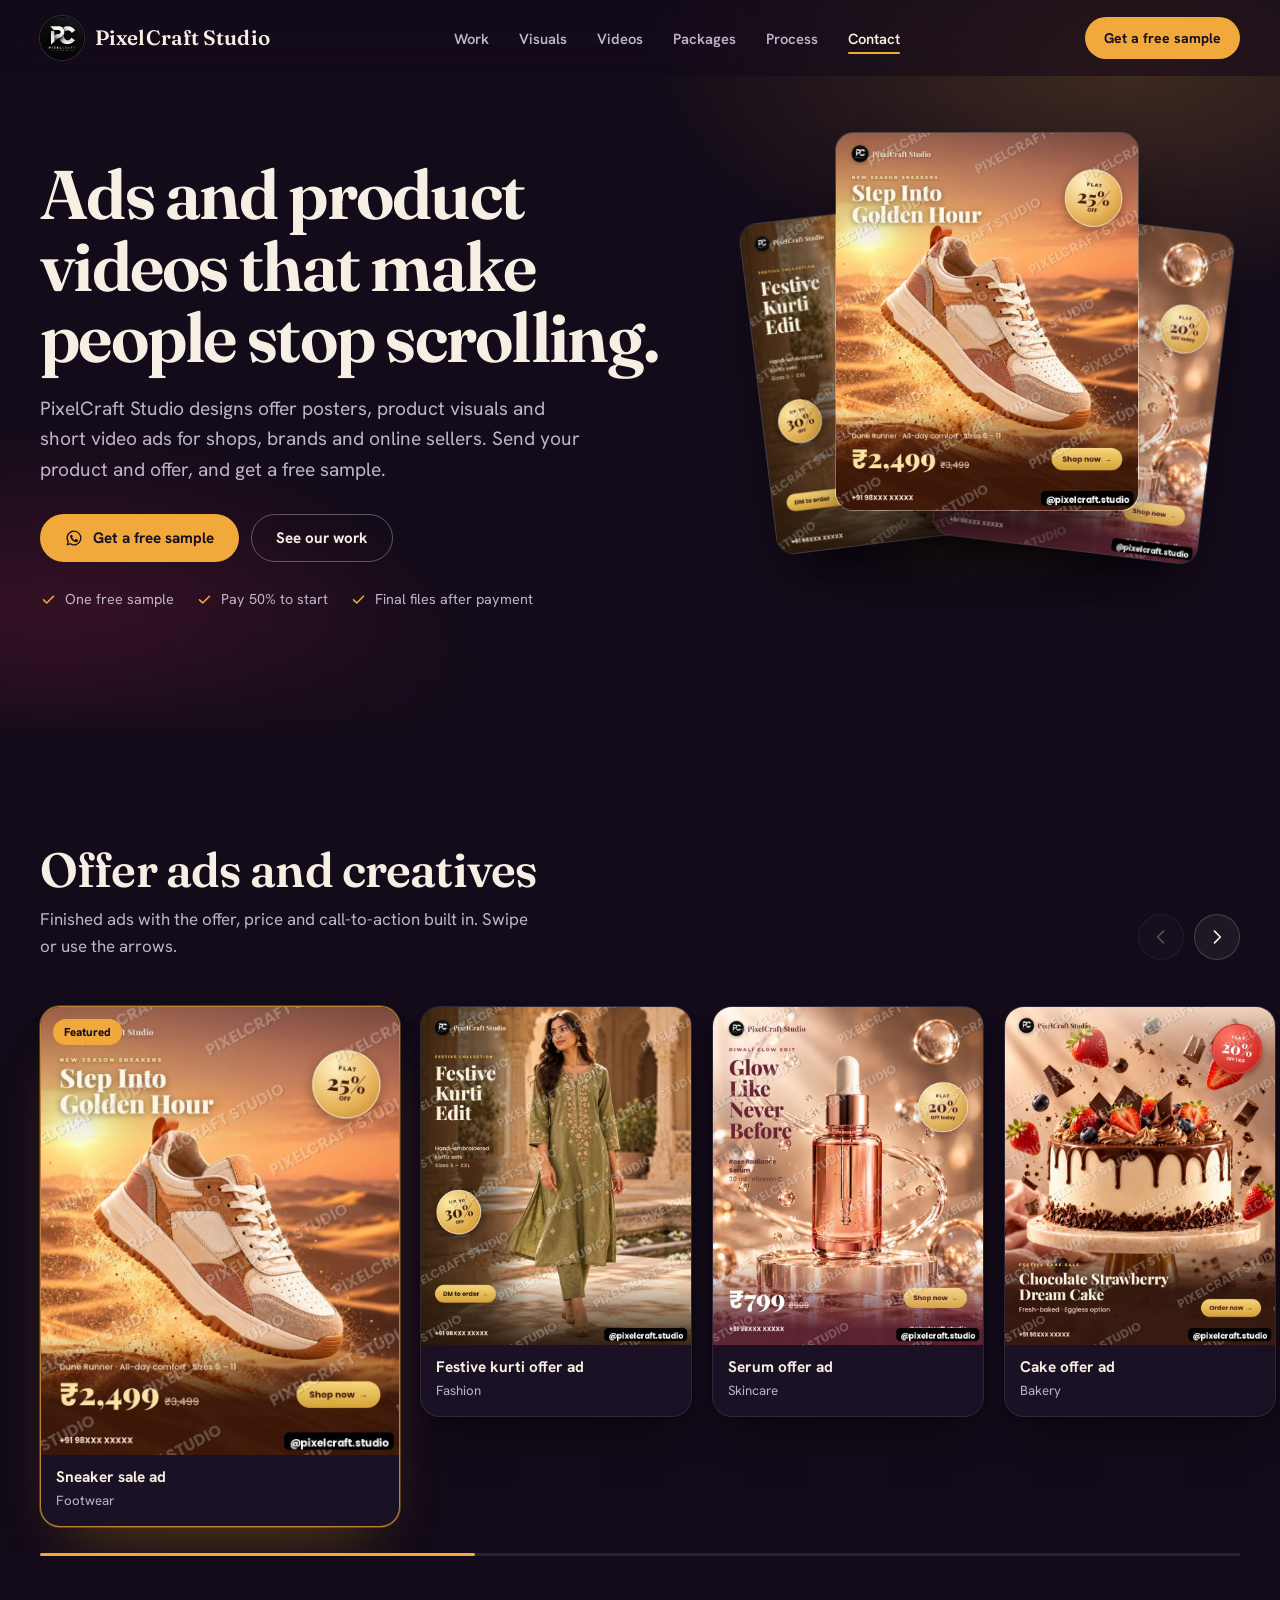
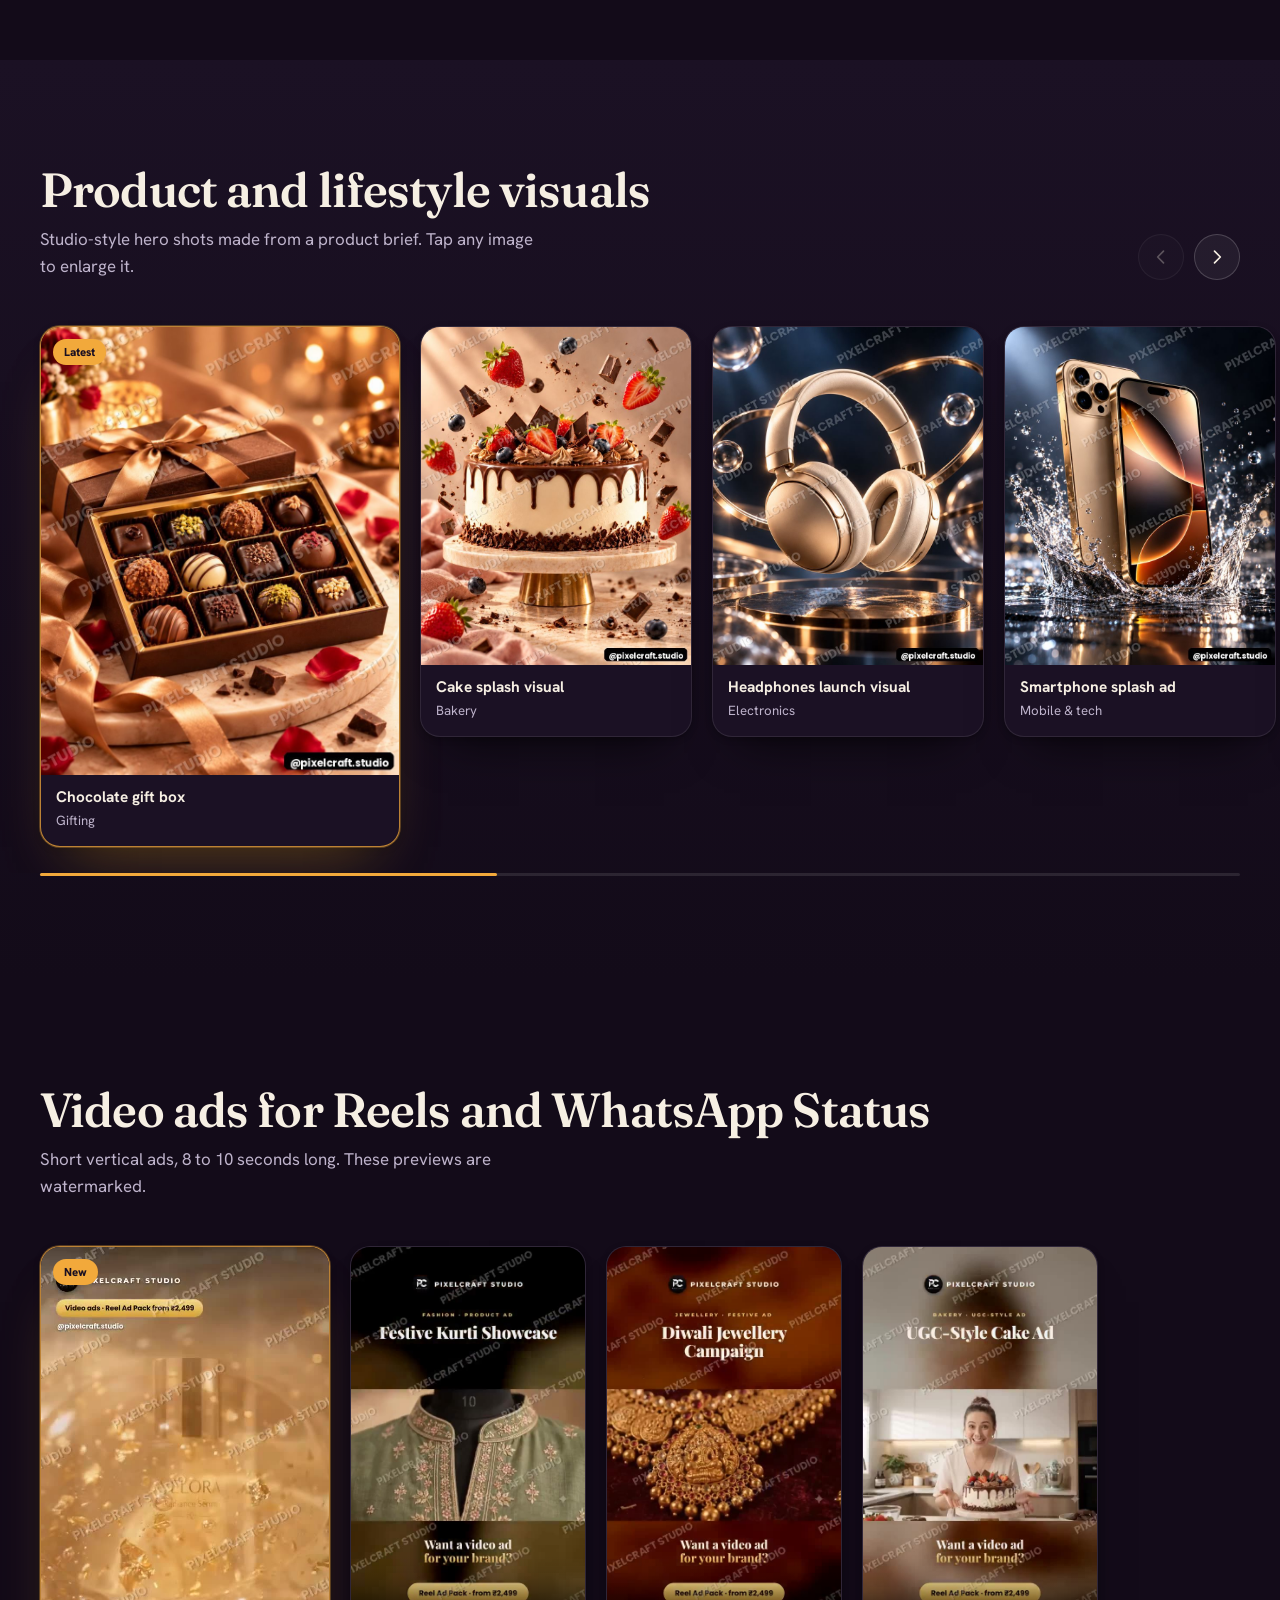
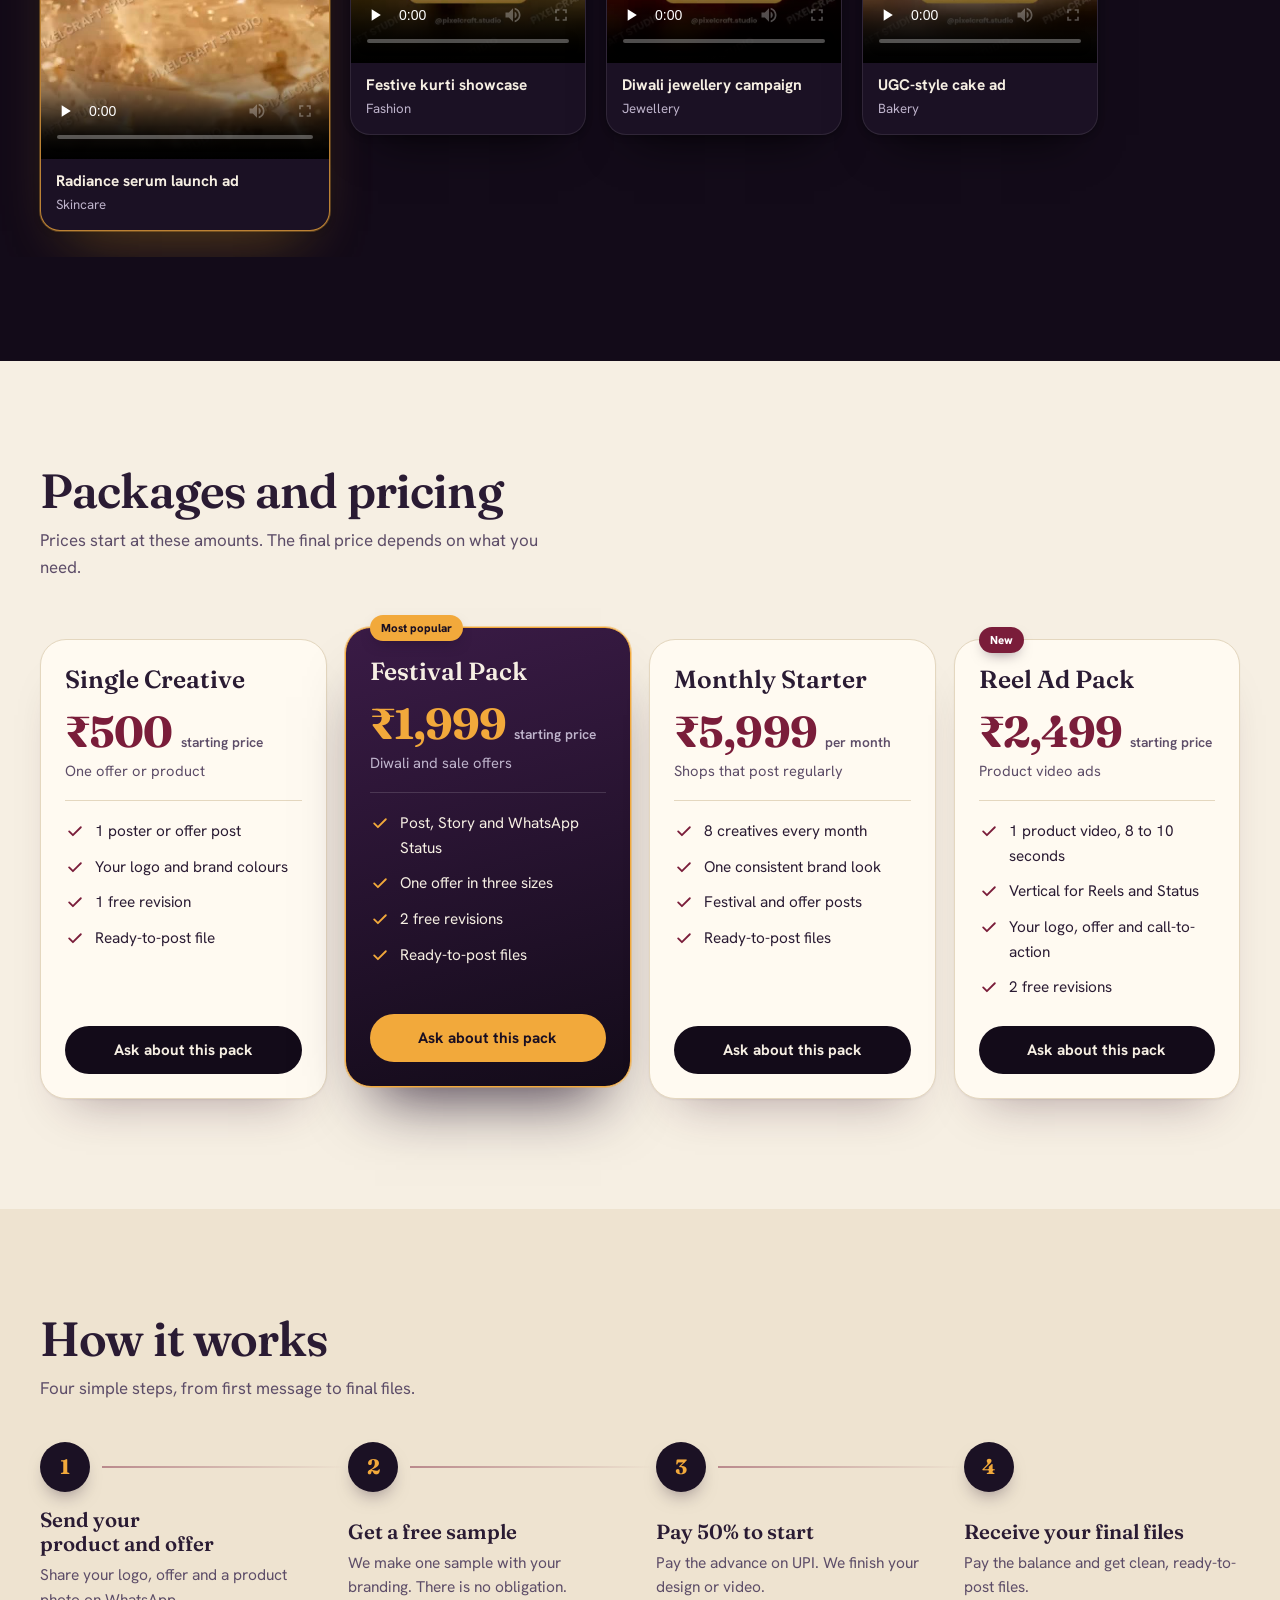
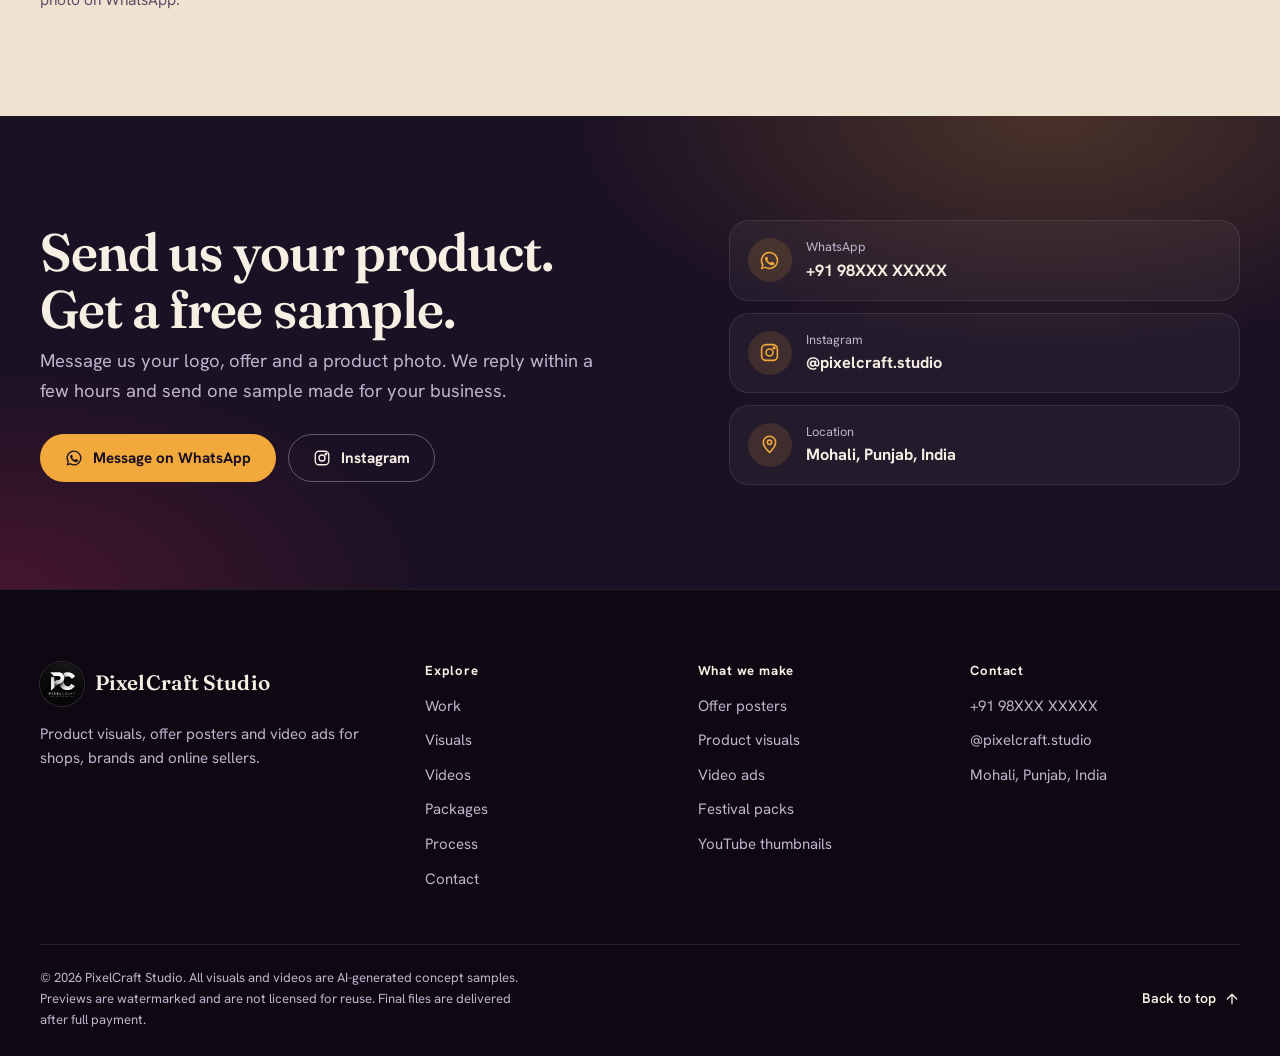
==== index.html @ 1697c26c "first commit" ====
<!doctype html>
<html lang="en"><head><meta charset="utf-8">
<meta name="viewport" content="width=device-width, initial-scale=1, viewport-fit=cover">
<title>PixelCraft Studio | Product visuals, offer ads and video ads</title>
<meta name="description" content="PixelCraft Studio makes product visuals, offer posters and short video ads for shops, brands and online sellers in Mohali, India. Get a free sample.">
<meta name="robots" content="noindex, nofollow">
<meta name="theme-color" content="#130b19">
<link rel="icon" href="favicon.png">
<link rel="preload" href="fonts/fraunces-latin-opsz-normal.woff2" as="font" type="font/woff2" crossorigin>
<link rel="preload" href="fonts/hanken-grotesk-latin-wght-normal.woff2" as="font" type="font/woff2" crossorigin>
<meta property="og:type" content="website">
<meta property="og:title" content="PixelCraft Studio | Product visuals, offer ads and video ads">
<meta property="og:description" content="Portfolio of AI product visuals, offer ads and video ads. Get a free sample for your product.">
<meta property="og:image" content="https://pixelcraftstud-io.netlify.app/og-image.jpg">
<meta property="og:image:width" content="1200"><meta property="og:image:height" content="630">
<meta name="twitter:card" content="summary_large_image">
<link rel="stylesheet" href="style.css">
</head>
<body id="top">
<a class="sr" href="#main">Skip to content</a>
<header class="site-header"><div class="container">
 <a class="brand" href="#top" aria-label="PixelCraft Studio, back to top"><img src="logo.jpg" width="44" height="44" alt=""><span>PixelCraft Studio</span></a>
 <nav class="nav" aria-label="Main"><a href="#work" data-nav>Work</a><a href="#visuals" data-nav>Visuals</a><a href="#videos" data-nav>Videos</a><a href="#packages" data-nav>Packages</a><a href="#process" data-nav>Process</a><a href="#contact" data-nav>Contact</a></nav>
 <a class="btn btn-primary btn-sm header-cta wa" href="#">Get a free sample</a>
 <button class="menu-btn" type="button" aria-label="Open menu" aria-expanded="false" aria-controls="drawer"><span></span><span></span><span></span></button>
</div></header>
<div class="scrim" aria-hidden="true"></div>
<aside id="drawer" class="drawer" aria-label="Menu">
 <div class="drawer-top"><a class="brand" href="#top"><img src="logo.jpg" width="38" height="38" alt=""><span>PixelCraft Studio</span></a><button class="drawer-close" type="button" aria-label="Close menu"><svg viewBox="0 0 24 24" fill="none" stroke="currentColor" stroke-width="2" stroke-linecap="round"><path d="M6 6l12 12M18 6L6 18"/></svg></button></div>
 <nav aria-label="Mobile"><a href="#work" data-nav style="--i:0">Work</a><a href="#visuals" data-nav style="--i:1">Visuals</a><a href="#videos" data-nav style="--i:2">Videos</a><a href="#packages" data-nav style="--i:3">Packages</a><a href="#process" data-nav style="--i:4">Process</a><a href="#contact" data-nav style="--i:5">Contact</a></nav>
 <div class="drawer-foot"><a class="btn btn-primary btn-block wa" href="#"><svg viewBox="0 0 24 24" fill="currentColor" aria-hidden="true"><path d="M12 2a10 10 0 0 0-8.6 15.1L2 22l5-1.3A10 10 0 1 0 12 2zm0 18.2a8.2 8.2 0 0 1-4.2-1.2l-.3-.2-3 .8.8-2.9-.2-.3A8.2 8.2 0 1 1 12 20.2zm4.5-6.1c-.2-.1-1.5-.7-1.7-.8-.2-.1-.4-.1-.6.1l-.8 1c-.1.2-.3.2-.5.1a6.7 6.7 0 0 1-3.3-2.9c-.2-.4.2-.4.7-1.3.1-.2 0-.3 0-.5l-.8-1.8c-.2-.5-.4-.4-.6-.4h-.5a1 1 0 0 0-.7.3 3 3 0 0 0-.9 2.2 5.2 5.2 0 0 0 1.1 2.8 11.9 11.9 0 0 0 4.600 4c.6.3 1.100.4 1.500.5.600.1 1.200.1 1.600.100.500-.1 1.500-.6 1.700-1.200.200-.6.200-1.100.1-1.200l-.5-.3z"/></svg>Message on WhatsApp</a><a class="btn btn-ghost btn-block ig" href="#"><svg viewBox="0 0 24 24" fill="none" stroke="currentColor" stroke-width="1.8" stroke-linecap="round" stroke-linejoin="round" aria-hidden="true"><rect x="3" y="3" width="18" height="18" rx="5"/><circle cx="12" cy="12" r="4"/><circle cx="17.2" cy="6.8" r="1" fill="currentColor"/></svg>Follow on Instagram</a><small>Free first sample. Replies within a few hours.</small></div>
</aside>
<main id="main">
<section class="hero" aria-labelledby="hero-h"><div class="container hero-grid">
 <div>
  <h1 id="hero-h">Ads and product videos that make people stop scrolling.</h1>
  <p class="lede">PixelCraft Studio designs offer posters, product visuals and short video ads for shops, brands and online sellers. Send your product and offer, and get a free sample.</p>
  <div class="cta-row"><a class="btn btn-primary wa" href="#"><svg viewBox="0 0 24 24" fill="currentColor" aria-hidden="true"><path d="M12 2a10 10 0 0 0-8.6 15.1L2 22l5-1.3A10 10 0 1 0 12 2zm0 18.2a8.2 8.2 0 0 1-4.2-1.2l-.3-.2-3 .8.8-2.9-.2-.3A8.2 8.2 0 1 1 12 20.2zm4.5-6.1c-.2-.1-1.5-.7-1.7-.8-.2-.1-.4-.1-.6.1l-.8 1c-.1.2-.3.2-.5.1a6.7 6.7 0 0 1-3.3-2.9c-.2-.4.2-.4.7-1.3.1-.2 0-.3 0-.5l-.8-1.8c-.2-.5-.4-.4-.6-.4h-.5a1 1 0 0 0-.7.3 3 3 0 0 0-.9 2.2 5.2 5.2 0 0 0 1.1 2.8 11.9 11.9 0 0 0 4.600 4c.6.3 1.100.4 1.500.5.600.1 1.200.1 1.600.100.500-.1 1.500-.6 1.700-1.200.200-.6.200-1.100.1-1.200l-.5-.3z"/></svg>Get a free sample</a><a class="btn btn-ghost" href="#work">See our work</a></div>
  <ul class="assure"><li><svg viewBox="0 0 24 24" fill="none" stroke="currentColor" stroke-width="2.2" stroke-linecap="round" stroke-linejoin="round" aria-hidden="true"><path d="M5 12.5l4.5 4.5L19 7.5"/></svg>One free sample</li><li><svg viewBox="0 0 24 24" fill="none" stroke="currentColor" stroke-width="2.2" stroke-linecap="round" stroke-linejoin="round" aria-hidden="true"><path d="M5 12.5l4.5 4.5L19 7.5"/></svg>Pay 50% to start</li><li><svg viewBox="0 0 24 24" fill="none" stroke="currentColor" stroke-width="2.2" stroke-linecap="round" stroke-linejoin="round" aria-hidden="true"><path d="M5 12.5l4.5 4.5L19 7.5"/></svg>Final files after payment</li></ul>
 </div>
 <div class="stack" aria-hidden="true">
  <img class="s1" src="images/ad-02.jpg" width="760" height="950" alt="">
  <img class="s3" src="images/ad-03.jpg" width="760" height="950" alt="">
  <img class="s2" src="images/ad-01.jpg" width="760" height="950" alt="" fetchpriority="high">
 </div>
</div></section>
<section id="work" class="section " aria-labelledby="work-h"><div class="container"><div class="sec-head"><div><h2 id="work-h">Offer ads and creatives</h2><p class="lede">Finished ads with the offer, price and call-to-action built in. Swipe or use the arrows.</p></div><div class="arrows"><button class="arrow prev" type="button" aria-label="Previous"><svg viewBox="0 0 24 24" fill="none" stroke="currentColor" stroke-width="2" stroke-linecap="round" stroke-linejoin="round" aria-hidden="true"><path d="M15 5l-7 7 7 7"/></svg></button><button class="arrow next" type="button" aria-label="Next"><svg viewBox="0 0 24 24" fill="none" stroke="currentColor" stroke-width="2" stroke-linecap="round" stroke-linejoin="round" aria-hidden="true"><path d="M9 5l7 7-7 7"/></svg></button></div></div></div><div class="slider " data-slider><ul class="track " tabindex="0" role="list" aria-label="Offer ads and creatives"><li class="is-featured"><figure class="card"><button class="media" type="button" data-zoom data-full="images/ad-01.jpg" data-alt="Sneaker sale ad" data-cap="Footwear: Sneaker sale ad" aria-label="View larger: Sneaker sale ad"><span class="tag">Featured</span><img src="images/ad-01.jpg" width="760" height="950" alt="Sneaker sale ad" loading="eager" draggable="false"></button><figcaption><b>Sneaker sale ad</b><span>Footwear</span></figcaption></figure></li><li class=""><figure class="card"><button class="media" type="button" data-zoom data-full="images/ad-02.jpg" data-alt="Festive kurti offer ad" data-cap="Fashion: Festive kurti offer ad" aria-label="View larger: Festive kurti offer ad"><img src="images/ad-02.jpg" width="760" height="950" alt="Festive kurti offer ad" loading="eager" draggable="false"></button><figcaption><b>Festive kurti offer ad</b><span>Fashion</span></figcaption></figure></li><li class=""><figure class="card"><button class="media" type="button" data-zoom data-full="images/ad-03.jpg" data-alt="Serum offer ad" data-cap="Skincare: Serum offer ad" aria-label="View larger: Serum offer ad"><img src="images/ad-03.jpg" width="760" height="950" alt="Serum offer ad" loading="lazy" draggable="false"></button><figcaption><b>Serum offer ad</b><span>Skincare</span></figcaption></figure></li><li class=""><figure class="card"><button class="media" type="button" data-zoom data-full="images/ad-04.jpg" data-alt="Cake offer ad" data-cap="Bakery: Cake offer ad" aria-label="View larger: Cake offer ad"><img src="images/ad-04.jpg" width="760" height="950" alt="Cake offer ad" loading="lazy" draggable="false"></button><figcaption><b>Cake offer ad</b><span>Bakery</span></figcaption></figure></li><li class=""><figure class="card"><button class="media" type="button" data-zoom data-full="images/ad-05.jpg" data-alt="Headphones sale ad" data-cap="Electronics: Headphones sale ad" aria-label="View larger: Headphones sale ad"><img src="images/ad-05.jpg" width="760" height="950" alt="Headphones sale ad" loading="lazy" draggable="false"></button><figcaption><b>Headphones sale ad</b><span>Electronics</span></figcaption></figure></li><li class=""><figure class="card"><button class="media" type="button" data-zoom data-full="images/ad-06.jpg" data-alt="Diwali sale poster" data-cap="Festive offers: Diwali sale poster" aria-label="View larger: Diwali sale poster"><img src="images/ad-06.jpg" width="760" height="950" alt="Diwali sale poster" loading="lazy" draggable="false"></button><figcaption><b>Diwali sale poster</b><span>Festive offers</span></figcaption></figure></li><li class=""><figure class="card"><button class="media" type="button" data-zoom data-full="images/ad-07.jpg" data-alt="Burger offer ad" data-cap="Food: Burger offer ad" aria-label="View larger: Burger offer ad"><img src="images/ad-07.jpg" width="760" height="950" alt="Burger offer ad" loading="lazy" draggable="false"></button><figcaption><b>Burger offer ad</b><span>Food</span></figcaption></figure></li><li class=""><figure class="card"><button class="media" type="button" data-zoom data-full="images/ad-08.jpg" data-alt="Product launch ad" data-cap="Skincare: Product launch ad" aria-label="View larger: Product launch ad"><img src="images/ad-08.jpg" width="760" height="950" alt="Product launch ad" loading="lazy" draggable="false"></button><figcaption><b>Product launch ad</b><span>Skincare</span></figcaption></figure></li><li class=""><figure class="card"><button class="media" type="button" data-zoom data-full="images/ad-09.jpg" data-alt="Service package poster" data-cap="Salon &amp; beauty: Service package poster" aria-label="View larger: Service package poster"><img src="images/ad-09.jpg" width="760" height="950" alt="Service package poster" loading="lazy" draggable="false"></button><figcaption><b>Service package poster</b><span>Salon &amp; beauty</span></figcaption></figure></li><li class=""><figure class="card"><button class="media" type="button" data-zoom data-full="images/ad-10.jpg" data-alt="Festive collection ad" data-cap="Fashion: Festive collection ad" aria-label="View larger: Festive collection ad"><img src="images/ad-10.jpg" width="760" height="950" alt="Festive collection ad" loading="lazy" draggable="false"></button><figcaption><b>Festive collection ad</b><span>Fashion</span></figcaption></figure></li><li class="is-wide"><figure class="card"><button class="media" type="button" data-zoom data-full="images/ad-11.jpg" data-alt="Thumbnail design" data-cap="YouTube: Thumbnail design" aria-label="View larger: Thumbnail design"><img src="images/ad-11.jpg" width="760" height="428" alt="Thumbnail design" loading="lazy" draggable="false"></button><figcaption><b>Thumbnail design</b><span>YouTube</span></figcaption></figure></li></ul><div class="progress" aria-hidden="true"><i></i></div></div></section>
<section id="visuals" class="section on-dark-b" aria-labelledby="visuals-h"><div class="container"><div class="sec-head"><div><h2 id="visuals-h">Product and lifestyle visuals</h2><p class="lede">Studio-style hero shots made from a product brief. Tap any image to enlarge it.</p></div><div class="arrows"><button class="arrow prev" type="button" aria-label="Previous"><svg viewBox="0 0 24 24" fill="none" stroke="currentColor" stroke-width="2" stroke-linecap="round" stroke-linejoin="round" aria-hidden="true"><path d="M15 5l-7 7 7 7"/></svg></button><button class="arrow next" type="button" aria-label="Next"><svg viewBox="0 0 24 24" fill="none" stroke="currentColor" stroke-width="2" stroke-linecap="round" stroke-linejoin="round" aria-hidden="true"><path d="M9 5l7 7-7 7"/></svg></button></div></div></div><div class="slider " data-slider><ul class="track " tabindex="0" role="list" aria-label="Product and lifestyle visuals"><li class="is-featured"><figure class="card"><button class="media" type="button" data-zoom data-full="images/visual-01.jpg" data-alt="Chocolate gift box" data-cap="Gifting: Chocolate gift box" aria-label="View larger: Chocolate gift box"><span class="tag">Latest</span><img src="images/visual-01.jpg" width="760" height="950" alt="Chocolate gift box" loading="lazy" draggable="false"></button><figcaption><b>Chocolate gift box</b><span>Gifting</span></figcaption></figure></li><li class=""><figure class="card"><button class="media" type="button" data-zoom data-full="images/visual-02.jpg" data-alt="Cake splash visual" data-cap="Bakery: Cake splash visual" aria-label="View larger: Cake splash visual"><img src="images/visual-02.jpg" width="760" height="950" alt="Cake splash visual" loading="lazy" draggable="false"></button><figcaption><b>Cake splash visual</b><span>Bakery</span></figcaption></figure></li><li class=""><figure class="card"><button class="media" type="button" data-zoom data-full="images/visual-03.jpg" data-alt="Headphones launch visual" data-cap="Electronics: Headphones launch visual" aria-label="View larger: Headphones launch visual"><img src="images/visual-03.jpg" width="760" height="950" alt="Headphones launch visual" loading="lazy" draggable="false"></button><figcaption><b>Headphones launch visual</b><span>Electronics</span></figcaption></figure></li><li class=""><figure class="card"><button class="media" type="button" data-zoom data-full="images/visual-04.jpg" data-alt="Smartphone splash ad" data-cap="Mobile &amp; tech: Smartphone splash ad" aria-label="View larger: Smartphone splash ad"><img src="images/visual-04.jpg" width="760" height="950" alt="Smartphone splash ad" loading="lazy" draggable="false"></button><figcaption><b>Smartphone splash ad</b><span>Mobile &amp; tech</span></figcaption></figure></li><li class=""><figure class="card"><button class="media" type="button" data-zoom data-full="images/visual-05.jpg" data-alt="Festive jewellery campaign" data-cap="Jewellery: Festive jewellery campaign" aria-label="View larger: Festive jewellery campaign"><img src="images/visual-05.jpg" width="760" height="950" alt="Festive jewellery campaign" loading="lazy" draggable="false"></button><figcaption><b>Festive jewellery campaign</b><span>Jewellery</span></figcaption></figure></li><li class=""><figure class="card"><button class="media" type="button" data-zoom data-full="images/visual-06.jpg" data-alt="Ethnic wear lifestyle shot" data-cap="Fashion: Ethnic wear lifestyle shot" aria-label="View larger: Ethnic wear lifestyle shot"><img src="images/visual-06.jpg" width="760" height="950" alt="Ethnic wear lifestyle shot" loading="lazy" draggable="false"></button><figcaption><b>Ethnic wear lifestyle shot</b><span>Fashion</span></figcaption></figure></li><li class=""><figure class="card"><button class="media" type="button" data-zoom data-full="images/visual-07.jpg" data-alt="Serum hero visual" data-cap="Skincare: Serum hero visual" aria-label="View larger: Serum hero visual"><img src="images/visual-07.jpg" width="760" height="950" alt="Serum hero visual" loading="lazy" draggable="false"></button><figcaption><b>Serum hero visual</b><span>Skincare</span></figcaption></figure></li><li class=""><figure class="card"><button class="media" type="button" data-zoom data-full="images/visual-08.jpg" data-alt="Burger hero shot" data-cap="Food: Burger hero shot" aria-label="View larger: Burger hero shot"><img src="images/visual-08.jpg" width="760" height="950" alt="Burger hero shot" loading="lazy" draggable="false"></button><figcaption><b>Burger hero shot</b><span>Food</span></figcaption></figure></li><li class=""><figure class="card"><button class="media" type="button" data-zoom data-full="images/visual-09.jpg" data-alt="Leather boot showcase" data-cap="Footwear: Leather boot showcase" aria-label="View larger: Leather boot showcase"><img src="images/visual-09.jpg" width="760" height="950" alt="Leather boot showcase" loading="lazy" draggable="false"></button><figcaption><b>Leather boot showcase</b><span>Footwear</span></figcaption></figure></li><li class=""><figure class="card"><button class="media" type="button" data-zoom data-full="images/visual-10.jpg" data-alt="Sneaker splash visual" data-cap="Footwear: Sneaker splash visual" aria-label="View larger: Sneaker splash visual"><img src="images/visual-10.jpg" width="760" height="950" alt="Sneaker splash visual" loading="lazy" draggable="false"></button><figcaption><b>Sneaker splash visual</b><span>Footwear</span></figcaption></figure></li><li class=""><figure class="card"><button class="media" type="button" data-zoom data-full="images/visual-11.jpg" data-alt="Shampoo foam still life" data-cap="Haircare: Shampoo foam still life" aria-label="View larger: Shampoo foam still life"><img src="images/visual-11.jpg" width="760" height="950" alt="Shampoo foam still life" loading="lazy" draggable="false"></button><figcaption><b>Shampoo foam still life</b><span>Haircare</span></figcaption></figure></li></ul><div class="progress" aria-hidden="true"><i></i></div></div></section>
<section id="videos" class="section " aria-labelledby="videos-h"><div class="container"><div class="sec-head"><div><h2 id="videos-h">Video ads for Reels and WhatsApp Status</h2><p class="lede">Short vertical ads, 8 to 10 seconds long. These previews are watermarked.</p></div><div class="arrows"><button class="arrow prev" type="button" aria-label="Previous"><svg viewBox="0 0 24 24" fill="none" stroke="currentColor" stroke-width="2" stroke-linecap="round" stroke-linejoin="round" aria-hidden="true"><path d="M15 5l-7 7 7 7"/></svg></button><button class="arrow next" type="button" aria-label="Next"><svg viewBox="0 0 24 24" fill="none" stroke="currentColor" stroke-width="2" stroke-linecap="round" stroke-linejoin="round" aria-hidden="true"><path d="M9 5l7 7-7 7"/></svg></button></div></div></div><div class="slider " data-slider><ul class="track videos" tabindex="0" role="list" aria-label="Video ads"><li class="is-featured"><figure class="card"><span class="tag">New</span><div class="media"><video src="videos/1_serum_launch.mp4" poster="videos/1_serum_launch.jpg" controls controlsList="nodownload noplaybackrate" disablepictureinpicture playsinline loop preload="none" aria-label="Radiance serum launch ad"></video></div><figcaption><b>Radiance serum launch ad</b><span>Skincare</span></figcaption></figure></li><li class=""><figure class="card"><div class="media"><video src="videos/2_kurti_showcase.mp4" poster="videos/2_kurti_showcase.jpg" controls controlsList="nodownload noplaybackrate" disablepictureinpicture playsinline loop preload="none" aria-label="Festive kurti showcase"></video></div><figcaption><b>Festive kurti showcase</b><span>Fashion</span></figcaption></figure></li><li class=""><figure class="card"><div class="media"><video src="videos/3_diwali_jewellery.mp4" poster="videos/3_diwali_jewellery.jpg" controls controlsList="nodownload noplaybackrate" disablepictureinpicture playsinline loop preload="none" aria-label="Diwali jewellery campaign"></video></div><figcaption><b>Diwali jewellery campaign</b><span>Jewellery</span></figcaption></figure></li><li class=""><figure class="card"><div class="media"><video src="videos/4_ugc_cake.mp4" poster="videos/4_ugc_cake.jpg" controls controlsList="nodownload noplaybackrate" disablepictureinpicture playsinline loop preload="none" aria-label="UGC-style cake ad"></video></div><figcaption><b>UGC-style cake ad</b><span>Bakery</span></figcaption></figure></li></ul><div class="progress" aria-hidden="true"><i></i></div></div></section>
<section id="packages" class="section on-paper" aria-labelledby="packages-h"><div class="container"><div class="sec-head"><div><h2 id="packages-h">Packages and pricing</h2><p class="lede">Prices start at these amounts. The final price depends on what you need.</p></div><div class="arrows"><button class="arrow prev" type="button" aria-label="Previous"><svg viewBox="0 0 24 24" fill="none" stroke="currentColor" stroke-width="2" stroke-linecap="round" stroke-linejoin="round" aria-hidden="true"><path d="M15 5l-7 7 7 7"/></svg></button><button class="arrow next" type="button" aria-label="Next"><svg viewBox="0 0 24 24" fill="none" stroke="currentColor" stroke-width="2" stroke-linecap="round" stroke-linejoin="round" aria-hidden="true"><path d="M9 5l7 7-7 7"/></svg></button></div></div></div><div class="slider packs" data-slider><ul class="track" tabindex="0" role="list" aria-label="Packages"><li><article class="pack"><h3>Single Creative</h3><div class="price"><b>₹500</b><small>starting price</small></div><p class="for">One offer or product</p><ul class="feats"><li><svg viewBox="0 0 24 24" fill="none" stroke="currentColor" stroke-width="2.2" stroke-linecap="round" stroke-linejoin="round" aria-hidden="true"><path d="M5 12.5l4.5 4.5L19 7.5"/></svg><span>1 poster or offer post</span></li><li><svg viewBox="0 0 24 24" fill="none" stroke="currentColor" stroke-width="2.2" stroke-linecap="round" stroke-linejoin="round" aria-hidden="true"><path d="M5 12.5l4.5 4.5L19 7.5"/></svg><span>Your logo and brand colours</span></li><li><svg viewBox="0 0 24 24" fill="none" stroke="currentColor" stroke-width="2.2" stroke-linecap="round" stroke-linejoin="round" aria-hidden="true"><path d="M5 12.5l4.5 4.5L19 7.5"/></svg><span>1 free revision</span></li><li><svg viewBox="0 0 24 24" fill="none" stroke="currentColor" stroke-width="2.2" stroke-linecap="round" stroke-linejoin="round" aria-hidden="true"><path d="M5 12.5l4.5 4.5L19 7.5"/></svg><span>Ready-to-post file</span></li></ul><a class="btn btn-dark btn-block wa" href="#" data-msg="Hi PixelCraft Studio, I am interested in the Single Creative (from ₹500).">Ask about this pack</a></article></li><li><article class="pack hot"><span class="tag">Most popular</span><h3>Festival Pack</h3><div class="price"><b>₹1,999</b><small>starting price</small></div><p class="for">Diwali and sale offers</p><ul class="feats"><li><svg viewBox="0 0 24 24" fill="none" stroke="currentColor" stroke-width="2.2" stroke-linecap="round" stroke-linejoin="round" aria-hidden="true"><path d="M5 12.5l4.5 4.5L19 7.5"/></svg><span>Post, Story and WhatsApp Status</span></li><li><svg viewBox="0 0 24 24" fill="none" stroke="currentColor" stroke-width="2.2" stroke-linecap="round" stroke-linejoin="round" aria-hidden="true"><path d="M5 12.5l4.5 4.5L19 7.5"/></svg><span>One offer in three sizes</span></li><li><svg viewBox="0 0 24 24" fill="none" stroke="currentColor" stroke-width="2.2" stroke-linecap="round" stroke-linejoin="round" aria-hidden="true"><path d="M5 12.5l4.5 4.5L19 7.5"/></svg><span>2 free revisions</span></li><li><svg viewBox="0 0 24 24" fill="none" stroke="currentColor" stroke-width="2.2" stroke-linecap="round" stroke-linejoin="round" aria-hidden="true"><path d="M5 12.5l4.5 4.5L19 7.5"/></svg><span>Ready-to-post files</span></li></ul><a class="btn btn-primary btn-block wa" href="#" data-msg="Hi PixelCraft Studio, I am interested in the Festival Pack (from ₹1,999).">Ask about this pack</a></article></li><li><article class="pack"><h3>Monthly Starter</h3><div class="price"><b>₹5,999</b><small>per month</small></div><p class="for">Shops that post regularly</p><ul class="feats"><li><svg viewBox="0 0 24 24" fill="none" stroke="currentColor" stroke-width="2.2" stroke-linecap="round" stroke-linejoin="round" aria-hidden="true"><path d="M5 12.5l4.5 4.5L19 7.5"/></svg><span>8 creatives every month</span></li><li><svg viewBox="0 0 24 24" fill="none" stroke="currentColor" stroke-width="2.2" stroke-linecap="round" stroke-linejoin="round" aria-hidden="true"><path d="M5 12.5l4.5 4.5L19 7.5"/></svg><span>One consistent brand look</span></li><li><svg viewBox="0 0 24 24" fill="none" stroke="currentColor" stroke-width="2.2" stroke-linecap="round" stroke-linejoin="round" aria-hidden="true"><path d="M5 12.5l4.5 4.5L19 7.5"/></svg><span>Festival and offer posts</span></li><li><svg viewBox="0 0 24 24" fill="none" stroke="currentColor" stroke-width="2.2" stroke-linecap="round" stroke-linejoin="round" aria-hidden="true"><path d="M5 12.5l4.5 4.5L19 7.5"/></svg><span>Ready-to-post files</span></li></ul><a class="btn btn-dark btn-block wa" href="#" data-msg="Hi PixelCraft Studio, I am interested in the Monthly Starter (₹5,999 per month).">Ask about this pack</a></article></li><li><article class="pack"><span class="tag alt">New</span><h3>Reel Ad Pack</h3><div class="price"><b>₹2,499</b><small>starting price</small></div><p class="for">Product video ads</p><ul class="feats"><li><svg viewBox="0 0 24 24" fill="none" stroke="currentColor" stroke-width="2.2" stroke-linecap="round" stroke-linejoin="round" aria-hidden="true"><path d="M5 12.5l4.5 4.5L19 7.5"/></svg><span>1 product video, 8 to 10 seconds</span></li><li><svg viewBox="0 0 24 24" fill="none" stroke="currentColor" stroke-width="2.2" stroke-linecap="round" stroke-linejoin="round" aria-hidden="true"><path d="M5 12.5l4.5 4.5L19 7.5"/></svg><span>Vertical for Reels and Status</span></li><li><svg viewBox="0 0 24 24" fill="none" stroke="currentColor" stroke-width="2.2" stroke-linecap="round" stroke-linejoin="round" aria-hidden="true"><path d="M5 12.5l4.5 4.5L19 7.5"/></svg><span>Your logo, offer and call-to-action</span></li><li><svg viewBox="0 0 24 24" fill="none" stroke="currentColor" stroke-width="2.2" stroke-linecap="round" stroke-linejoin="round" aria-hidden="true"><path d="M5 12.5l4.5 4.5L19 7.5"/></svg><span>2 free revisions</span></li></ul><a class="btn btn-dark btn-block wa" href="#" data-msg="Hi PixelCraft Studio, I am interested in the Reel Ad Pack (from ₹2,499).">Ask about this pack</a></article></li></ul><div class="progress" aria-hidden="true"><i></i></div></div></section>
<section id="process" class="section on-paper-2" aria-labelledby="process-h"><div class="container"><div class="sec-head"><div><h2 id="process-h">How it works</h2><p class="lede">Four simple steps, from first message to final files.</p></div></div><ol class="steps" style="list-style:none;margin:0;padding:0"><li class="step"><span class="num" aria-hidden="true">1</span><div><h3>Send your product and offer</h3><p>Share your logo, offer and a product photo on WhatsApp.</p></div></li><li class="step"><span class="num" aria-hidden="true">2</span><div><h3>Get a free sample</h3><p>We make one sample with your branding. There is no obligation.</p></div></li><li class="step"><span class="num" aria-hidden="true">3</span><div><h3>Pay 50% to start</h3><p>Pay the advance on UPI. We finish your design or video.</p></div></li><li class="step"><span class="num" aria-hidden="true">4</span><div><h3>Receive your final files</h3><p>Pay the balance and get clean, ready-to-post files.</p></div></li></ol></div></section>
<section id="contact" class="section contact" aria-labelledby="contact-h"><div class="container contact-grid">
 <div><h2 id="contact-h">Send us your product. Get a free sample.</h2><p class="lede">Message us your logo, offer and a product photo. We reply within a few hours and send one sample made for your business.</p><div class="cta-row"><a class="btn btn-primary wa" href="#"><svg viewBox="0 0 24 24" fill="currentColor" aria-hidden="true"><path d="M12 2a10 10 0 0 0-8.6 15.1L2 22l5-1.3A10 10 0 1 0 12 2zm0 18.2a8.2 8.2 0 0 1-4.2-1.2l-.3-.2-3 .8.8-2.9-.2-.3A8.2 8.2 0 1 1 12 20.2zm4.5-6.1c-.2-.1-1.5-.7-1.7-.8-.2-.1-.4-.1-.6.1l-.8 1c-.1.2-.3.2-.5.1a6.7 6.7 0 0 1-3.3-2.9c-.2-.4.2-.4.7-1.3.1-.2 0-.3 0-.5l-.8-1.8c-.2-.5-.4-.4-.6-.4h-.5a1 1 0 0 0-.7.3 3 3 0 0 0-.9 2.2 5.2 5.2 0 0 0 1.1 2.8 11.9 11.9 0 0 0 4.600 4c.6.3 1.100.4 1.500.5.600.1 1.200.1 1.600.100.500-.1 1.500-.6 1.700-1.200.200-.6.200-1.100.1-1.200l-.5-.3z"/></svg>Message on WhatsApp</a><a class="btn btn-ghost ig" href="#"><svg viewBox="0 0 24 24" fill="none" stroke="currentColor" stroke-width="1.8" stroke-linecap="round" stroke-linejoin="round" aria-hidden="true"><rect x="3" y="3" width="18" height="18" rx="5"/><circle cx="12" cy="12" r="4"/><circle cx="17.2" cy="6.8" r="1" fill="currentColor"/></svg>Instagram</a></div></div>
 <div class="contact-list">
  <a class="contact-row wa" href="#"><span class="ic"><svg viewBox="0 0 24 24" fill="currentColor" aria-hidden="true"><path d="M12 2a10 10 0 0 0-8.6 15.1L2 22l5-1.3A10 10 0 1 0 12 2zm0 18.2a8.2 8.2 0 0 1-4.2-1.2l-.3-.2-3 .8.8-2.9-.2-.3A8.2 8.2 0 1 1 12 20.2zm4.5-6.1c-.2-.1-1.5-.7-1.7-.8-.2-.1-.4-.1-.6.1l-.8 1c-.1.2-.3.2-.5.1a6.7 6.7 0 0 1-3.3-2.9c-.2-.4.2-.4.7-1.3.1-.2 0-.3 0-.5l-.8-1.8c-.2-.5-.4-.4-.6-.4h-.5a1 1 0 0 0-.7.3 3 3 0 0 0-.9 2.2 5.2 5.2 0 0 0 1.1 2.8 11.9 11.9 0 0 0 4.600 4c.6.3 1.100.4 1.500.5.600.1 1.200.1 1.600.100.500-.1 1.500-.6 1.700-1.200.200-.6.200-1.100.1-1.200l-.5-.3z"/></svg></span><span><small>WhatsApp</small><b data-phone>+91 98XXX XXXXX</b></span></a>
  <a class="contact-row ig" href="#"><span class="ic"><svg viewBox="0 0 24 24" fill="none" stroke="currentColor" stroke-width="1.8" stroke-linecap="round" stroke-linejoin="round" aria-hidden="true"><rect x="3" y="3" width="18" height="18" rx="5"/><circle cx="12" cy="12" r="4"/><circle cx="17.2" cy="6.8" r="1" fill="currentColor"/></svg></span><span><small>Instagram</small><b data-handle>@pixelcraft.studio</b></span></a>
  <div class="contact-row"><span class="ic"><svg viewBox="0 0 24 24" fill="none" stroke="currentColor" stroke-width="1.8" stroke-linecap="round" stroke-linejoin="round" aria-hidden="true"><path d="M12 21s7-6.2 7-11.5A7 7 0 0 0 5 9.500C5 14.800 12 21 12 21z"/><circle cx="12" cy="9.500" r="2.500"/></svg></span><span><small>Location</small><b>Mohali, Punjab, India</b></span></div>
 </div>
</div></section>
</main>
<footer class="site-footer"><div class="container">
 <div class="foot-grid">
  <div class="about"><a class="brand" href="#top"><img src="logo.jpg" width="44" height="44" alt=""><span>PixelCraft Studio</span></a><p>Product visuals, offer posters and video ads for shops, brands and online sellers.</p></div>
  <div><h4>Explore</h4><ul><li><a href="#work">Work</a></li><li><a href="#visuals">Visuals</a></li><li><a href="#videos">Videos</a></li><li><a href="#packages">Packages</a></li><li><a href="#process">Process</a></li><li><a href="#contact">Contact</a></li></ul></div>
  <div><h4>What we make</h4><ul><li><span>Offer posters</span></li><li><span>Product visuals</span></li><li><span>Video ads</span></li><li><span>Festival packs</span></li><li><span>YouTube thumbnails</span></li></ul></div>
  <div><h4>Contact</h4><ul><li><a class="wa" href="#" data-phone>+91 98XXX XXXXX</a></li><li><a class="ig" href="#" data-handle>@pixelcraft.studio</a></li><li><span>Mohali, Punjab, India</span></li></ul></div>
 </div>
 <div class="foot-bottom"><p>© 2026 PixelCraft Studio. All visuals and videos are AI-generated concept samples. Previews are watermarked and are not licensed for reuse. Final files are delivered after full payment.</p><a class="to-top" href="#top">Back to top<svg viewBox="0 0 24 24" fill="none" stroke="currentColor" stroke-width="2" stroke-linecap="round" stroke-linejoin="round" aria-hidden="true"><path d="M12 19V5M5 12l7-7 7 7"/></svg></a></div>
</div></footer>
<div id="lb" class="lb" role="dialog" aria-modal="true" aria-label="Image viewer"><button class="x" type="button" aria-label="Close"><svg viewBox="0 0 24 24" fill="none" stroke="currentColor" stroke-width="2" stroke-linecap="round" stroke-linejoin="round" aria-hidden="true"><path d="M6 6l12 12M18 6L6 18"/></svg></button><button class="pv" type="button" aria-label="Previous image"><svg viewBox="0 0 24 24" fill="none" stroke="currentColor" stroke-width="2" stroke-linecap="round" stroke-linejoin="round" aria-hidden="true"><path d="M15 5l-7 7 7 7"/></svg></button><figure><img alt="" src=""><figcaption></figcaption></figure><button class="nx" type="button" aria-label="Next image"><svg viewBox="0 0 24 24" fill="none" stroke="currentColor" stroke-width="2" stroke-linecap="round" stroke-linejoin="round" aria-hidden="true"><path d="M9 5l7 7-7 7"/></svg></button></div>
<script src="config.js"></script>
<script src="script.js"></script>
</body></html>
---- style.css ----
@font-face{font-family:'Fraunces';src:url(fonts/fraunces-latin-opsz-normal.woff2) format('woff2');font-weight:100 900;font-display:swap;unicode-range:U+0000-00FF,U+0131,U+0152-0153,U+02BB-02BC,U+02C6,U+02DA,U+02DC,U+2000-206F,U+2074,U+20AC,U+2122,U+2191,U+2193,U+2212,U+2215,U+FEFF,U+FFFD}
@font-face{font-family:'Fraunces';src:url(fonts/fraunces-latin-ext-opsz-normal.woff2) format('woff2');font-weight:100 900;font-display:swap;unicode-range:U+0100-02BA,U+02BD-02C5,U+02C7-02CC,U+02CE-02D7,U+02DD-02FF,U+0304,U+0308,U+0329,U+1D00-1DBF,U+1E00-1E9F,U+1EF2-1EFF,U+2020,U+20A0-20AB,U+20AD-20C0,U+2113,U+2C60-2C7F,U+A720-A7FF}
@font-face{font-family:'Hanken Grotesk';src:url(fonts/hanken-grotesk-latin-wght-normal.woff2) format('woff2');font-weight:100 900;font-display:swap}

:root{
 --plum-950:#130b19;--plum-900:#1b1124;--plum-800:#26192f;--plum-700:#3a2749;
 --ivory:#f6efe3;--paper:#fffaf1;--paper-2:#eee3d0;
 --marigold:#f2a93b;--marigold-hi:#ffbe5c;--maroon:#7a1d3a;
 --ink:#2a1b33;--ink-muted:#5d4d68;--mute:#bfb4cc;--line:rgba(255,255,255,.09);
 --hh:64px;--gut:20px;--max:1200px;--r-sm:12px;--r-md:20px;--r-lg:26px;
 --serif:'Fraunces',Georgia,'Times New Roman',serif;--sans:'Hanken Grotesk','Fraunces',system-ui,-apple-system,'Segoe UI',Roboto,sans-serif;
 --shadow-card:0 1px 0 rgba(255,255,255,.05) inset,0 28px 46px -28px rgba(0,0,0,.8),0 2px 6px rgba(0,0,0,.25);
 color-scheme:dark;
}
@media(min-width:900px){:root{--hh:76px;--gut:32px}}
*,*::before,*::after{box-sizing:border-box}
html{scroll-behavior:smooth;-webkit-text-size-adjust:100%;text-size-adjust:100%}
html.lock{overflow:hidden}
body{margin:0;background:var(--plum-950);color:var(--ivory);font:400 1rem/1.6 var(--sans);-webkit-font-smoothing:antialiased;overflow-x:hidden}
img,video{max-width:100%}
a{color:inherit}
h1,h2,h3{margin:0;font-family:var(--serif);font-optical-sizing:auto;text-wrap:balance}
p{margin:0}
ul{margin:0;padding:0;list-style:none}
:focus-visible{outline:2px solid var(--marigold);outline-offset:3px;border-radius:8px}
.container{width:min(var(--max),100% - 2*var(--gut));margin-inline:auto}
.sr{position:absolute;width:1px;height:1px;overflow:hidden;clip:rect(0 0 0 0);white-space:nowrap}
section[id]{scroll-margin-top:calc(var(--hh) - 2px)}

/* buttons */
.btn{display:inline-flex;align-items:center;justify-content:center;gap:10px;min-height:48px;padding:0 24px;border-radius:999px;font:700 .95rem var(--sans);text-decoration:none;border:1.5px solid transparent;cursor:pointer;transition:background .2s,border-color .2s,color .2s,transform .2s;white-space:nowrap}
.btn:active{transform:scale(.98)}
.btn svg{width:18px;height:18px;flex:none}
.btn-primary{background:var(--marigold);color:#1a0f22}
.btn-primary:hover{background:var(--marigold-hi)}
.btn-ghost{border-color:rgba(255,255,255,.3);color:var(--ivory)}
.btn-ghost:hover{border-color:var(--ivory);background:rgba(255,255,255,.06)}
.btn-dark{background:var(--plum-950);color:var(--ivory)}
.btn-dark:hover{background:var(--plum-700)}
.btn-line{border-color:rgba(42,27,51,.35);color:var(--ink)}
.btn-line:hover{border-color:var(--ink);background:rgba(42,27,51,.05)}
.btn-sm{min-height:42px;padding:0 18px;font-size:.88rem}
.btn-block{width:100%}
@media(max-width:480px){.btn{min-height:46px;padding:0 20px;font-size:.92rem}.btn-sm{min-height:40px}}

/* header */
.site-header{position:fixed;inset:0 0 auto 0;z-index:50;height:calc(var(--hh) + env(safe-area-inset-top));padding-top:env(safe-area-inset-top);background:rgba(19,11,25,.6);backdrop-filter:blur(16px) saturate(1.3);-webkit-backdrop-filter:blur(16px) saturate(1.3);border-bottom:1px solid transparent;transition:background .3s,border-color .3s}
.site-header.scrolled{background:rgba(19,11,25,.88);border-bottom-color:var(--line)}
.site-header .container{height:var(--hh);display:flex;align-items:center;justify-content:space-between;gap:16px}
.brand{display:flex;align-items:center;gap:11px;text-decoration:none;min-width:0}
.brand img{width:38px;height:38px;border-radius:50%;flex:none;box-shadow:0 0 0 1px rgba(255,255,255,.14)}
.brand span{font:600 1.08rem/1 var(--serif);letter-spacing:.005em;white-space:nowrap}
@media(min-width:900px){.brand img{width:44px;height:44px}.brand span{font-size:1.3rem}}
.nav{display:none}
@media(min-width:900px){.nav{display:flex;gap:30px}}
.nav a{position:relative;text-decoration:none;font:600 .92rem var(--sans);color:var(--mute);padding:8px 0;transition:color .2s}
.nav a::after{content:"";position:absolute;left:0;right:0;bottom:2px;height:2px;border-radius:2px;background:var(--marigold);transform:scaleX(0);transform-origin:left;transition:transform .3s}
.nav a:hover{color:var(--ivory)}
.nav a.active{color:var(--ivory)}
.nav a.active::after{transform:scaleX(1)}
.header-cta{display:none}
@media(min-width:900px){.header-cta{display:inline-flex}}
.menu-btn{width:44px;height:44px;border:1px solid var(--line);border-radius:12px;background:rgba(255,255,255,.05);display:grid;place-content:center;gap:5px;cursor:pointer;flex:none}
.menu-btn span{display:block;width:20px;height:2px;border-radius:2px;background:var(--ivory);transition:transform .3s,opacity .2s}
.menu-btn[aria-expanded="true"] span:nth-child(1){transform:translateY(7px) rotate(45deg)}
.menu-btn[aria-expanded="true"] span:nth-child(2){opacity:0}
.menu-btn[aria-expanded="true"] span:nth-child(3){transform:translateY(-7px) rotate(-45deg)}
@media(min-width:900px){.menu-btn{display:none}}

/* drawer */
.scrim{position:fixed;inset:0;z-index:55;background:rgba(10,5,14,.64);backdrop-filter:blur(3px);-webkit-backdrop-filter:blur(3px);opacity:0;pointer-events:none;transition:opacity .35s}
.scrim.show{opacity:1;pointer-events:auto}
.drawer{position:fixed;inset:0 0 0 auto;z-index:60;width:min(88vw,380px);display:flex;flex-direction:column;background:var(--plum-900);border-left:1px solid var(--line);padding:calc(env(safe-area-inset-top) + 16px) 24px calc(env(safe-area-inset-bottom) + 24px);transform:translateX(104%);visibility:hidden;transition:transform .44s cubic-bezier(.22,1,.36,1),visibility 0s .44s;box-shadow:-30px 0 60px -20px rgba(0,0,0,.6);overflow-y:auto}
.drawer.open{transform:none;visibility:visible;transition:transform .44s cubic-bezier(.22,1,.36,1),visibility 0s 0s}
.drawer-top{display:flex;align-items:center;justify-content:space-between;min-height:48px}
.drawer-close{width:44px;height:44px;border-radius:12px;border:1px solid var(--line);background:rgba(255,255,255,.05);color:var(--ivory);display:grid;place-items:center;cursor:pointer}
.drawer-close svg{width:20px;height:20px}
.drawer nav{margin:18px 0 auto}
.drawer nav a{display:block;font:600 1.9rem/1.2 var(--serif);text-decoration:none;padding:13px 0;border-bottom:1px solid var(--line);opacity:0;transform:translateX(22px);transition:opacity .4s,transform .45s cubic-bezier(.22,1,.36,1),color .2s}
.drawer.open nav a{opacity:1;transform:none;transition-delay:calc(var(--i) * 55ms + 140ms),calc(var(--i) * 55ms + 140ms),0s}
.drawer nav a.active{color:var(--marigold)}
.drawer-foot{display:grid;gap:12px;padding-top:24px}
.drawer-foot small{color:var(--mute);text-align:center;font-size:.85rem}

/* sections */
.section{padding-block:clamp(56px,9vw,104px)}
.on-dark-b{background:linear-gradient(180deg,var(--plum-900),var(--plum-950))}
.on-paper{background:var(--ivory);color:var(--ink)}
.on-paper-2{background:var(--paper-2);color:var(--ink)}
.sec-head{display:flex;justify-content:space-between;align-items:flex-end;gap:20px;margin-bottom:clamp(22px,4vw,40px)}
h2{font-weight:600;font-size:clamp(1.75rem,5.4vw,3rem);line-height:1.08;letter-spacing:-.018em}
.lede{color:var(--mute);max-width:56ch;margin-top:10px;font-size:clamp(.95rem,2.3vw,1.06rem)}
.on-paper .lede,.on-paper-2 .lede{color:var(--ink-muted)}
.arrows{display:none;gap:10px;flex:none}
@media(min-width:700px){.arrows{display:flex}}
.arrow{width:46px;height:46px;border-radius:50%;border:1px solid rgba(255,255,255,.18);background:rgba(255,255,255,.05);color:var(--ivory);display:grid;place-items:center;cursor:pointer;transition:background .2s,color .2s,border-color .2s,opacity .2s}
.arrow svg{width:20px;height:20px}
.arrow:hover:not(:disabled){background:var(--marigold);border-color:var(--marigold);color:#1a0f22}
.arrow:disabled{opacity:.3;cursor:default}
.no-scroll .arrows,.no-scroll .progress{display:none}

/* hero */
.hero{position:relative;overflow:hidden;padding:calc(var(--hh) + 34px) 0 clamp(48px,8vw,104px);background:radial-gradient(60% 52% at 88% 8%,rgba(242,169,59,.2),transparent 62%),radial-gradient(52% 58% at 4% 96%,rgba(122,29,58,.5),transparent 66%),var(--plum-950)}
.hero::after{content:"";position:absolute;left:0;right:0;bottom:0;height:140px;background:linear-gradient(transparent,var(--plum-950));pointer-events:none}.hero>.container{position:relative;z-index:1}.hero-grid{display:grid;gap:40px;align-items:center}
@media(min-width:900px){.hero-grid{grid-template-columns:1.12fr .88fr;gap:48px}.hero{padding-top:calc(var(--hh) + 56px)}}
.hero h1{font-weight:640;font-size:clamp(2.2rem,8.2vw,4.3rem);line-height:1.04;letter-spacing:-.025em;text-wrap:pretty}
.hero .lede{font-size:clamp(1rem,2.6vw,1.2rem);margin-top:20px;max-width:50ch}
.cta-row{display:flex;flex-wrap:wrap;gap:12px;margin-top:28px}
.assure{display:flex;flex-wrap:wrap;gap:10px 22px;margin-top:26px;color:var(--mute);font-size:.9rem}
.assure li{display:flex;align-items:center;gap:8px}
.assure svg{width:17px;height:17px;color:var(--marigold);flex:none}
.stack{position:relative;width:min(100%,460px);aspect-ratio:1/1.1;margin-inline:auto}
.stack::before{content:"";position:absolute;inset:6% 2%;border-radius:50%;background:radial-gradient(circle,rgba(242,169,59,.38),transparent 66%);filter:blur(14px)}
.stack img{position:absolute;height:auto;aspect-ratio:4/5;object-fit:cover;border-radius:18px;border:1px solid rgba(255,255,255,.2);box-shadow:0 34px 56px -22px rgba(0,0,0,.85);animation:stack-in .95s cubic-bezier(.22,1,.36,1) both}
.stack .s1{width:58%;left:0;top:15%;--r:-7deg;animation-delay:.15s}
.stack .s3{width:58%;right:0;top:17%;--r:7deg;animation-delay:.45s}
.stack .s2{width:66%;left:17%;top:0;z-index:2;--r:0deg;animation-delay:.3s}
@keyframes stack-in{from{opacity:0;transform:translateY(46px) rotate(0)}to{opacity:1;transform:translateY(0) rotate(var(--r))}}

/* sliders */
.slider{--pad:max(var(--gut),calc((100vw - var(--max)) / 2))}
.track{display:flex;align-items:flex-start;gap:14px;padding:6px var(--pad) 26px;overflow-x:auto;scroll-snap-type:x mandatory;scroll-padding-inline:var(--pad);scrollbar-width:none;-webkit-overflow-scrolling:touch;overscroll-behavior-x:contain}
.track::-webkit-scrollbar{display:none}
.track.drag{scroll-snap-type:none;cursor:grabbing;user-select:none}
.track>li{flex:0 0 var(--cw);scroll-snap-align:start;--cw:min(68vw,264px)}
.track>li.is-featured{--cw:min(84vw,340px)}
.track>li.is-wide{--cw:min(84vw,430px)}
.track.videos>li{--cw:min(58vw,232px)}
.track.videos>li.is-featured{--cw:min(74vw,286px)}
@media(min-width:900px){.track{gap:20px}.track>li{--cw:272px}.track>li.is-featured{--cw:360px}.track>li.is-wide{--cw:440px}.track.videos>li{--cw:236px}.track.videos>li.is-featured{--cw:290px}}
.progress{height:3px;border-radius:3px;background:rgba(255,255,255,.1);width:min(var(--max),100% - 2*var(--gut));margin:0 auto}
.progress i{display:block;height:100%;width:30%;border-radius:3px;background:var(--marigold);transition:width .15s}
.card{position:relative;margin:0;background:var(--plum-900);border:1px solid var(--line);border-radius:var(--r-md);overflow:hidden;box-shadow:var(--shadow-card)}
.media{display:block;position:relative;width:100%;aspect-ratio:4/5;overflow:hidden;background:var(--plum-800);border:0;padding:0;cursor:zoom-in;color:inherit}
.media img,.media video{width:100%;height:100%;object-fit:cover;display:block}
.is-wide .media{aspect-ratio:16/9}
.videos .media{aspect-ratio:9/16;cursor:default}
.card figcaption{padding:13px 15px 15px;display:grid;gap:2px}
.card figcaption b{font:700 .96rem/1.3 var(--sans)}
.card figcaption span{color:var(--mute);font-size:.83rem}
.is-featured .card{border-color:rgba(242,169,59,.75);box-shadow:0 0 0 1px rgba(242,169,59,.3),0 34px 60px -30px rgba(242,169,59,.4),var(--shadow-card)}
.tag{position:absolute;left:12px;top:12px;z-index:2;background:var(--marigold);color:#1a0f22;font:800 .72rem/1 var(--sans);padding:7px 11px;border-radius:999px;pointer-events:none}

/* packages */
.packs .track{align-items:stretch}.packs .track>li{display:flex}
.packs .track>li{--cw:min(80vw,300px)}
@media(min-width:1000px){.packs .track{overflow:visible;width:min(var(--max),100% - 2*var(--gut));margin-inline:auto;padding-inline:0;gap:18px;padding-top:18px;padding-bottom:6px}.packs .track>li{flex:1 1 0;min-width:0;--cw:auto}}
.pack{position:relative;width:100%;display:flex;flex-direction:column;background:var(--paper);border:1px solid #e4d7bf;border-radius:var(--r-lg);padding:26px 24px 24px;box-shadow:0 1px 2px rgba(58,23,48,.06),0 30px 46px -30px rgba(58,23,48,.38)}
.pack h3{font-weight:600;font-size:1.55rem;line-height:1.1;color:var(--ink)}
.price{display:flex;flex-wrap:wrap;align-items:baseline;gap:2px 8px;margin:16px 0 6px;color:var(--maroon)}
.price b{font:700 2.7rem/1 var(--serif);letter-spacing:-.02em}
.price small{font-size:.86rem;font-weight:600;color:var(--ink-muted)}
.pack .for{color:var(--ink-muted);font-size:.92rem;padding-bottom:18px;border-bottom:1px solid #e4d7bf}
.feats{display:grid;gap:11px;margin:18px 0 26px;font-size:.96rem;color:var(--ink)}
.feats li{display:grid;grid-template-columns:20px 1fr;gap:10px}
.feats svg{width:20px;height:20px;color:var(--maroon);margin-top:2px}
.pack .btn{margin-top:auto}
.pack.hot{background:linear-gradient(165deg,#3a1b46,var(--plum-950));border-color:var(--marigold);color:var(--ivory);box-shadow:0 0 0 1px rgba(242,169,59,.45),0 40px 60px -30px rgba(26,10,36,.8)}
@media(min-width:1000px){.pack.hot{transform:translateY(-12px);padding-top:30px}}
.pack.hot h3{color:var(--ivory)}
.pack.hot .price{color:var(--marigold)}
.pack.hot .price small,.pack.hot .for{color:var(--mute)}
.pack.hot .for{border-color:rgba(255,255,255,.14)}
.pack.hot .feats{color:var(--ivory)}
.pack.hot .feats svg{color:var(--marigold)}
.pack .tag{position:absolute;left:24px;top:-13px;box-shadow:0 6px 14px -6px rgba(26,10,36,.5)}
.pack .tag.alt{background:var(--maroon);color:#fff}

/* process */
.steps{display:grid;gap:24px}
@media(min-width:900px){.steps{grid-template-columns:repeat(4,1fr);gap:32px}}
.step{position:relative;display:grid;grid-template-columns:50px 1fr;gap:16px;align-items:start}
@media(min-width:900px){.step{grid-template-columns:1fr;gap:16px}}
.num{width:50px;height:50px;border-radius:50%;background:var(--plum-900);color:var(--marigold);font:700 1.3rem var(--serif);display:grid;place-items:center;box-shadow:0 10px 20px -10px rgba(26,10,36,.6)}
.step h3{font-weight:600;font-size:1.28rem;line-height:1.2;color:var(--ink)}
.step p{color:var(--ink-muted);margin-top:6px;font-size:.97rem}
.step:not(:last-child)::after{content:"";position:absolute;left:24px;top:56px;bottom:-24px;width:2px;background:linear-gradient(var(--maroon),transparent);opacity:.45}
@media(min-width:900px){.step:not(:last-child)::after{left:62px;right:-30px;top:24px;bottom:auto;width:auto;height:2px;background:linear-gradient(90deg,var(--maroon),transparent)}}

/* contact */
.contact{position:relative;overflow:hidden;background:radial-gradient(60% 80% at 82% 0%,rgba(242,169,59,.22),transparent 62%),radial-gradient(50% 70% at 0% 100%,rgba(122,29,58,.45),transparent 66%),var(--plum-900)}
.contact-grid{display:grid;gap:36px;align-items:center}
@media(min-width:900px){.contact-grid{grid-template-columns:1.1fr .9fr;gap:64px}}
.contact h2{font-size:clamp(1.9rem,6vw,3.3rem)}
.contact .lede{font-size:clamp(1rem,2.5vw,1.15rem)}
.contact-list{display:grid;gap:12px}
.contact-row{display:flex;align-items:center;gap:14px;padding:16px 18px;border:1px solid var(--line);border-radius:var(--r-md);background:rgba(255,255,255,.04);text-decoration:none;transition:border-color .2s,background .2s}
a.contact-row:hover{border-color:rgba(242,169,59,.6);background:rgba(255,255,255,.07)}
.contact-row .ic{width:44px;height:44px;border-radius:50%;background:rgba(242,169,59,.14);color:var(--marigold);display:grid;place-items:center;flex:none}
.contact-row .ic svg{width:21px;height:21px}
.contact-row small{display:block;color:var(--mute);font-size:.8rem}
.contact-row b{font:700 1.02rem var(--sans);word-break:break-word}

/* footer */
.site-footer{background:#0e0813;padding:clamp(44px,7vw,72px) 0 calc(26px + env(safe-area-inset-bottom));border-top:1px solid var(--line)}
.foot-grid{display:grid;gap:34px;grid-template-columns:1fr 1fr}
.foot-grid .about{grid-column:1/-1}
@media(min-width:900px){.foot-grid{grid-template-columns:1.5fr 1fr 1fr 1.2fr;gap:48px}.foot-grid .about{grid-column:auto}}
.about p{color:var(--mute);margin-top:16px;max-width:38ch;font-size:.95rem}
.site-footer h4{margin:0 0 14px;font:700 .82rem var(--sans);letter-spacing:.06em;text-transform:none;color:var(--ivory)}
.site-footer li{margin-bottom:9px}
.site-footer li a,.site-footer li span{color:var(--mute);text-decoration:none;font-size:.94rem;transition:color .2s}
.site-footer li a:hover{color:var(--marigold)}
.foot-bottom{margin-top:44px;padding-top:22px;border-top:1px solid var(--line);display:flex;flex-wrap:wrap;gap:12px 24px;justify-content:space-between;align-items:center;color:var(--mute);font-size:.82rem}
.foot-bottom p{max-width:70ch}
.to-top{display:inline-flex;align-items:center;gap:8px;color:var(--ivory);text-decoration:none;font-weight:600;font-size:.88rem}
.to-top svg{width:16px;height:16px}

/* lightbox */
.lb{position:fixed;inset:0;z-index:80;background:rgba(8,4,12,.94);display:none;align-items:center;justify-content:center;padding:calc(18px + env(safe-area-inset-top)) 16px calc(18px + env(safe-area-inset-bottom));cursor:zoom-out}
.lb.open{display:flex}
.lb figure{margin:0;display:grid;gap:12px;max-width:min(94vw,560px);max-height:100%}
.lb img{max-width:100%;max-height:calc(100vh - 150px);width:auto;height:auto;margin-inline:auto;border-radius:14px;box-shadow:0 30px 70px rgba(0,0,0,.7)}
.lb figcaption{text-align:center;color:var(--mute);font-size:.92rem}
.lb button{position:absolute;width:46px;height:46px;border-radius:50%;border:1px solid rgba(255,255,255,.22);background:rgba(255,255,255,.08);color:#fff;display:grid;place-items:center;cursor:pointer}
.lb button svg{width:20px;height:20px}
.lb .x{top:calc(14px + env(safe-area-inset-top));right:14px}
.lb .pv{left:12px;top:50%;transform:translateY(-50%)}
.lb .nx{right:12px;top:50%;transform:translateY(-50%)}
@media(max-width:600px){.lb .pv,.lb .nx{top:auto;bottom:calc(16px + env(safe-area-inset-bottom));transform:none}}

@media(prefers-reduced-motion:reduce){html{scroll-behavior:auto}*,*::before,*::after{animation-duration:.01ms!important;animation-delay:0s!important;transition-duration:.01ms!important}}
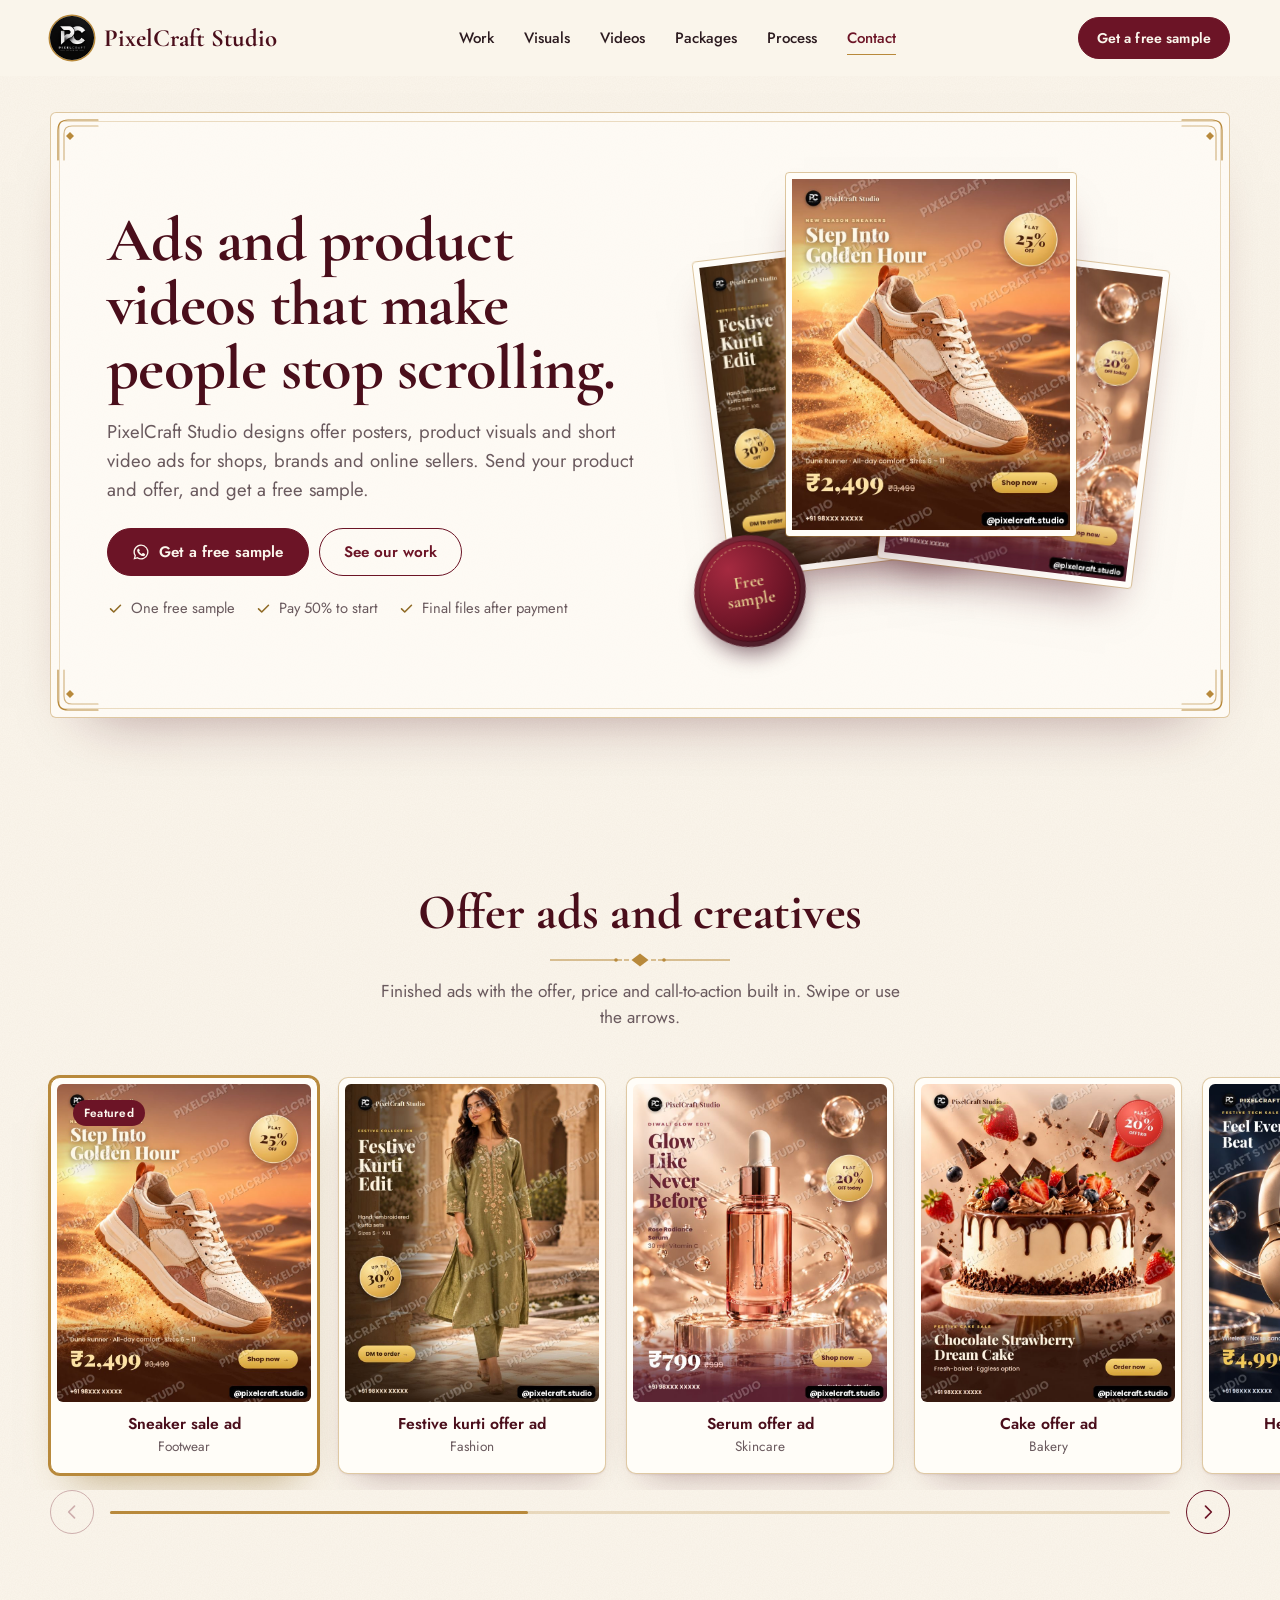
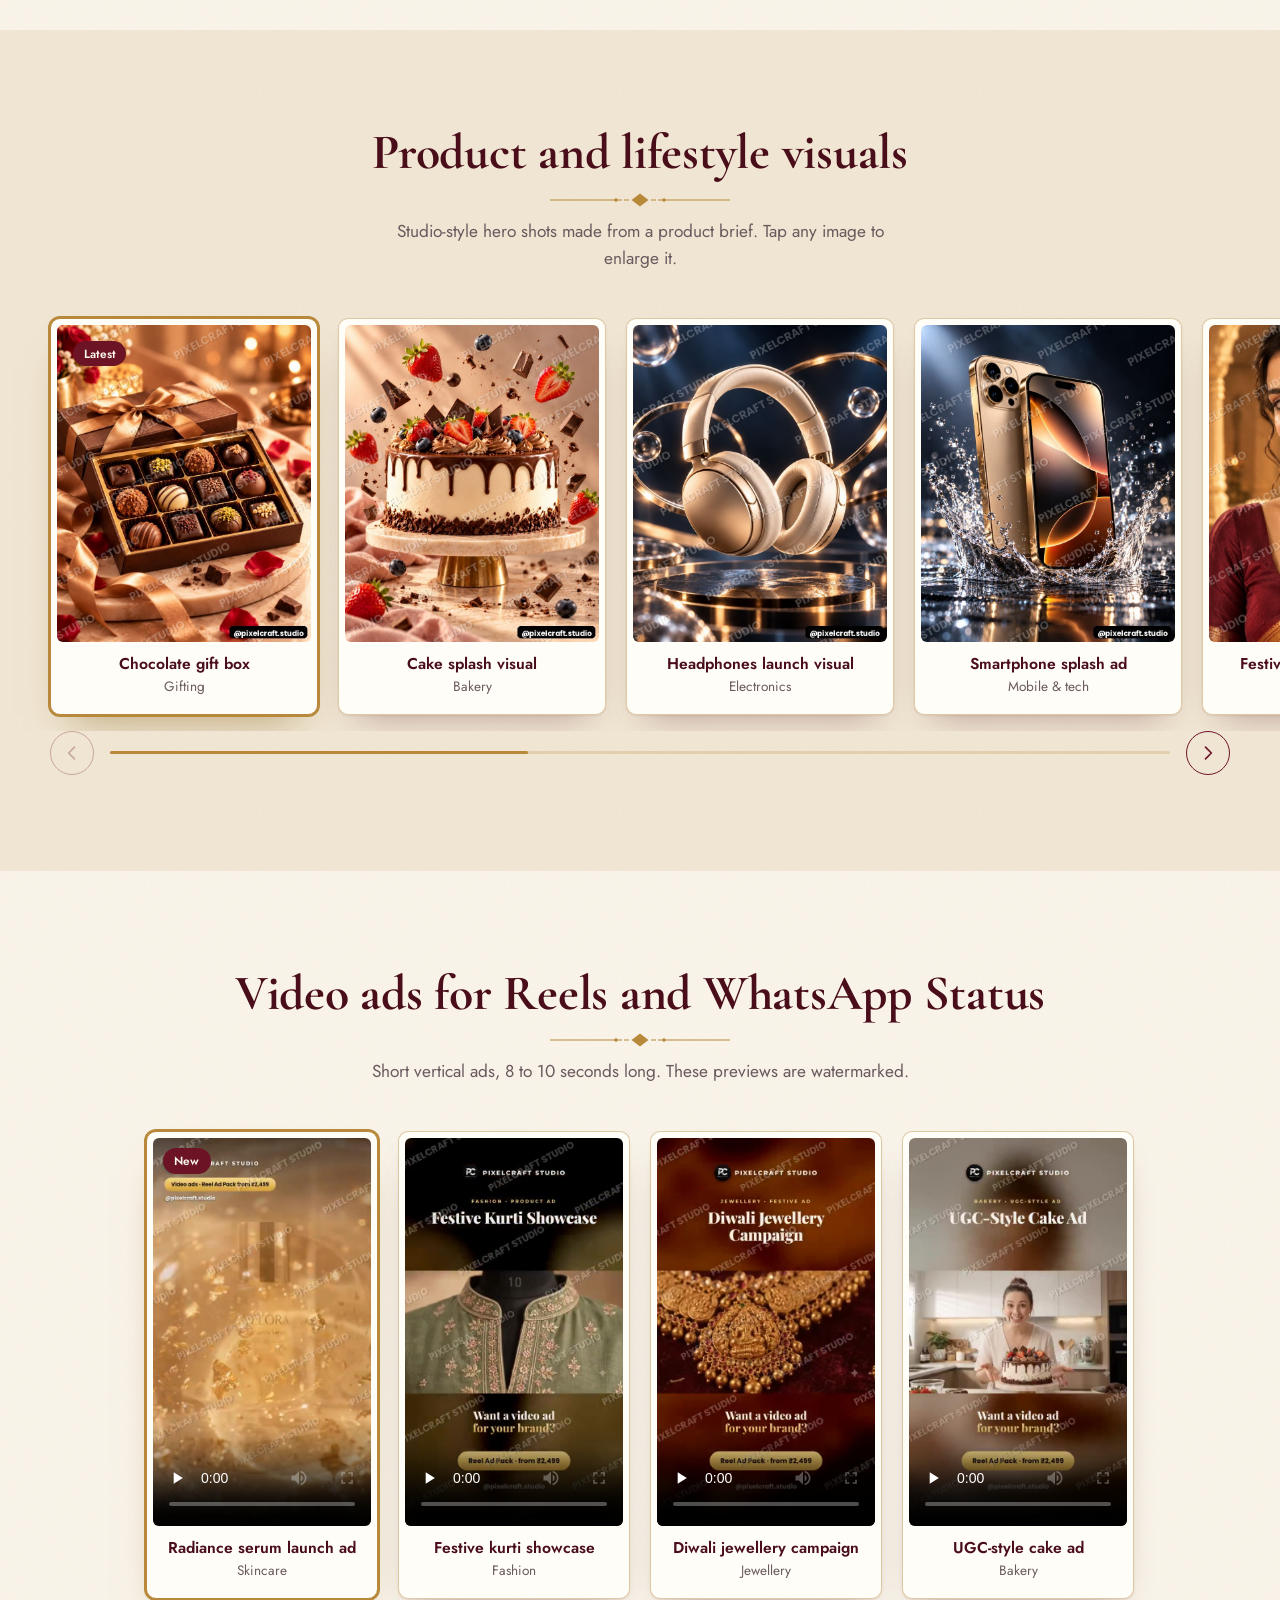
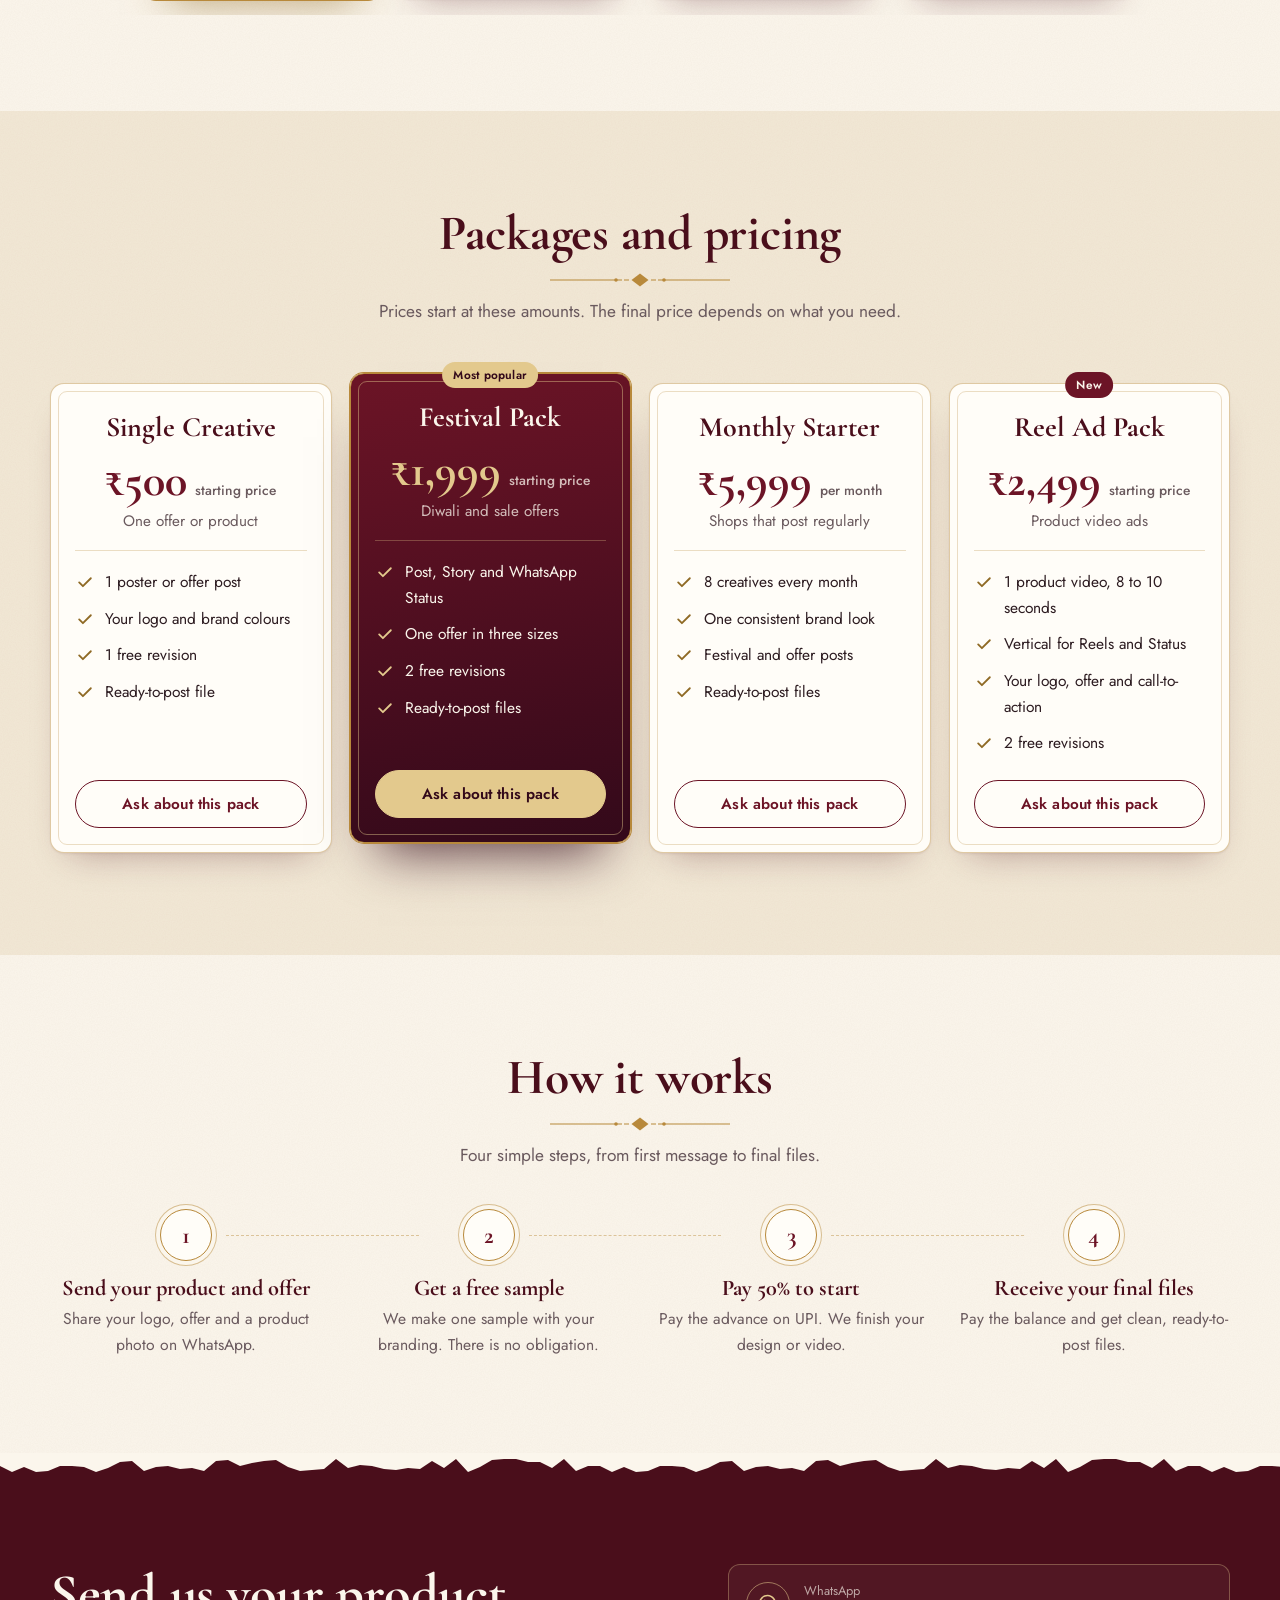
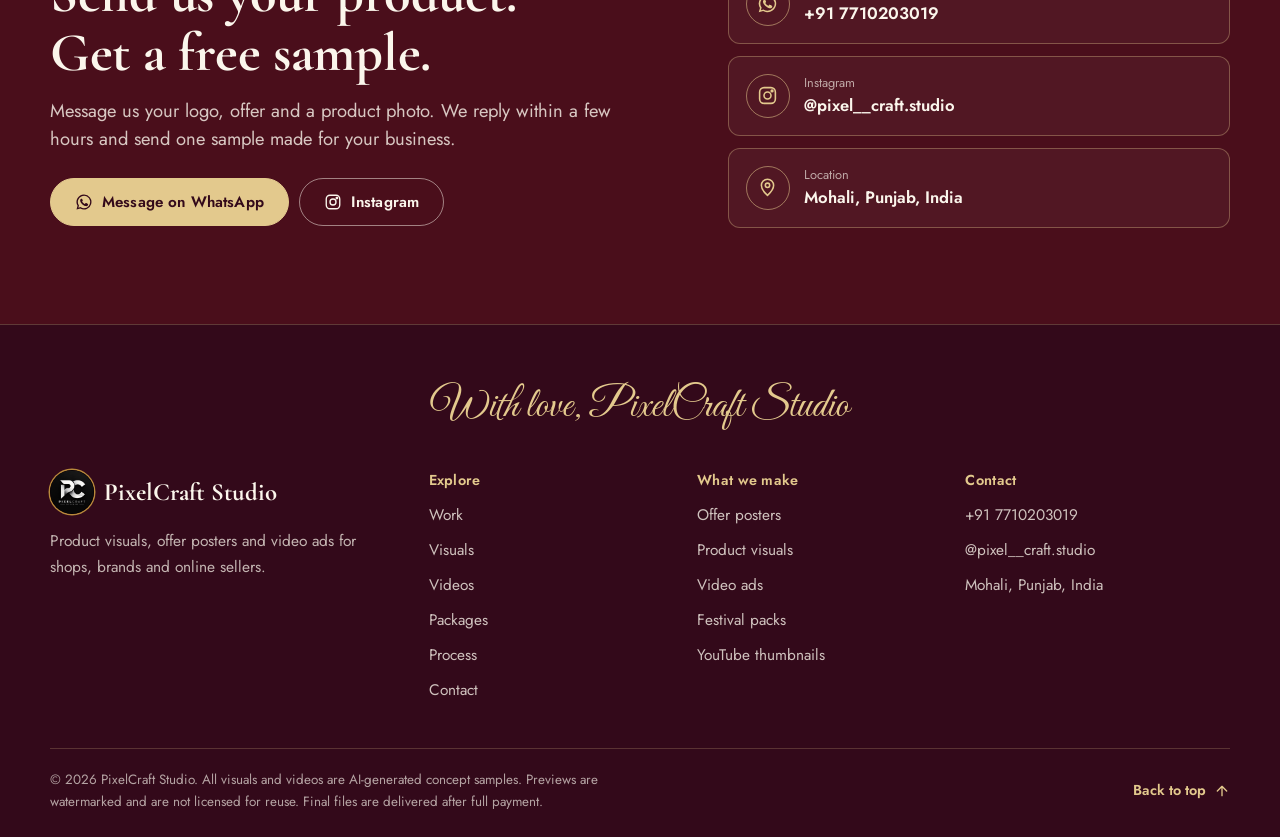
==== commit a45db56c: "update the design" ====
--- a/index.html
+++ b/index.html
@@ -4,10 +4,10 @@
 <title>PixelCraft Studio | Product visuals, offer ads and video ads</title>
 <meta name="description" content="PixelCraft Studio makes product visuals, offer posters and short video ads for shops, brands and online sellers in Mohali, India. Get a free sample.">
 <meta name="robots" content="noindex, nofollow">
-<meta name="theme-color" content="#130b19">
+<meta name="theme-color" content="#fbf6ec">
 <link rel="icon" href="favicon.png">
-<link rel="preload" href="fonts/fraunces-latin-opsz-normal.woff2" as="font" type="font/woff2" crossorigin>
-<link rel="preload" href="fonts/hanken-grotesk-latin-wght-normal.woff2" as="font" type="font/woff2" crossorigin>
+<link rel="preload" href="fonts/cormorant-garamond-latin-700-normal.woff2" as="font" type="font/woff2" crossorigin>
+<link rel="preload" href="fonts/jost-latin-wght-normal.woff2" as="font" type="font/woff2" crossorigin>
 <meta property="og:type" content="website">
 <meta property="og:title" content="PixelCraft Studio | Product visuals, offer ads and video ads">
 <meta property="og:description" content="Portfolio of AI product visuals, offer ads and video ads. Get a free sample for your product.">
@@ -26,48 +26,53 @@
 </div></header>
 <div class="scrim" aria-hidden="true"></div>
 <aside id="drawer" class="drawer" aria-label="Menu">
- <div class="drawer-top"><a class="brand" href="#top"><img src="logo.jpg" width="38" height="38" alt=""><span>PixelCraft Studio</span></a><button class="drawer-close" type="button" aria-label="Close menu"><svg viewBox="0 0 24 24" fill="none" stroke="currentColor" stroke-width="2" stroke-linecap="round"><path d="M6 6l12 12M18 6L6 18"/></svg></button></div>
+ <div class="drawer-top"><a class="brand" href="#top"><img src="logo.jpg" width="38" height="38" alt=""><span>PixelCraft Studio</span></a><button class="drawer-close" type="button" aria-label="Close menu"><svg viewBox="0 0 24 24" fill="none" stroke="currentColor" stroke-width="2" stroke-linecap="round" aria-hidden="true"><path d="M6 6l12 12M18 6L6 18"/></svg></button></div>
  <nav aria-label="Mobile"><a href="#work" data-nav style="--i:0">Work</a><a href="#visuals" data-nav style="--i:1">Visuals</a><a href="#videos" data-nav style="--i:2">Videos</a><a href="#packages" data-nav style="--i:3">Packages</a><a href="#process" data-nav style="--i:4">Process</a><a href="#contact" data-nav style="--i:5">Contact</a></nav>
- <div class="drawer-foot"><a class="btn btn-primary btn-block wa" href="#"><svg viewBox="0 0 24 24" fill="currentColor" aria-hidden="true"><path d="M12 2a10 10 0 0 0-8.6 15.1L2 22l5-1.3A10 10 0 1 0 12 2zm0 18.2a8.2 8.2 0 0 1-4.2-1.2l-.3-.2-3 .8.8-2.9-.2-.3A8.2 8.2 0 1 1 12 20.2zm4.5-6.1c-.2-.1-1.5-.7-1.7-.8-.2-.1-.4-.1-.6.1l-.8 1c-.1.2-.3.2-.5.1a6.7 6.7 0 0 1-3.3-2.9c-.2-.4.2-.4.7-1.3.1-.2 0-.3 0-.5l-.8-1.8c-.2-.5-.4-.4-.6-.4h-.5a1 1 0 0 0-.7.3 3 3 0 0 0-.9 2.2 5.2 5.2 0 0 0 1.1 2.8 11.9 11.9 0 0 0 4.600 4c.6.3 1.100.4 1.500.5.600.1 1.200.1 1.600.100.500-.1 1.500-.6 1.700-1.200.200-.6.200-1.100.1-1.200l-.5-.3z"/></svg>Message on WhatsApp</a><a class="btn btn-ghost btn-block ig" href="#"><svg viewBox="0 0 24 24" fill="none" stroke="currentColor" stroke-width="1.8" stroke-linecap="round" stroke-linejoin="round" aria-hidden="true"><rect x="3" y="3" width="18" height="18" rx="5"/><circle cx="12" cy="12" r="4"/><circle cx="17.2" cy="6.8" r="1" fill="currentColor"/></svg>Follow on Instagram</a><small>Free first sample. Replies within a few hours.</small></div>
+ <div class="drawer-foot"><a class="btn btn-primary btn-block wa" href="#"><svg viewBox="0 0 24 24" fill="currentColor" aria-hidden="true"><path d="M12 2a10 10 0 0 0-8.6 15.1L2 22l5-1.3A10 10 0 1 0 12 2zm0 18.2a8.2 8.2 0 0 1-4.2-1.2l-.3-.2-3 .8.8-2.9-.2-.3A8.2 8.2 0 1 1 12 20.2zm4.5-6.1c-.2-.1-1.5-.7-1.7-.8-.2-.1-.4-.1-.6.1l-.8 1c-.1.2-.3.2-.5.1a6.7 6.7 0 0 1-3.3-2.9c-.2-.4.2-.4.7-1.3.1-.2 0-.3 0-.5l-.8-1.8c-.2-.5-.4-.4-.6-.4h-.5a1 1 0 0 0-.7.3 3 3 0 0 0-.9 2.2 5.2 5.2 0 0 0 1.1 2.8 11.9 11.9 0 0 0 4.6 4c.6.3 1.1.4 1.5.5.6.1 1.2.1 1.6.1.5-.1 1.5-.6 1.7-1.2.2-.6.2-1.1.1-1.2l-.5-.3z"/></svg>Message on WhatsApp</a><a class="btn btn-outline btn-block ig" href="#"><svg viewBox="0 0 24 24" fill="none" stroke="currentColor" stroke-width="1.8" stroke-linecap="round" stroke-linejoin="round" aria-hidden="true"><rect x="3" y="3" width="18" height="18" rx="5"/><circle cx="12" cy="12" r="4"/><circle cx="17.2" cy="6.8" r="1" fill="currentColor"/></svg>Follow on Instagram</a><small>Free first sample. Replies within a few hours.</small></div>
 </aside>
 <main id="main">
-<section class="hero" aria-labelledby="hero-h"><div class="container hero-grid">
- <div>
-  <h1 id="hero-h">Ads and product videos that make people stop scrolling.</h1>
-  <p class="lede">PixelCraft Studio designs offer posters, product visuals and short video ads for shops, brands and online sellers. Send your product and offer, and get a free sample.</p>
-  <div class="cta-row"><a class="btn btn-primary wa" href="#"><svg viewBox="0 0 24 24" fill="currentColor" aria-hidden="true"><path d="M12 2a10 10 0 0 0-8.6 15.1L2 22l5-1.3A10 10 0 1 0 12 2zm0 18.2a8.2 8.2 0 0 1-4.2-1.2l-.3-.2-3 .8.8-2.9-.2-.3A8.2 8.2 0 1 1 12 20.2zm4.5-6.1c-.2-.1-1.5-.7-1.7-.8-.2-.1-.4-.1-.6.1l-.8 1c-.1.2-.3.2-.5.1a6.7 6.7 0 0 1-3.3-2.9c-.2-.4.2-.4.7-1.3.1-.2 0-.3 0-.5l-.8-1.8c-.2-.5-.4-.4-.6-.4h-.5a1 1 0 0 0-.7.3 3 3 0 0 0-.9 2.2 5.2 5.2 0 0 0 1.1 2.8 11.9 11.9 0 0 0 4.600 4c.6.3 1.100.4 1.500.5.600.1 1.200.1 1.600.100.500-.1 1.500-.6 1.700-1.200.200-.6.200-1.100.1-1.200l-.5-.3z"/></svg>Get a free sample</a><a class="btn btn-ghost" href="#work">See our work</a></div>
-  <ul class="assure"><li><svg viewBox="0 0 24 24" fill="none" stroke="currentColor" stroke-width="2.2" stroke-linecap="round" stroke-linejoin="round" aria-hidden="true"><path d="M5 12.5l4.5 4.5L19 7.5"/></svg>One free sample</li><li><svg viewBox="0 0 24 24" fill="none" stroke="currentColor" stroke-width="2.2" stroke-linecap="round" stroke-linejoin="round" aria-hidden="true"><path d="M5 12.5l4.5 4.5L19 7.5"/></svg>Pay 50% to start</li><li><svg viewBox="0 0 24 24" fill="none" stroke="currentColor" stroke-width="2.2" stroke-linecap="round" stroke-linejoin="round" aria-hidden="true"><path d="M5 12.5l4.5 4.5L19 7.5"/></svg>Final files after payment</li></ul>
+<section class="hero" aria-labelledby="hero-h"><div class="container"><div class="hero-card">
+ <span class="corner c1"><svg viewBox="0 0 44 44" fill="none" stroke="currentColor" stroke-width="1.2" stroke-linecap="round" aria-hidden="true"><path d="M2 42V12Q2 2 12 2h30"/><path d="M8 42V16Q8 8 16 8h26" opacity=".6"/><path d="M14 14l4 4-4 4-4-4z" fill="currentColor" stroke="none"/></svg></span><span class="corner c2"><svg viewBox="0 0 44 44" fill="none" stroke="currentColor" stroke-width="1.2" stroke-linecap="round" aria-hidden="true"><path d="M2 42V12Q2 2 12 2h30"/><path d="M8 42V16Q8 8 16 8h26" opacity=".6"/><path d="M14 14l4 4-4 4-4-4z" fill="currentColor" stroke="none"/></svg></span><span class="corner c3"><svg viewBox="0 0 44 44" fill="none" stroke="currentColor" stroke-width="1.2" stroke-linecap="round" aria-hidden="true"><path d="M2 42V12Q2 2 12 2h30"/><path d="M8 42V16Q8 8 16 8h26" opacity=".6"/><path d="M14 14l4 4-4 4-4-4z" fill="currentColor" stroke="none"/></svg></span><span class="corner c4"><svg viewBox="0 0 44 44" fill="none" stroke="currentColor" stroke-width="1.2" stroke-linecap="round" aria-hidden="true"><path d="M2 42V12Q2 2 12 2h30"/><path d="M8 42V16Q8 8 16 8h26" opacity=".6"/><path d="M14 14l4 4-4 4-4-4z" fill="currentColor" stroke="none"/></svg></span>
+ <div class="hero-grid">
+  <div>
+   <h1 id="hero-h">Ads and product videos that make people stop scrolling.</h1>
+   <p class="lede">PixelCraft Studio designs offer posters, product visuals and short video ads for shops, brands and online sellers. Send your product and offer, and get a free sample.</p>
+   <div class="cta-row"><a class="btn btn-primary wa" href="#"><svg viewBox="0 0 24 24" fill="currentColor" aria-hidden="true"><path d="M12 2a10 10 0 0 0-8.6 15.1L2 22l5-1.3A10 10 0 1 0 12 2zm0 18.2a8.2 8.2 0 0 1-4.2-1.2l-.3-.2-3 .8.8-2.9-.2-.3A8.2 8.2 0 1 1 12 20.2zm4.5-6.1c-.2-.1-1.5-.7-1.7-.8-.2-.1-.4-.1-.6.1l-.8 1c-.1.2-.3.2-.5.1a6.7 6.7 0 0 1-3.3-2.9c-.2-.4.2-.4.7-1.3.1-.2 0-.3 0-.5l-.8-1.8c-.2-.5-.4-.4-.6-.4h-.5a1 1 0 0 0-.7.3 3 3 0 0 0-.9 2.2 5.2 5.2 0 0 0 1.1 2.8 11.9 11.9 0 0 0 4.6 4c.6.3 1.1.4 1.5.5.6.1 1.2.1 1.6.1.5-.1 1.5-.6 1.7-1.2.2-.6.2-1.1.1-1.2l-.5-.3z"/></svg>Get a free sample</a><a class="btn btn-outline" href="#work">See our work</a></div>
+   <ul class="assure"><li><svg viewBox="0 0 24 24" fill="none" stroke="currentColor" stroke-width="2.2" stroke-linecap="round" stroke-linejoin="round" aria-hidden="true"><path d="M5 12.5l4.5 4.5L19 7.5"/></svg>One free sample</li><li><svg viewBox="0 0 24 24" fill="none" stroke="currentColor" stroke-width="2.2" stroke-linecap="round" stroke-linejoin="round" aria-hidden="true"><path d="M5 12.5l4.5 4.5L19 7.5"/></svg>Pay 50% to start</li><li><svg viewBox="0 0 24 24" fill="none" stroke="currentColor" stroke-width="2.2" stroke-linecap="round" stroke-linejoin="round" aria-hidden="true"><path d="M5 12.5l4.5 4.5L19 7.5"/></svg>Final files after payment</li></ul>
+  </div>
+  <div class="stack">
+   <img class="s1" src="images/ad-02.jpg" width="760" height="950" alt="">
+   <img class="s3" src="images/ad-03.jpg" width="760" height="950" alt="">
+   <img class="s2" src="images/ad-01.jpg" width="760" height="950" alt="" fetchpriority="high">
+   <a class="seal wa" href="#" aria-label="Get a free sample on WhatsApp">Free<br>sample</a>
+  </div>
  </div>
- <div class="stack" aria-hidden="true">
-  <img class="s1" src="images/ad-02.jpg" width="760" height="950" alt="">
-  <img class="s3" src="images/ad-03.jpg" width="760" height="950" alt="">
-  <img class="s2" src="images/ad-01.jpg" width="760" height="950" alt="" fetchpriority="high">
- </div>
-</div></section>
-<section id="work" class="section " aria-labelledby="work-h"><div class="container"><div class="sec-head"><div><h2 id="work-h">Offer ads and creatives</h2><p class="lede">Finished ads with the offer, price and call-to-action built in. Swipe or use the arrows.</p></div><div class="arrows"><button class="arrow prev" type="button" aria-label="Previous"><svg viewBox="0 0 24 24" fill="none" stroke="currentColor" stroke-width="2" stroke-linecap="round" stroke-linejoin="round" aria-hidden="true"><path d="M15 5l-7 7 7 7"/></svg></button><button class="arrow next" type="button" aria-label="Next"><svg viewBox="0 0 24 24" fill="none" stroke="currentColor" stroke-width="2" stroke-linecap="round" stroke-linejoin="round" aria-hidden="true"><path d="M9 5l7 7-7 7"/></svg></button></div></div></div><div class="slider " data-slider><ul class="track " tabindex="0" role="list" aria-label="Offer ads and creatives"><li class="is-featured"><figure class="card"><button class="media" type="button" data-zoom data-full="images/ad-01.jpg" data-alt="Sneaker sale ad" data-cap="Footwear: Sneaker sale ad" aria-label="View larger: Sneaker sale ad"><span class="tag">Featured</span><img src="images/ad-01.jpg" width="760" height="950" alt="Sneaker sale ad" loading="eager" draggable="false"></button><figcaption><b>Sneaker sale ad</b><span>Footwear</span></figcaption></figure></li><li class=""><figure class="card"><button class="media" type="button" data-zoom data-full="images/ad-02.jpg" data-alt="Festive kurti offer ad" data-cap="Fashion: Festive kurti offer ad" aria-label="View larger: Festive kurti offer ad"><img src="images/ad-02.jpg" width="760" height="950" alt="Festive kurti offer ad" loading="eager" draggable="false"></button><figcaption><b>Festive kurti offer ad</b><span>Fashion</span></figcaption></figure></li><li class=""><figure class="card"><button class="media" type="button" data-zoom data-full="images/ad-03.jpg" data-alt="Serum offer ad" data-cap="Skincare: Serum offer ad" aria-label="View larger: Serum offer ad"><img src="images/ad-03.jpg" width="760" height="950" alt="Serum offer ad" loading="lazy" draggable="false"></button><figcaption><b>Serum offer ad</b><span>Skincare</span></figcaption></figure></li><li class=""><figure class="card"><button class="media" type="button" data-zoom data-full="images/ad-04.jpg" data-alt="Cake offer ad" data-cap="Bakery: Cake offer ad" aria-label="View larger: Cake offer ad"><img src="images/ad-04.jpg" width="760" height="950" alt="Cake offer ad" loading="lazy" draggable="false"></button><figcaption><b>Cake offer ad</b><span>Bakery</span></figcaption></figure></li><li class=""><figure class="card"><button class="media" type="button" data-zoom data-full="images/ad-05.jpg" data-alt="Headphones sale ad" data-cap="Electronics: Headphones sale ad" aria-label="View larger: Headphones sale ad"><img src="images/ad-05.jpg" width="760" height="950" alt="Headphones sale ad" loading="lazy" draggable="false"></button><figcaption><b>Headphones sale ad</b><span>Electronics</span></figcaption></figure></li><li class=""><figure class="card"><button class="media" type="button" data-zoom data-full="images/ad-06.jpg" data-alt="Diwali sale poster" data-cap="Festive offers: Diwali sale poster" aria-label="View larger: Diwali sale poster"><img src="images/ad-06.jpg" width="760" height="950" alt="Diwali sale poster" loading="lazy" draggable="false"></button><figcaption><b>Diwali sale poster</b><span>Festive offers</span></figcaption></figure></li><li class=""><figure class="card"><button class="media" type="button" data-zoom data-full="images/ad-07.jpg" data-alt="Burger offer ad" data-cap="Food: Burger offer ad" aria-label="View larger: Burger offer ad"><img src="images/ad-07.jpg" width="760" height="950" alt="Burger offer ad" loading="lazy" draggable="false"></button><figcaption><b>Burger offer ad</b><span>Food</span></figcaption></figure></li><li class=""><figure class="card"><button class="media" type="button" data-zoom data-full="images/ad-08.jpg" data-alt="Product launch ad" data-cap="Skincare: Product launch ad" aria-label="View larger: Product launch ad"><img src="images/ad-08.jpg" width="760" height="950" alt="Product launch ad" loading="lazy" draggable="false"></button><figcaption><b>Product launch ad</b><span>Skincare</span></figcaption></figure></li><li class=""><figure class="card"><button class="media" type="button" data-zoom data-full="images/ad-09.jpg" data-alt="Service package poster" data-cap="Salon &amp; beauty: Service package poster" aria-label="View larger: Service package poster"><img src="images/ad-09.jpg" width="760" height="950" alt="Service package poster" loading="lazy" draggable="false"></button><figcaption><b>Service package poster</b><span>Salon &amp; beauty</span></figcaption></figure></li><li class=""><figure class="card"><button class="media" type="button" data-zoom data-full="images/ad-10.jpg" data-alt="Festive collection ad" data-cap="Fashion: Festive collection ad" aria-label="View larger: Festive collection ad"><img src="images/ad-10.jpg" width="760" height="950" alt="Festive collection ad" loading="lazy" draggable="false"></button><figcaption><b>Festive collection ad</b><span>Fashion</span></figcaption></figure></li><li class="is-wide"><figure class="card"><button class="media" type="button" data-zoom data-full="images/ad-11.jpg" data-alt="Thumbnail design" data-cap="YouTube: Thumbnail design" aria-label="View larger: Thumbnail design"><img src="images/ad-11.jpg" width="760" height="428" alt="Thumbnail design" loading="lazy" draggable="false"></button><figcaption><b>Thumbnail design</b><span>YouTube</span></figcaption></figure></li></ul><div class="progress" aria-hidden="true"><i></i></div></div></section>
-<section id="visuals" class="section on-dark-b" aria-labelledby="visuals-h"><div class="container"><div class="sec-head"><div><h2 id="visuals-h">Product and lifestyle visuals</h2><p class="lede">Studio-style hero shots made from a product brief. Tap any image to enlarge it.</p></div><div class="arrows"><button class="arrow prev" type="button" aria-label="Previous"><svg viewBox="0 0 24 24" fill="none" stroke="currentColor" stroke-width="2" stroke-linecap="round" stroke-linejoin="round" aria-hidden="true"><path d="M15 5l-7 7 7 7"/></svg></button><button class="arrow next" type="button" aria-label="Next"><svg viewBox="0 0 24 24" fill="none" stroke="currentColor" stroke-width="2" stroke-linecap="round" stroke-linejoin="round" aria-hidden="true"><path d="M9 5l7 7-7 7"/></svg></button></div></div></div><div class="slider " data-slider><ul class="track " tabindex="0" role="list" aria-label="Product and lifestyle visuals"><li class="is-featured"><figure class="card"><button class="media" type="button" data-zoom data-full="images/visual-01.jpg" data-alt="Chocolate gift box" data-cap="Gifting: Chocolate gift box" aria-label="View larger: Chocolate gift box"><span class="tag">Latest</span><img src="images/visual-01.jpg" width="760" height="950" alt="Chocolate gift box" loading="lazy" draggable="false"></button><figcaption><b>Chocolate gift box</b><span>Gifting</span></figcaption></figure></li><li class=""><figure class="card"><button class="media" type="button" data-zoom data-full="images/visual-02.jpg" data-alt="Cake splash visual" data-cap="Bakery: Cake splash visual" aria-label="View larger: Cake splash visual"><img src="images/visual-02.jpg" width="760" height="950" alt="Cake splash visual" loading="lazy" draggable="false"></button><figcaption><b>Cake splash visual</b><span>Bakery</span></figcaption></figure></li><li class=""><figure class="card"><button class="media" type="button" data-zoom data-full="images/visual-03.jpg" data-alt="Headphones launch visual" data-cap="Electronics: Headphones launch visual" aria-label="View larger: Headphones launch visual"><img src="images/visual-03.jpg" width="760" height="950" alt="Headphones launch visual" loading="lazy" draggable="false"></button><figcaption><b>Headphones launch visual</b><span>Electronics</span></figcaption></figure></li><li class=""><figure class="card"><button class="media" type="button" data-zoom data-full="images/visual-04.jpg" data-alt="Smartphone splash ad" data-cap="Mobile &amp; tech: Smartphone splash ad" aria-label="View larger: Smartphone splash ad"><img src="images/visual-04.jpg" width="760" height="950" alt="Smartphone splash ad" loading="lazy" draggable="false"></button><figcaption><b>Smartphone splash ad</b><span>Mobile &amp; tech</span></figcaption></figure></li><li class=""><figure class="card"><button class="media" type="button" data-zoom data-full="images/visual-05.jpg" data-alt="Festive jewellery campaign" data-cap="Jewellery: Festive jewellery campaign" aria-label="View larger: Festive jewellery campaign"><img src="images/visual-05.jpg" width="760" height="950" alt="Festive jewellery campaign" loading="lazy" draggable="false"></button><figcaption><b>Festive jewellery campaign</b><span>Jewellery</span></figcaption></figure></li><li class=""><figure class="card"><button class="media" type="button" data-zoom data-full="images/visual-06.jpg" data-alt="Ethnic wear lifestyle shot" data-cap="Fashion: Ethnic wear lifestyle shot" aria-label="View larger: Ethnic wear lifestyle shot"><img src="images/visual-06.jpg" width="760" height="950" alt="Ethnic wear lifestyle shot" loading="lazy" draggable="false"></button><figcaption><b>Ethnic wear lifestyle shot</b><span>Fashion</span></figcaption></figure></li><li class=""><figure class="card"><button class="media" type="button" data-zoom data-full="images/visual-07.jpg" data-alt="Serum hero visual" data-cap="Skincare: Serum hero visual" aria-label="View larger: Serum hero visual"><img src="images/visual-07.jpg" width="760" height="950" alt="Serum hero visual" loading="lazy" draggable="false"></button><figcaption><b>Serum hero visual</b><span>Skincare</span></figcaption></figure></li><li class=""><figure class="card"><button class="media" type="button" data-zoom data-full="images/visual-08.jpg" data-alt="Burger hero shot" data-cap="Food: Burger hero shot" aria-label="View larger: Burger hero shot"><img src="images/visual-08.jpg" width="760" height="950" alt="Burger hero shot" loading="lazy" draggable="false"></button><figcaption><b>Burger hero shot</b><span>Food</span></figcaption></figure></li><li class=""><figure class="card"><button class="media" type="button" data-zoom data-full="images/visual-09.jpg" data-alt="Leather boot showcase" data-cap="Footwear: Leather boot showcase" aria-label="View larger: Leather boot showcase"><img src="images/visual-09.jpg" width="760" height="950" alt="Leather boot showcase" loading="lazy" draggable="false"></button><figcaption><b>Leather boot showcase</b><span>Footwear</span></figcaption></figure></li><li class=""><figure class="card"><button class="media" type="button" data-zoom data-full="images/visual-10.jpg" data-alt="Sneaker splash visual" data-cap="Footwear: Sneaker splash visual" aria-label="View larger: Sneaker splash visual"><img src="images/visual-10.jpg" width="760" height="950" alt="Sneaker splash visual" loading="lazy" draggable="false"></button><figcaption><b>Sneaker splash visual</b><span>Footwear</span></figcaption></figure></li><li class=""><figure class="card"><button class="media" type="button" data-zoom data-full="images/visual-11.jpg" data-alt="Shampoo foam still life" data-cap="Haircare: Shampoo foam still life" aria-label="View larger: Shampoo foam still life"><img src="images/visual-11.jpg" width="760" height="950" alt="Shampoo foam still life" loading="lazy" draggable="false"></button><figcaption><b>Shampoo foam still life</b><span>Haircare</span></figcaption></figure></li></ul><div class="progress" aria-hidden="true"><i></i></div></div></section>
-<section id="videos" class="section " aria-labelledby="videos-h"><div class="container"><div class="sec-head"><div><h2 id="videos-h">Video ads for Reels and WhatsApp Status</h2><p class="lede">Short vertical ads, 8 to 10 seconds long. These previews are watermarked.</p></div><div class="arrows"><button class="arrow prev" type="button" aria-label="Previous"><svg viewBox="0 0 24 24" fill="none" stroke="currentColor" stroke-width="2" stroke-linecap="round" stroke-linejoin="round" aria-hidden="true"><path d="M15 5l-7 7 7 7"/></svg></button><button class="arrow next" type="button" aria-label="Next"><svg viewBox="0 0 24 24" fill="none" stroke="currentColor" stroke-width="2" stroke-linecap="round" stroke-linejoin="round" aria-hidden="true"><path d="M9 5l7 7-7 7"/></svg></button></div></div></div><div class="slider " data-slider><ul class="track videos" tabindex="0" role="list" aria-label="Video ads"><li class="is-featured"><figure class="card"><span class="tag">New</span><div class="media"><video src="videos/1_serum_launch.mp4" poster="videos/1_serum_launch.jpg" controls controlsList="nodownload noplaybackrate" disablepictureinpicture playsinline loop preload="none" aria-label="Radiance serum launch ad"></video></div><figcaption><b>Radiance serum launch ad</b><span>Skincare</span></figcaption></figure></li><li class=""><figure class="card"><div class="media"><video src="videos/2_kurti_showcase.mp4" poster="videos/2_kurti_showcase.jpg" controls controlsList="nodownload noplaybackrate" disablepictureinpicture playsinline loop preload="none" aria-label="Festive kurti showcase"></video></div><figcaption><b>Festive kurti showcase</b><span>Fashion</span></figcaption></figure></li><li class=""><figure class="card"><div class="media"><video src="videos/3_diwali_jewellery.mp4" poster="videos/3_diwali_jewellery.jpg" controls controlsList="nodownload noplaybackrate" disablepictureinpicture playsinline loop preload="none" aria-label="Diwali jewellery campaign"></video></div><figcaption><b>Diwali jewellery campaign</b><span>Jewellery</span></figcaption></figure></li><li class=""><figure class="card"><div class="media"><video src="videos/4_ugc_cake.mp4" poster="videos/4_ugc_cake.jpg" controls controlsList="nodownload noplaybackrate" disablepictureinpicture playsinline loop preload="none" aria-label="UGC-style cake ad"></video></div><figcaption><b>UGC-style cake ad</b><span>Bakery</span></figcaption></figure></li></ul><div class="progress" aria-hidden="true"><i></i></div></div></section>
-<section id="packages" class="section on-paper" aria-labelledby="packages-h"><div class="container"><div class="sec-head"><div><h2 id="packages-h">Packages and pricing</h2><p class="lede">Prices start at these amounts. The final price depends on what you need.</p></div><div class="arrows"><button class="arrow prev" type="button" aria-label="Previous"><svg viewBox="0 0 24 24" fill="none" stroke="currentColor" stroke-width="2" stroke-linecap="round" stroke-linejoin="round" aria-hidden="true"><path d="M15 5l-7 7 7 7"/></svg></button><button class="arrow next" type="button" aria-label="Next"><svg viewBox="0 0 24 24" fill="none" stroke="currentColor" stroke-width="2" stroke-linecap="round" stroke-linejoin="round" aria-hidden="true"><path d="M9 5l7 7-7 7"/></svg></button></div></div></div><div class="slider packs" data-slider><ul class="track" tabindex="0" role="list" aria-label="Packages"><li><article class="pack"><h3>Single Creative</h3><div class="price"><b>₹500</b><small>starting price</small></div><p class="for">One offer or product</p><ul class="feats"><li><svg viewBox="0 0 24 24" fill="none" stroke="currentColor" stroke-width="2.2" stroke-linecap="round" stroke-linejoin="round" aria-hidden="true"><path d="M5 12.5l4.5 4.5L19 7.5"/></svg><span>1 poster or offer post</span></li><li><svg viewBox="0 0 24 24" fill="none" stroke="currentColor" stroke-width="2.2" stroke-linecap="round" stroke-linejoin="round" aria-hidden="true"><path d="M5 12.5l4.5 4.5L19 7.5"/></svg><span>Your logo and brand colours</span></li><li><svg viewBox="0 0 24 24" fill="none" stroke="currentColor" stroke-width="2.2" stroke-linecap="round" stroke-linejoin="round" aria-hidden="true"><path d="M5 12.5l4.5 4.5L19 7.5"/></svg><span>1 free revision</span></li><li><svg viewBox="0 0 24 24" fill="none" stroke="currentColor" stroke-width="2.2" stroke-linecap="round" stroke-linejoin="round" aria-hidden="true"><path d="M5 12.5l4.5 4.5L19 7.5"/></svg><span>Ready-to-post file</span></li></ul><a class="btn btn-dark btn-block wa" href="#" data-msg="Hi PixelCraft Studio, I am interested in the Single Creative (from ₹500).">Ask about this pack</a></article></li><li><article class="pack hot"><span class="tag">Most popular</span><h3>Festival Pack</h3><div class="price"><b>₹1,999</b><small>starting price</small></div><p class="for">Diwali and sale offers</p><ul class="feats"><li><svg viewBox="0 0 24 24" fill="none" stroke="currentColor" stroke-width="2.2" stroke-linecap="round" stroke-linejoin="round" aria-hidden="true"><path d="M5 12.5l4.5 4.5L19 7.5"/></svg><span>Post, Story and WhatsApp Status</span></li><li><svg viewBox="0 0 24 24" fill="none" stroke="currentColor" stroke-width="2.2" stroke-linecap="round" stroke-linejoin="round" aria-hidden="true"><path d="M5 12.5l4.5 4.5L19 7.5"/></svg><span>One offer in three sizes</span></li><li><svg viewBox="0 0 24 24" fill="none" stroke="currentColor" stroke-width="2.2" stroke-linecap="round" stroke-linejoin="round" aria-hidden="true"><path d="M5 12.5l4.5 4.5L19 7.5"/></svg><span>2 free revisions</span></li><li><svg viewBox="0 0 24 24" fill="none" stroke="currentColor" stroke-width="2.2" stroke-linecap="round" stroke-linejoin="round" aria-hidden="true"><path d="M5 12.5l4.5 4.5L19 7.5"/></svg><span>Ready-to-post files</span></li></ul><a class="btn btn-primary btn-block wa" href="#" data-msg="Hi PixelCraft Studio, I am interested in the Festival Pack (from ₹1,999).">Ask about this pack</a></article></li><li><article class="pack"><h3>Monthly Starter</h3><div class="price"><b>₹5,999</b><small>per month</small></div><p class="for">Shops that post regularly</p><ul class="feats"><li><svg viewBox="0 0 24 24" fill="none" stroke="currentColor" stroke-width="2.2" stroke-linecap="round" stroke-linejoin="round" aria-hidden="true"><path d="M5 12.5l4.5 4.5L19 7.5"/></svg><span>8 creatives every month</span></li><li><svg viewBox="0 0 24 24" fill="none" stroke="currentColor" stroke-width="2.2" stroke-linecap="round" stroke-linejoin="round" aria-hidden="true"><path d="M5 12.5l4.5 4.5L19 7.5"/></svg><span>One consistent brand look</span></li><li><svg viewBox="0 0 24 24" fill="none" stroke="currentColor" stroke-width="2.2" stroke-linecap="round" stroke-linejoin="round" aria-hidden="true"><path d="M5 12.5l4.5 4.5L19 7.5"/></svg><span>Festival and offer posts</span></li><li><svg viewBox="0 0 24 24" fill="none" stroke="currentColor" stroke-width="2.2" stroke-linecap="round" stroke-linejoin="round" aria-hidden="true"><path d="M5 12.5l4.5 4.5L19 7.5"/></svg><span>Ready-to-post files</span></li></ul><a class="btn btn-dark btn-block wa" href="#" data-msg="Hi PixelCraft Studio, I am interested in the Monthly Starter (₹5,999 per month).">Ask about this pack</a></article></li><li><article class="pack"><span class="tag alt">New</span><h3>Reel Ad Pack</h3><div class="price"><b>₹2,499</b><small>starting price</small></div><p class="for">Product video ads</p><ul class="feats"><li><svg viewBox="0 0 24 24" fill="none" stroke="currentColor" stroke-width="2.2" stroke-linecap="round" stroke-linejoin="round" aria-hidden="true"><path d="M5 12.5l4.5 4.5L19 7.5"/></svg><span>1 product video, 8 to 10 seconds</span></li><li><svg viewBox="0 0 24 24" fill="none" stroke="currentColor" stroke-width="2.2" stroke-linecap="round" stroke-linejoin="round" aria-hidden="true"><path d="M5 12.5l4.5 4.5L19 7.5"/></svg><span>Vertical for Reels and Status</span></li><li><svg viewBox="0 0 24 24" fill="none" stroke="currentColor" stroke-width="2.2" stroke-linecap="round" stroke-linejoin="round" aria-hidden="true"><path d="M5 12.5l4.5 4.5L19 7.5"/></svg><span>Your logo, offer and call-to-action</span></li><li><svg viewBox="0 0 24 24" fill="none" stroke="currentColor" stroke-width="2.2" stroke-linecap="round" stroke-linejoin="round" aria-hidden="true"><path d="M5 12.5l4.5 4.5L19 7.5"/></svg><span>2 free revisions</span></li></ul><a class="btn btn-dark btn-block wa" href="#" data-msg="Hi PixelCraft Studio, I am interested in the Reel Ad Pack (from ₹2,499).">Ask about this pack</a></article></li></ul><div class="progress" aria-hidden="true"><i></i></div></div></section>
-<section id="process" class="section on-paper-2" aria-labelledby="process-h"><div class="container"><div class="sec-head"><div><h2 id="process-h">How it works</h2><p class="lede">Four simple steps, from first message to final files.</p></div></div><ol class="steps" style="list-style:none;margin:0;padding:0"><li class="step"><span class="num" aria-hidden="true">1</span><div><h3>Send your product and offer</h3><p>Share your logo, offer and a product photo on WhatsApp.</p></div></li><li class="step"><span class="num" aria-hidden="true">2</span><div><h3>Get a free sample</h3><p>We make one sample with your branding. There is no obligation.</p></div></li><li class="step"><span class="num" aria-hidden="true">3</span><div><h3>Pay 50% to start</h3><p>Pay the advance on UPI. We finish your design or video.</p></div></li><li class="step"><span class="num" aria-hidden="true">4</span><div><h3>Receive your final files</h3><p>Pay the balance and get clean, ready-to-post files.</p></div></li></ol></div></section>
+</div></div></section>
+<section id="work" class="section " aria-labelledby="work-h"><div class="container sec-head"><h2 id="work-h">Offer ads and creatives</h2><p class="lede">Finished ads with the offer, price and call-to-action built in. Swipe or use the arrows.</p></div><div class="slider" data-slider><ul class="track " tabindex="0" role="list" aria-label="Offer ads and creatives"><li class="is-featured"><figure class="card"><button class="media" type="button" data-zoom data-full="images/ad-01.jpg" data-alt="Sneaker sale ad" data-cap="Footwear: Sneaker sale ad" aria-label="View larger: Sneaker sale ad"><span class="tag">Featured</span><img src="images/ad-01.jpg" width="760" height="950" alt="Sneaker sale ad" loading="eager" draggable="false"></button><figcaption><b>Sneaker sale ad</b><span>Footwear</span></figcaption></figure></li><li class=""><figure class="card"><button class="media" type="button" data-zoom data-full="images/ad-02.jpg" data-alt="Festive kurti offer ad" data-cap="Fashion: Festive kurti offer ad" aria-label="View larger: Festive kurti offer ad"><img src="images/ad-02.jpg" width="760" height="950" alt="Festive kurti offer ad" loading="eager" draggable="false"></button><figcaption><b>Festive kurti offer ad</b><span>Fashion</span></figcaption></figure></li><li class=""><figure class="card"><button class="media" type="button" data-zoom data-full="images/ad-03.jpg" data-alt="Serum offer ad" data-cap="Skincare: Serum offer ad" aria-label="View larger: Serum offer ad"><img src="images/ad-03.jpg" width="760" height="950" alt="Serum offer ad" loading="lazy" draggable="false"></button><figcaption><b>Serum offer ad</b><span>Skincare</span></figcaption></figure></li><li class=""><figure class="card"><button class="media" type="button" data-zoom data-full="images/ad-04.jpg" data-alt="Cake offer ad" data-cap="Bakery: Cake offer ad" aria-label="View larger: Cake offer ad"><img src="images/ad-04.jpg" width="760" height="950" alt="Cake offer ad" loading="lazy" draggable="false"></button><figcaption><b>Cake offer ad</b><span>Bakery</span></figcaption></figure></li><li class=""><figure class="card"><button class="media" type="button" data-zoom data-full="images/ad-05.jpg" data-alt="Headphones sale ad" data-cap="Electronics: Headphones sale ad" aria-label="View larger: Headphones sale ad"><img src="images/ad-05.jpg" width="760" height="950" alt="Headphones sale ad" loading="lazy" draggable="false"></button><figcaption><b>Headphones sale ad</b><span>Electronics</span></figcaption></figure></li><li class=""><figure class="card"><button class="media" type="button" data-zoom data-full="images/ad-06.jpg" data-alt="Diwali sale poster" data-cap="Festive offers: Diwali sale poster" aria-label="View larger: Diwali sale poster"><img src="images/ad-06.jpg" width="760" height="950" alt="Diwali sale poster" loading="lazy" draggable="false"></button><figcaption><b>Diwali sale poster</b><span>Festive offers</span></figcaption></figure></li><li class=""><figure class="card"><button class="media" type="button" data-zoom data-full="images/ad-07.jpg" data-alt="Burger offer ad" data-cap="Food: Burger offer ad" aria-label="View larger: Burger offer ad"><img src="images/ad-07.jpg" width="760" height="950" alt="Burger offer ad" loading="lazy" draggable="false"></button><figcaption><b>Burger offer ad</b><span>Food</span></figcaption></figure></li><li class=""><figure class="card"><button class="media" type="button" data-zoom data-full="images/ad-08.jpg" data-alt="Product launch ad" data-cap="Skincare: Product launch ad" aria-label="View larger: Product launch ad"><img src="images/ad-08.jpg" width="760" height="950" alt="Product launch ad" loading="lazy" draggable="false"></button><figcaption><b>Product launch ad</b><span>Skincare</span></figcaption></figure></li><li class=""><figure class="card"><button class="media" type="button" data-zoom data-full="images/ad-09.jpg" data-alt="Service package poster" data-cap="Salon &amp; beauty: Service package poster" aria-label="View larger: Service package poster"><img src="images/ad-09.jpg" width="760" height="950" alt="Service package poster" loading="lazy" draggable="false"></button><figcaption><b>Service package poster</b><span>Salon &amp; beauty</span></figcaption></figure></li><li class=""><figure class="card"><button class="media" type="button" data-zoom data-full="images/ad-10.jpg" data-alt="Festive collection ad" data-cap="Fashion: Festive collection ad" aria-label="View larger: Festive collection ad"><img src="images/ad-10.jpg" width="760" height="950" alt="Festive collection ad" loading="lazy" draggable="false"></button><figcaption><b>Festive collection ad</b><span>Fashion</span></figcaption></figure></li><li class="is-wide"><figure class="card"><button class="media" style="--bg:url(images/ad-11.jpg)" type="button" data-zoom data-full="images/ad-11.jpg" data-alt="Thumbnail design" data-cap="YouTube: Thumbnail design" aria-label="View larger: Thumbnail design"><img src="images/ad-11.jpg" width="760" height="428" alt="Thumbnail design" loading="lazy" draggable="false"></button><figcaption><b>Thumbnail design</b><span>YouTube</span></figcaption></figure></li></ul><div class="controls"><button class="arrow prev" type="button" aria-label="Previous"><svg viewBox="0 0 24 24" fill="none" stroke="currentColor" stroke-width="2" stroke-linecap="round" stroke-linejoin="round" aria-hidden="true"><path d="M15 5l-7 7 7 7"/></svg></button><div class="progress" aria-hidden="true"><i></i></div><button class="arrow next" type="button" aria-label="Next"><svg viewBox="0 0 24 24" fill="none" stroke="currentColor" stroke-width="2" stroke-linecap="round" stroke-linejoin="round" aria-hidden="true"><path d="M9 5l7 7-7 7"/></svg></button></div></div></section>
+<section id="visuals" class="section alt" aria-labelledby="visuals-h"><div class="container sec-head"><h2 id="visuals-h">Product and lifestyle visuals</h2><p class="lede">Studio-style hero shots made from a product brief. Tap any image to enlarge it.</p></div><div class="slider" data-slider><ul class="track " tabindex="0" role="list" aria-label="Product and lifestyle visuals"><li class="is-featured"><figure class="card"><button class="media" type="button" data-zoom data-full="images/visual-01.jpg" data-alt="Chocolate gift box" data-cap="Gifting: Chocolate gift box" aria-label="View larger: Chocolate gift box"><span class="tag">Latest</span><img src="images/visual-01.jpg" width="760" height="950" alt="Chocolate gift box" loading="lazy" draggable="false"></button><figcaption><b>Chocolate gift box</b><span>Gifting</span></figcaption></figure></li><li class=""><figure class="card"><button class="media" type="button" data-zoom data-full="images/visual-02.jpg" data-alt="Cake splash visual" data-cap="Bakery: Cake splash visual" aria-label="View larger: Cake splash visual"><img src="images/visual-02.jpg" width="760" height="950" alt="Cake splash visual" loading="lazy" draggable="false"></button><figcaption><b>Cake splash visual</b><span>Bakery</span></figcaption></figure></li><li class=""><figure class="card"><button class="media" type="button" data-zoom data-full="images/visual-03.jpg" data-alt="Headphones launch visual" data-cap="Electronics: Headphones launch visual" aria-label="View larger: Headphones launch visual"><img src="images/visual-03.jpg" width="760" height="950" alt="Headphones launch visual" loading="lazy" draggable="false"></button><figcaption><b>Headphones launch visual</b><span>Electronics</span></figcaption></figure></li><li class=""><figure class="card"><button class="media" type="button" data-zoom data-full="images/visual-04.jpg" data-alt="Smartphone splash ad" data-cap="Mobile &amp; tech: Smartphone splash ad" aria-label="View larger: Smartphone splash ad"><img src="images/visual-04.jpg" width="760" height="950" alt="Smartphone splash ad" loading="lazy" draggable="false"></button><figcaption><b>Smartphone splash ad</b><span>Mobile &amp; tech</span></figcaption></figure></li><li class=""><figure class="card"><button class="media" type="button" data-zoom data-full="images/visual-05.jpg" data-alt="Festive jewellery campaign" data-cap="Jewellery: Festive jewellery campaign" aria-label="View larger: Festive jewellery campaign"><img src="images/visual-05.jpg" width="760" height="950" alt="Festive jewellery campaign" loading="lazy" draggable="false"></button><figcaption><b>Festive jewellery campaign</b><span>Jewellery</span></figcaption></figure></li><li class=""><figure class="card"><button class="media" type="button" data-zoom data-full="images/visual-06.jpg" data-alt="Ethnic wear lifestyle shot" data-cap="Fashion: Ethnic wear lifestyle shot" aria-label="View larger: Ethnic wear lifestyle shot"><img src="images/visual-06.jpg" width="760" height="950" alt="Ethnic wear lifestyle shot" loading="lazy" draggable="false"></button><figcaption><b>Ethnic wear lifestyle shot</b><span>Fashion</span></figcaption></figure></li><li class=""><figure class="card"><button class="media" type="button" data-zoom data-full="images/visual-07.jpg" data-alt="Serum hero visual" data-cap="Skincare: Serum hero visual" aria-label="View larger: Serum hero visual"><img src="images/visual-07.jpg" width="760" height="950" alt="Serum hero visual" loading="lazy" draggable="false"></button><figcaption><b>Serum hero visual</b><span>Skincare</span></figcaption></figure></li><li class=""><figure class="card"><button class="media" type="button" data-zoom data-full="images/visual-08.jpg" data-alt="Burger hero shot" data-cap="Food: Burger hero shot" aria-label="View larger: Burger hero shot"><img src="images/visual-08.jpg" width="760" height="950" alt="Burger hero shot" loading="lazy" draggable="false"></button><figcaption><b>Burger hero shot</b><span>Food</span></figcaption></figure></li><li class=""><figure class="card"><button class="media" type="button" data-zoom data-full="images/visual-09.jpg" data-alt="Leather boot showcase" data-cap="Footwear: Leather boot showcase" aria-label="View larger: Leather boot showcase"><img src="images/visual-09.jpg" width="760" height="950" alt="Leather boot showcase" loading="lazy" draggable="false"></button><figcaption><b>Leather boot showcase</b><span>Footwear</span></figcaption></figure></li><li class=""><figure class="card"><button class="media" type="button" data-zoom data-full="images/visual-10.jpg" data-alt="Sneaker splash visual" data-cap="Footwear: Sneaker splash visual" aria-label="View larger: Sneaker splash visual"><img src="images/visual-10.jpg" width="760" height="950" alt="Sneaker splash visual" loading="lazy" draggable="false"></button><figcaption><b>Sneaker splash visual</b><span>Footwear</span></figcaption></figure></li><li class=""><figure class="card"><button class="media" type="button" data-zoom data-full="images/visual-11.jpg" data-alt="Shampoo foam still life" data-cap="Haircare: Shampoo foam still life" aria-label="View larger: Shampoo foam still life"><img src="images/visual-11.jpg" width="760" height="950" alt="Shampoo foam still life" loading="lazy" draggable="false"></button><figcaption><b>Shampoo foam still life</b><span>Haircare</span></figcaption></figure></li></ul><div class="controls"><button class="arrow prev" type="button" aria-label="Previous"><svg viewBox="0 0 24 24" fill="none" stroke="currentColor" stroke-width="2" stroke-linecap="round" stroke-linejoin="round" aria-hidden="true"><path d="M15 5l-7 7 7 7"/></svg></button><div class="progress" aria-hidden="true"><i></i></div><button class="arrow next" type="button" aria-label="Next"><svg viewBox="0 0 24 24" fill="none" stroke="currentColor" stroke-width="2" stroke-linecap="round" stroke-linejoin="round" aria-hidden="true"><path d="M9 5l7 7-7 7"/></svg></button></div></div></section>
+<section id="videos" class="section " aria-labelledby="videos-h"><div class="container sec-head"><h2 id="videos-h">Video ads for Reels and WhatsApp Status</h2><p class="lede">Short vertical ads, 8 to 10 seconds long. These previews are watermarked.</p></div><div class="slider" data-slider><ul class="track videos" tabindex="0" role="list" aria-label="Video ads for Reels and WhatsApp Status"><li class="is-featured"><figure class="card"><span class="tag">New</span><div class="media"><video src="videos/1_serum_launch.mp4" poster="videos/1_serum_launch.jpg" controls controlsList="nodownload noplaybackrate" disablepictureinpicture playsinline loop preload="none" aria-label="Radiance serum launch ad"></video></div><figcaption><b>Radiance serum launch ad</b><span>Skincare</span></figcaption></figure></li><li class=""><figure class="card"><div class="media"><video src="videos/2_kurti_showcase.mp4" poster="videos/2_kurti_showcase.jpg" controls controlsList="nodownload noplaybackrate" disablepictureinpicture playsinline loop preload="none" aria-label="Festive kurti showcase"></video></div><figcaption><b>Festive kurti showcase</b><span>Fashion</span></figcaption></figure></li><li class=""><figure class="card"><div class="media"><video src="videos/3_diwali_jewellery.mp4" poster="videos/3_diwali_jewellery.jpg" controls controlsList="nodownload noplaybackrate" disablepictureinpicture playsinline loop preload="none" aria-label="Diwali jewellery campaign"></video></div><figcaption><b>Diwali jewellery campaign</b><span>Jewellery</span></figcaption></figure></li><li class=""><figure class="card"><div class="media"><video src="videos/4_ugc_cake.mp4" poster="videos/4_ugc_cake.jpg" controls controlsList="nodownload noplaybackrate" disablepictureinpicture playsinline loop preload="none" aria-label="UGC-style cake ad"></video></div><figcaption><b>UGC-style cake ad</b><span>Bakery</span></figcaption></figure></li></ul><div class="controls"><button class="arrow prev" type="button" aria-label="Previous"><svg viewBox="0 0 24 24" fill="none" stroke="currentColor" stroke-width="2" stroke-linecap="round" stroke-linejoin="round" aria-hidden="true"><path d="M15 5l-7 7 7 7"/></svg></button><div class="progress" aria-hidden="true"><i></i></div><button class="arrow next" type="button" aria-label="Next"><svg viewBox="0 0 24 24" fill="none" stroke="currentColor" stroke-width="2" stroke-linecap="round" stroke-linejoin="round" aria-hidden="true"><path d="M9 5l7 7-7 7"/></svg></button></div></div></section>
+<section id="packages" class="section alt" aria-labelledby="packages-h"><div class="container sec-head"><h2 id="packages-h">Packages and pricing</h2><p class="lede">Prices start at these amounts. The final price depends on what you need.</p></div><div class="slider packs" data-slider><ul class="track" tabindex="0" role="list" aria-label="Packages"><li><article class="pack"><h3>Single Creative</h3><div class="price"><b>₹500</b><small>starting price</small></div><p class="for">One offer or product</p><ul class="feats"><li><svg viewBox="0 0 24 24" fill="none" stroke="currentColor" stroke-width="2.2" stroke-linecap="round" stroke-linejoin="round" aria-hidden="true"><path d="M5 12.5l4.5 4.5L19 7.5"/></svg><span>1 poster or offer post</span></li><li><svg viewBox="0 0 24 24" fill="none" stroke="currentColor" stroke-width="2.2" stroke-linecap="round" stroke-linejoin="round" aria-hidden="true"><path d="M5 12.5l4.5 4.5L19 7.5"/></svg><span>Your logo and brand colours</span></li><li><svg viewBox="0 0 24 24" fill="none" stroke="currentColor" stroke-width="2.2" stroke-linecap="round" stroke-linejoin="round" aria-hidden="true"><path d="M5 12.5l4.5 4.5L19 7.5"/></svg><span>1 free revision</span></li><li><svg viewBox="0 0 24 24" fill="none" stroke="currentColor" stroke-width="2.2" stroke-linecap="round" stroke-linejoin="round" aria-hidden="true"><path d="M5 12.5l4.5 4.5L19 7.5"/></svg><span>Ready-to-post file</span></li></ul><a class="btn btn-outline btn-block wa" href="#" data-msg="Hi PixelCraft Studio, I am interested in the Single Creative (from ₹500).">Ask about this pack</a></article></li><li><article class="pack hot"><span class="tag">Most popular</span><h3>Festival Pack</h3><div class="price"><b>₹1,999</b><small>starting price</small></div><p class="for">Diwali and sale offers</p><ul class="feats"><li><svg viewBox="0 0 24 24" fill="none" stroke="currentColor" stroke-width="2.2" stroke-linecap="round" stroke-linejoin="round" aria-hidden="true"><path d="M5 12.5l4.5 4.5L19 7.5"/></svg><span>Post, Story and WhatsApp Status</span></li><li><svg viewBox="0 0 24 24" fill="none" stroke="currentColor" stroke-width="2.2" stroke-linecap="round" stroke-linejoin="round" aria-hidden="true"><path d="M5 12.5l4.5 4.5L19 7.5"/></svg><span>One offer in three sizes</span></li><li><svg viewBox="0 0 24 24" fill="none" stroke="currentColor" stroke-width="2.2" stroke-linecap="round" stroke-linejoin="round" aria-hidden="true"><path d="M5 12.5l4.5 4.5L19 7.5"/></svg><span>2 free revisions</span></li><li><svg viewBox="0 0 24 24" fill="none" stroke="currentColor" stroke-width="2.2" stroke-linecap="round" stroke-linejoin="round" aria-hidden="true"><path d="M5 12.5l4.5 4.5L19 7.5"/></svg><span>Ready-to-post files</span></li></ul><a class="btn btn-gold btn-block wa" href="#" data-msg="Hi PixelCraft Studio, I am interested in the Festival Pack (from ₹1,999).">Ask about this pack</a></article></li><li><article class="pack"><h3>Monthly Starter</h3><div class="price"><b>₹5,999</b><small>per month</small></div><p class="for">Shops that post regularly</p><ul class="feats"><li><svg viewBox="0 0 24 24" fill="none" stroke="currentColor" stroke-width="2.2" stroke-linecap="round" stroke-linejoin="round" aria-hidden="true"><path d="M5 12.5l4.5 4.5L19 7.5"/></svg><span>8 creatives every month</span></li><li><svg viewBox="0 0 24 24" fill="none" stroke="currentColor" stroke-width="2.2" stroke-linecap="round" stroke-linejoin="round" aria-hidden="true"><path d="M5 12.5l4.5 4.5L19 7.5"/></svg><span>One consistent brand look</span></li><li><svg viewBox="0 0 24 24" fill="none" stroke="currentColor" stroke-width="2.2" stroke-linecap="round" stroke-linejoin="round" aria-hidden="true"><path d="M5 12.5l4.5 4.5L19 7.5"/></svg><span>Festival and offer posts</span></li><li><svg viewBox="0 0 24 24" fill="none" stroke="currentColor" stroke-width="2.2" stroke-linecap="round" stroke-linejoin="round" aria-hidden="true"><path d="M5 12.5l4.5 4.5L19 7.5"/></svg><span>Ready-to-post files</span></li></ul><a class="btn btn-outline btn-block wa" href="#" data-msg="Hi PixelCraft Studio, I am interested in the Monthly Starter (₹5,999 per month).">Ask about this pack</a></article></li><li><article class="pack"><span class="tag">New</span><h3>Reel Ad Pack</h3><div class="price"><b>₹2,499</b><small>starting price</small></div><p class="for">Product video ads</p><ul class="feats"><li><svg viewBox="0 0 24 24" fill="none" stroke="currentColor" stroke-width="2.2" stroke-linecap="round" stroke-linejoin="round" aria-hidden="true"><path d="M5 12.5l4.5 4.5L19 7.5"/></svg><span>1 product video, 8 to 10 seconds</span></li><li><svg viewBox="0 0 24 24" fill="none" stroke="currentColor" stroke-width="2.2" stroke-linecap="round" stroke-linejoin="round" aria-hidden="true"><path d="M5 12.5l4.5 4.5L19 7.5"/></svg><span>Vertical for Reels and Status</span></li><li><svg viewBox="0 0 24 24" fill="none" stroke="currentColor" stroke-width="2.2" stroke-linecap="round" stroke-linejoin="round" aria-hidden="true"><path d="M5 12.5l4.5 4.5L19 7.5"/></svg><span>Your logo, offer and call-to-action</span></li><li><svg viewBox="0 0 24 24" fill="none" stroke="currentColor" stroke-width="2.2" stroke-linecap="round" stroke-linejoin="round" aria-hidden="true"><path d="M5 12.5l4.5 4.5L19 7.5"/></svg><span>2 free revisions</span></li></ul><a class="btn btn-outline btn-block wa" href="#" data-msg="Hi PixelCraft Studio, I am interested in the Reel Ad Pack (from ₹2,499).">Ask about this pack</a></article></li></ul><div class="controls"><button class="arrow prev" type="button" aria-label="Previous"><svg viewBox="0 0 24 24" fill="none" stroke="currentColor" stroke-width="2" stroke-linecap="round" stroke-linejoin="round" aria-hidden="true"><path d="M15 5l-7 7 7 7"/></svg></button><div class="progress" aria-hidden="true"><i></i></div><button class="arrow next" type="button" aria-label="Next"><svg viewBox="0 0 24 24" fill="none" stroke="currentColor" stroke-width="2" stroke-linecap="round" stroke-linejoin="round" aria-hidden="true"><path d="M9 5l7 7-7 7"/></svg></button></div></div></section>
+<section id="process" class="section" aria-labelledby="process-h"><div class="container"><div class="sec-head"><h2 id="process-h">How it works</h2><p class="lede">Four simple steps, from first message to final files.</p></div><ol class="steps"><li class="step"><span class="num" aria-hidden="true">1</span><div><h3>Send your product and offer</h3><p>Share your logo, offer and a product photo on WhatsApp.</p></div></li><li class="step"><span class="num" aria-hidden="true">2</span><div><h3>Get a free sample</h3><p>We make one sample with your branding. There is no obligation.</p></div></li><li class="step"><span class="num" aria-hidden="true">3</span><div><h3>Pay 50% to start</h3><p>Pay the advance on UPI. We finish your design or video.</p></div></li><li class="step"><span class="num" aria-hidden="true">4</span><div><h3>Receive your final files</h3><p>Pay the balance and get clean, ready-to-post files.</p></div></li></ol></div></section>
 <section id="contact" class="section contact" aria-labelledby="contact-h"><div class="container contact-grid">
- <div><h2 id="contact-h">Send us your product. Get a free sample.</h2><p class="lede">Message us your logo, offer and a product photo. We reply within a few hours and send one sample made for your business.</p><div class="cta-row"><a class="btn btn-primary wa" href="#"><svg viewBox="0 0 24 24" fill="currentColor" aria-hidden="true"><path d="M12 2a10 10 0 0 0-8.6 15.1L2 22l5-1.3A10 10 0 1 0 12 2zm0 18.2a8.2 8.2 0 0 1-4.2-1.2l-.3-.2-3 .8.8-2.9-.2-.3A8.2 8.2 0 1 1 12 20.2zm4.5-6.1c-.2-.1-1.5-.7-1.7-.8-.2-.1-.4-.1-.6.1l-.8 1c-.1.2-.3.2-.5.1a6.7 6.7 0 0 1-3.3-2.9c-.2-.4.2-.4.7-1.3.1-.2 0-.3 0-.5l-.8-1.8c-.2-.5-.4-.4-.6-.4h-.5a1 1 0 0 0-.7.3 3 3 0 0 0-.9 2.2 5.2 5.2 0 0 0 1.1 2.8 11.9 11.9 0 0 0 4.600 4c.6.3 1.100.4 1.500.5.600.1 1.200.1 1.600.100.500-.1 1.500-.6 1.700-1.200.200-.6.200-1.100.1-1.200l-.5-.3z"/></svg>Message on WhatsApp</a><a class="btn btn-ghost ig" href="#"><svg viewBox="0 0 24 24" fill="none" stroke="currentColor" stroke-width="1.8" stroke-linecap="round" stroke-linejoin="round" aria-hidden="true"><rect x="3" y="3" width="18" height="18" rx="5"/><circle cx="12" cy="12" r="4"/><circle cx="17.2" cy="6.8" r="1" fill="currentColor"/></svg>Instagram</a></div></div>
+ <div><h2 id="contact-h">Send us your product. Get a free sample.</h2><p class="lede">Message us your logo, offer and a product photo. We reply within a few hours and send one sample made for your business.</p><div class="cta-row"><a class="btn btn-gold wa" href="#"><svg viewBox="0 0 24 24" fill="currentColor" aria-hidden="true"><path d="M12 2a10 10 0 0 0-8.6 15.1L2 22l5-1.3A10 10 0 1 0 12 2zm0 18.2a8.2 8.2 0 0 1-4.2-1.2l-.3-.2-3 .8.8-2.9-.2-.3A8.2 8.2 0 1 1 12 20.2zm4.5-6.1c-.2-.1-1.5-.7-1.7-.8-.2-.1-.4-.1-.6.1l-.8 1c-.1.2-.3.2-.5.1a6.7 6.7 0 0 1-3.3-2.9c-.2-.4.2-.4.7-1.3.1-.2 0-.3 0-.5l-.8-1.8c-.2-.5-.4-.4-.6-.4h-.5a1 1 0 0 0-.7.3 3 3 0 0 0-.9 2.2 5.2 5.2 0 0 0 1.1 2.8 11.9 11.9 0 0 0 4.6 4c.6.3 1.1.4 1.5.5.6.1 1.2.1 1.6.1.5-.1 1.5-.6 1.7-1.2.2-.6.2-1.1.1-1.2l-.5-.3z"/></svg>Message on WhatsApp</a><a class="btn btn-ghost ig" href="#"><svg viewBox="0 0 24 24" fill="none" stroke="currentColor" stroke-width="1.8" stroke-linecap="round" stroke-linejoin="round" aria-hidden="true"><rect x="3" y="3" width="18" height="18" rx="5"/><circle cx="12" cy="12" r="4"/><circle cx="17.2" cy="6.8" r="1" fill="currentColor"/></svg>Instagram</a></div></div>
  <div class="contact-list">
-  <a class="contact-row wa" href="#"><span class="ic"><svg viewBox="0 0 24 24" fill="currentColor" aria-hidden="true"><path d="M12 2a10 10 0 0 0-8.6 15.1L2 22l5-1.3A10 10 0 1 0 12 2zm0 18.2a8.2 8.2 0 0 1-4.2-1.2l-.3-.2-3 .8.8-2.9-.2-.3A8.2 8.2 0 1 1 12 20.2zm4.5-6.1c-.2-.1-1.5-.7-1.7-.8-.2-.1-.4-.1-.6.1l-.8 1c-.1.2-.3.2-.5.1a6.7 6.7 0 0 1-3.3-2.9c-.2-.4.2-.4.7-1.3.1-.2 0-.3 0-.5l-.8-1.8c-.2-.5-.4-.4-.6-.4h-.5a1 1 0 0 0-.7.3 3 3 0 0 0-.9 2.2 5.2 5.2 0 0 0 1.1 2.8 11.9 11.9 0 0 0 4.600 4c.6.3 1.100.4 1.500.5.600.1 1.200.1 1.600.100.500-.1 1.500-.6 1.700-1.200.200-.6.200-1.100.1-1.200l-.5-.3z"/></svg></span><span><small>WhatsApp</small><b data-phone>+91 98XXX XXXXX</b></span></a>
+  <a class="contact-row wa" href="#"><span class="ic"><svg viewBox="0 0 24 24" fill="currentColor" aria-hidden="true"><path d="M12 2a10 10 0 0 0-8.6 15.1L2 22l5-1.3A10 10 0 1 0 12 2zm0 18.2a8.2 8.2 0 0 1-4.2-1.2l-.3-.2-3 .8.8-2.9-.2-.3A8.2 8.2 0 1 1 12 20.2zm4.5-6.1c-.2-.1-1.5-.7-1.7-.8-.2-.1-.4-.1-.6.1l-.8 1c-.1.2-.3.2-.5.1a6.7 6.7 0 0 1-3.3-2.9c-.2-.4.2-.4.7-1.3.1-.2 0-.3 0-.5l-.8-1.8c-.2-.5-.4-.4-.6-.4h-.5a1 1 0 0 0-.7.3 3 3 0 0 0-.9 2.2 5.2 5.2 0 0 0 1.1 2.8 11.9 11.9 0 0 0 4.6 4c.6.3 1.1.4 1.5.5.6.1 1.2.1 1.6.1.5-.1 1.5-.6 1.7-1.2.2-.6.2-1.1.1-1.2l-.5-.3z"/></svg></span><span><small>WhatsApp</small><b data-phone>+91 7710203019</b></span></a>
   <a class="contact-row ig" href="#"><span class="ic"><svg viewBox="0 0 24 24" fill="none" stroke="currentColor" stroke-width="1.8" stroke-linecap="round" stroke-linejoin="round" aria-hidden="true"><rect x="3" y="3" width="18" height="18" rx="5"/><circle cx="12" cy="12" r="4"/><circle cx="17.2" cy="6.8" r="1" fill="currentColor"/></svg></span><span><small>Instagram</small><b data-handle>@pixelcraft.studio</b></span></a>
-  <div class="contact-row"><span class="ic"><svg viewBox="0 0 24 24" fill="none" stroke="currentColor" stroke-width="1.8" stroke-linecap="round" stroke-linejoin="round" aria-hidden="true"><path d="M12 21s7-6.2 7-11.5A7 7 0 0 0 5 9.500C5 14.800 12 21 12 21z"/><circle cx="12" cy="9.500" r="2.500"/></svg></span><span><small>Location</small><b>Mohali, Punjab, India</b></span></div>
+  <div class="contact-row"><span class="ic"><svg viewBox="0 0 24 24" fill="none" stroke="currentColor" stroke-width="1.8" stroke-linecap="round" stroke-linejoin="round" aria-hidden="true"><path d="M12 21s7-6.2 7-11.5A7 7 0 0 0 5 9.5C5 14.8 12 21 12 21z"/><circle cx="12" cy="9.5" r="2.5"/></svg></span><span><small>Location</small><b>Mohali, Punjab, India</b></span></div>
  </div>
 </div></section>
 </main>
 <footer class="site-footer"><div class="container">
+ <p class="signoff">With love, PixelCraft Studio</p>
  <div class="foot-grid">
   <div class="about"><a class="brand" href="#top"><img src="logo.jpg" width="44" height="44" alt=""><span>PixelCraft Studio</span></a><p>Product visuals, offer posters and video ads for shops, brands and online sellers.</p></div>
   <div><h4>Explore</h4><ul><li><a href="#work">Work</a></li><li><a href="#visuals">Visuals</a></li><li><a href="#videos">Videos</a></li><li><a href="#packages">Packages</a></li><li><a href="#process">Process</a></li><li><a href="#contact">Contact</a></li></ul></div>
   <div><h4>What we make</h4><ul><li><span>Offer posters</span></li><li><span>Product visuals</span></li><li><span>Video ads</span></li><li><span>Festival packs</span></li><li><span>YouTube thumbnails</span></li></ul></div>
-  <div><h4>Contact</h4><ul><li><a class="wa" href="#" data-phone>+91 98XXX XXXXX</a></li><li><a class="ig" href="#" data-handle>@pixelcraft.studio</a></li><li><span>Mohali, Punjab, India</span></li></ul></div>
+  <div><h4>Contact</h4><ul><li><a class="wa" href="#" data-phone>+91 7710203019</a></li><li><a class="ig" href="#" data-handle>@pixelcraft.studio</a></li><li><span>Mohali, Punjab, India</span></li></ul></div>
  </div>
  <div class="foot-bottom"><p>© 2026 PixelCraft Studio. All visuals and videos are AI-generated concept samples. Previews are watermarked and are not licensed for reuse. Final files are delivered after full payment.</p><a class="to-top" href="#top">Back to top<svg viewBox="0 0 24 24" fill="none" stroke="currentColor" stroke-width="2" stroke-linecap="round" stroke-linejoin="round" aria-hidden="true"><path d="M12 19V5M5 12l7-7 7 7"/></svg></a></div>
 </div></footer>
-<div id="lb" class="lb" role="dialog" aria-modal="true" aria-label="Image viewer"><button class="x" type="button" aria-label="Close"><svg viewBox="0 0 24 24" fill="none" stroke="currentColor" stroke-width="2" stroke-linecap="round" stroke-linejoin="round" aria-hidden="true"><path d="M6 6l12 12M18 6L6 18"/></svg></button><button class="pv" type="button" aria-label="Previous image"><svg viewBox="0 0 24 24" fill="none" stroke="currentColor" stroke-width="2" stroke-linecap="round" stroke-linejoin="round" aria-hidden="true"><path d="M15 5l-7 7 7 7"/></svg></button><figure><img alt="" src=""><figcaption></figcaption></figure><button class="nx" type="button" aria-label="Next image"><svg viewBox="0 0 24 24" fill="none" stroke="currentColor" stroke-width="2" stroke-linecap="round" stroke-linejoin="round" aria-hidden="true"><path d="M9 5l7 7-7 7"/></svg></button></div>
+<div id="lb" class="lb" role="dialog" aria-modal="true" aria-label="Image viewer"><button class="x" type="button" aria-label="Close"><svg viewBox="0 0 24 24" fill="none" stroke="currentColor" stroke-width="2" stroke-linecap="round" aria-hidden="true"><path d="M6 6l12 12M18 6L6 18"/></svg></button><button class="pv" type="button" aria-label="Previous image"><svg viewBox="0 0 24 24" fill="none" stroke="currentColor" stroke-width="2" stroke-linecap="round" stroke-linejoin="round" aria-hidden="true"><path d="M15 5l-7 7 7 7"/></svg></button><figure><img alt="" src=""><figcaption></figcaption></figure><button class="nx" type="button" aria-label="Next image"><svg viewBox="0 0 24 24" fill="none" stroke="currentColor" stroke-width="2" stroke-linecap="round" stroke-linejoin="round" aria-hidden="true"><path d="M9 5l7 7-7 7"/></svg></button></div>
 <script src="config.js"></script>
 <script src="script.js"></script>
 </body></html>
--- a/style.css
+++ b/style.css
@@ -1,222 +1,232 @@
-@font-face{font-family:'Fraunces';src:url(fonts/fraunces-latin-opsz-normal.woff2) format('woff2');font-weight:100 900;font-display:swap;unicode-range:U+0000-00FF,U+0131,U+0152-0153,U+02BB-02BC,U+02C6,U+02DA,U+02DC,U+2000-206F,U+2074,U+20AC,U+2122,U+2191,U+2193,U+2212,U+2215,U+FEFF,U+FFFD}
-@font-face{font-family:'Fraunces';src:url(fonts/fraunces-latin-ext-opsz-normal.woff2) format('woff2');font-weight:100 900;font-display:swap;unicode-range:U+0100-02BA,U+02BD-02C5,U+02C7-02CC,U+02CE-02D7,U+02DD-02FF,U+0304,U+0308,U+0329,U+1D00-1DBF,U+1E00-1E9F,U+1EF2-1EFF,U+2020,U+20A0-20AB,U+20AD-20C0,U+2113,U+2C60-2C7F,U+A720-A7FF}
-@font-face{font-family:'Hanken Grotesk';src:url(fonts/hanken-grotesk-latin-wght-normal.woff2) format('woff2');font-weight:100 900;font-display:swap}
+
+@font-face{font-family:'Cormorant Garamond';src:url(fonts/cormorant-garamond-latin-600-normal.woff2) format('woff2');font-weight:600;font-display:swap;unicode-range:U+0000-00FF,U+0131,U+0152-0153,U+02BB-02BC,U+02C6,U+02DA,U+02DC,U+2000-206F,U+2074,U+20AC,U+2122,U+2191,U+2193,U+2212,U+2215,U+FEFF,U+FFFD}
+@font-face{font-family:'Cormorant Garamond';src:url(fonts/cormorant-garamond-latin-700-normal.woff2) format('woff2');font-weight:700;font-display:swap;unicode-range:U+0000-00FF,U+0131,U+0152-0153,U+02BB-02BC,U+02C6,U+02DA,U+02DC,U+2000-206F,U+2074,U+20AC,U+2122,U+2191,U+2193,U+2212,U+2215,U+FEFF,U+FFFD}
+@font-face{font-family:'Cormorant Garamond';src:url(fonts/cormorant-garamond-latin-ext-600-normal.woff2) format('woff2');font-weight:600;font-display:swap;unicode-range:U+0100-02BA,U+02BD-02C5,U+02C7-02CC,U+02CE-02D7,U+02DD-02FF,U+0304,U+0308,U+0329,U+1D00-1DBF,U+1E00-1E9F,U+1EF2-1EFF,U+2020,U+20A0-20AB,U+20AD-20C0,U+2113,U+2C60-2C7F,U+A720-A7FF}
+@font-face{font-family:'Cormorant Garamond';src:url(fonts/cormorant-garamond-latin-ext-700-normal.woff2) format('woff2');font-weight:700;font-display:swap;unicode-range:U+0100-02BA,U+02BD-02C5,U+02C7-02CC,U+02CE-02D7,U+02DD-02FF,U+0304,U+0308,U+0329,U+1D00-1DBF,U+1E00-1E9F,U+1EF2-1EFF,U+2020,U+20A0-20AB,U+20AD-20C0,U+2113,U+2C60-2C7F,U+A720-A7FF}
+@font-face{font-family:'Jost';src:url(fonts/jost-latin-wght-normal.woff2) format('woff2');font-weight:100 900;font-display:swap}
+@font-face{font-family:'Great Vibes';src:url(fonts/great-vibes-latin-400-normal.woff2) format('woff2');font-weight:400;font-display:swap}
 
 :root{
- --plum-950:#130b19;--plum-900:#1b1124;--plum-800:#26192f;--plum-700:#3a2749;
- --ivory:#f6efe3;--paper:#fffaf1;--paper-2:#eee3d0;
- --marigold:#f2a93b;--marigold-hi:#ffbe5c;--maroon:#7a1d3a;
- --ink:#2a1b33;--ink-muted:#5d4d68;--mute:#bfb4cc;--line:rgba(255,255,255,.09);
- --hh:64px;--gut:20px;--max:1200px;--r-sm:12px;--r-md:20px;--r-lg:26px;
- --serif:'Fraunces',Georgia,'Times New Roman',serif;--sans:'Hanken Grotesk','Fraunces',system-ui,-apple-system,'Segoe UI',Roboto,sans-serif;
- --shadow-card:0 1px 0 rgba(255,255,255,.05) inset,0 28px 46px -28px rgba(0,0,0,.8),0 2px 6px rgba(0,0,0,.25);
- color-scheme:dark;
+ --ivory:#fbf6ec;--parchment:#f2e8d6;--paper:#fffdf8;
+ --maroon:#6c1426;--maroon-deep:#4a0e1b;--maroon-night:#33091a;
+ --gold:#b8893b;--gold-deep:#8f6a25;--gold-soft:#e3c98d;
+ --ink:#2c1b20;--muted:#6a5a5e;--line:rgba(184,137,59,.45);--line-soft:rgba(184,137,59,.28);
+ --hh:62px;--gut:20px;--max:1180px;
+ --serif:'Cormorant Garamond',Georgia,'Times New Roman',serif;--sans:'Jost','Cormorant Garamond',system-ui,-apple-system,'Segoe UI',Roboto,sans-serif;--script:'Great Vibes','Brush Script MT',cursive;
+ --shadow:0 1px 2px rgba(74,14,27,.08),0 18px 34px -20px rgba(74,14,27,.38);
+ --orn:url("data:image/svg+xml,%3Csvg xmlns='http://www.w3.org/2000/svg' width='180' height='16' viewBox='0 0 180 16'%3E%3Cg fill='none' stroke='%23b8893b' stroke-width='1.2'%3E%3Cpath d='M0 8H72'/%3E%3Cpath d='M108 8H180'/%3E%3Cpath d='M90 1.5 98.5 8 90 14.5 81.5 8Z' fill='%23b8893b' stroke='none'/%3E%3Cpath d='M74 8 79 8M101 8 106 8'/%3E%3Ccircle cx='66' cy='8' r='1.8' fill='%23b8893b' stroke='none'/%3E%3Ccircle cx='114' cy='8' r='1.8' fill='%23b8893b' stroke='none'/%3E%3C/g%3E%3C/svg%3E");--torn:url("data:image/svg+xml,%3Csvg xmlns='http://www.w3.org/2000/svg' viewBox='0 0 600 22' preserveAspectRatio='none'%3E%3Cpath fill='%23fbf6ec' d='M0 0 H600 V13 L588 13 L576 18 L564 6 L552 15 L540 9 L528 9 L516 6 L504 6 L492 7 L480 14 L468 19 L456 6 L444 15 L432 8 L420 16 L408 15 L396 17 L384 16 L372 13 L360 12 L348 15 L336 6 L324 16 L312 17 L300 18 L288 14 L276 7 L264 8 L252 10 L240 13 L228 7 L216 8 L204 18 L192 15 L180 16 L168 13 L156 14 L144 18 L132 8 L120 9 L108 15 L96 19 L84 14 L72 13 L60 13 L48 18 L36 19 L24 14 L12 19 L0 13 Z'/%3E%3C/svg%3E");--grain:url("data:image/svg+xml,%3Csvg xmlns='http://www.w3.org/2000/svg' width='180' height='180'%3E%3Cfilter id='n'%3E%3CfeTurbulence type='fractalNoise' baseFrequency='.85' numOctaves='2' stitchTiles='stitch'/%3E%3CfeColorMatrix values='0 0 0 0 .45 0 0 0 0 .32 0 0 0 0 .2 0 0 0 .075 0'/%3E%3C/filter%3E%3Crect width='100%25' height='100%25' filter='url%28%23n%29'/%3E%3C/svg%3E");
+ color-scheme:light;
 }
 @media(min-width:900px){:root{--hh:76px;--gut:32px}}
 *,*::before,*::after{box-sizing:border-box}
 html{scroll-behavior:smooth;-webkit-text-size-adjust:100%;text-size-adjust:100%}
 html.lock{overflow:hidden}
-body{margin:0;background:var(--plum-950);color:var(--ivory);font:400 1rem/1.6 var(--sans);-webkit-font-smoothing:antialiased;overflow-x:hidden}
+body{margin:0;background:var(--ivory) var(--grain);color:var(--ink);font:400 1.02rem/1.65 var(--sans);-webkit-font-smoothing:antialiased;overflow-x:hidden}
 img,video{max-width:100%}
 a{color:inherit}
-h1,h2,h3{margin:0;font-family:var(--serif);font-optical-sizing:auto;text-wrap:balance}
-p{margin:0}
-ul{margin:0;padding:0;list-style:none}
-:focus-visible{outline:2px solid var(--marigold);outline-offset:3px;border-radius:8px}
+h1,h2,h3{margin:0;font-family:var(--serif);font-weight:700;color:var(--maroon-deep);text-wrap:balance}
+p{margin:0}ul,ol{margin:0;padding:0;list-style:none}
+:focus-visible{outline:2px solid var(--maroon);outline-offset:3px;border-radius:6px}
 .container{width:min(var(--max),100% - 2*var(--gut));margin-inline:auto}
 .sr{position:absolute;width:1px;height:1px;overflow:hidden;clip:rect(0 0 0 0);white-space:nowrap}
 section[id]{scroll-margin-top:calc(var(--hh) - 2px)}
 
 /* buttons */
-.btn{display:inline-flex;align-items:center;justify-content:center;gap:10px;min-height:48px;padding:0 24px;border-radius:999px;font:700 .95rem var(--sans);text-decoration:none;border:1.5px solid transparent;cursor:pointer;transition:background .2s,border-color .2s,color .2s,transform .2s;white-space:nowrap}
+.btn{display:inline-flex;align-items:center;justify-content:center;gap:9px;min-height:48px;padding:0 24px;border-radius:999px;font:600 .95rem var(--sans);letter-spacing:.01em;text-decoration:none;border:1.5px solid transparent;cursor:pointer;transition:background .2s,border-color .2s,color .2s,transform .2s;white-space:nowrap}
 .btn:active{transform:scale(.98)}
 .btn svg{width:18px;height:18px;flex:none}
-.btn-primary{background:var(--marigold);color:#1a0f22}
-.btn-primary:hover{background:var(--marigold-hi)}
-.btn-ghost{border-color:rgba(255,255,255,.3);color:var(--ivory)}
-.btn-ghost:hover{border-color:var(--ivory);background:rgba(255,255,255,.06)}
-.btn-dark{background:var(--plum-950);color:var(--ivory)}
-.btn-dark:hover{background:var(--plum-700)}
-.btn-line{border-color:rgba(42,27,51,.35);color:var(--ink)}
-.btn-line:hover{border-color:var(--ink);background:rgba(42,27,51,.05)}
+.btn-primary{background:var(--maroon);color:var(--ivory);border-color:var(--maroon)}
+.btn-primary:hover{background:var(--maroon-deep);border-color:var(--maroon-deep)}
+.btn-outline{border-color:var(--maroon);color:var(--maroon)}
+.btn-outline:hover{background:var(--maroon);color:var(--ivory)}
+.btn-gold{background:var(--gold-soft);color:var(--maroon-night);border-color:var(--gold-soft)}
+.btn-gold:hover{background:#f0dba8;border-color:#f0dba8}
+.btn-ghost{border-color:rgba(251,246,236,.5);color:var(--ivory)}
+.btn-ghost:hover{background:rgba(251,246,236,.1);border-color:var(--ivory)}
 .btn-sm{min-height:42px;padding:0 18px;font-size:.88rem}
 .btn-block{width:100%}
-@media(max-width:480px){.btn{min-height:46px;padding:0 20px;font-size:.92rem}.btn-sm{min-height:40px}}
+@media(max-width:480px){.btn{min-height:46px;padding:0 20px;font-size:.92rem}.btn-sm{min-height:40px}.hero .btn{padding:0 15px;font-size:.9rem;gap:7px}}
 
 /* header */
-.site-header{position:fixed;inset:0 0 auto 0;z-index:50;height:calc(var(--hh) + env(safe-area-inset-top));padding-top:env(safe-area-inset-top);background:rgba(19,11,25,.6);backdrop-filter:blur(16px) saturate(1.3);-webkit-backdrop-filter:blur(16px) saturate(1.3);border-bottom:1px solid transparent;transition:background .3s,border-color .3s}
-.site-header.scrolled{background:rgba(19,11,25,.88);border-bottom-color:var(--line)}
+.site-header{position:fixed;inset:0 0 auto 0;z-index:50;height:calc(var(--hh) + env(safe-area-inset-top));padding-top:env(safe-area-inset-top);background:rgba(251,246,236,.82);backdrop-filter:blur(14px) saturate(1.2);-webkit-backdrop-filter:blur(14px) saturate(1.2);border-bottom:1px solid transparent;transition:border-color .3s,box-shadow .3s}
+.site-header.scrolled{border-bottom-color:var(--line-soft);box-shadow:0 10px 24px -20px rgba(74,14,27,.5)}
 .site-header .container{height:var(--hh);display:flex;align-items:center;justify-content:space-between;gap:16px}
-.brand{display:flex;align-items:center;gap:11px;text-decoration:none;min-width:0}
-.brand img{width:38px;height:38px;border-radius:50%;flex:none;box-shadow:0 0 0 1px rgba(255,255,255,.14)}
-.brand span{font:600 1.08rem/1 var(--serif);letter-spacing:.005em;white-space:nowrap}
-@media(min-width:900px){.brand img{width:44px;height:44px}.brand span{font-size:1.3rem}}
+.brand{display:flex;align-items:center;gap:10px;text-decoration:none;min-width:0}
+.brand img{width:38px;height:38px;border-radius:50%;flex:none;box-shadow:0 0 0 1.5px var(--gold)}
+.brand span{font:700 1.3rem/1 var(--serif);color:var(--maroon-deep);white-space:nowrap}
+@media(min-width:900px){.brand img{width:44px;height:44px}.brand span{font-size:1.55rem}}
 .nav{display:none}
 @media(min-width:900px){.nav{display:flex;gap:30px}}
-.nav a{position:relative;text-decoration:none;font:600 .92rem var(--sans);color:var(--mute);padding:8px 0;transition:color .2s}
-.nav a::after{content:"";position:absolute;left:0;right:0;bottom:2px;height:2px;border-radius:2px;background:var(--marigold);transform:scaleX(0);transform-origin:left;transition:transform .3s}
-.nav a:hover{color:var(--ivory)}
-.nav a.active{color:var(--ivory)}
-.nav a.active::after{transform:scaleX(1)}
+.nav a{position:relative;text-decoration:none;font:500 .94rem var(--sans);color:var(--ink);padding:8px 0}
+.nav a::after{content:"";position:absolute;left:0;right:0;bottom:2px;height:1.5px;background:var(--gold);transform:scaleX(0);transform-origin:center;transition:transform .3s}
+.nav a:hover::after,.nav a.active::after{transform:scaleX(1)}
+.nav a.active{color:var(--maroon)}
 .header-cta{display:none}
 @media(min-width:900px){.header-cta{display:inline-flex}}
-.menu-btn{width:44px;height:44px;border:1px solid var(--line);border-radius:12px;background:rgba(255,255,255,.05);display:grid;place-content:center;gap:5px;cursor:pointer;flex:none}
-.menu-btn span{display:block;width:20px;height:2px;border-radius:2px;background:var(--ivory);transition:transform .3s,opacity .2s}
+.menu-btn{width:44px;height:44px;border:1px solid var(--line);border-radius:12px;background:var(--paper);display:grid;place-content:center;gap:5px;cursor:pointer;flex:none}
+.menu-btn span{display:block;width:20px;height:2px;border-radius:2px;background:var(--maroon);transition:transform .3s,opacity .2s}
 .menu-btn[aria-expanded="true"] span:nth-child(1){transform:translateY(7px) rotate(45deg)}
 .menu-btn[aria-expanded="true"] span:nth-child(2){opacity:0}
 .menu-btn[aria-expanded="true"] span:nth-child(3){transform:translateY(-7px) rotate(-45deg)}
 @media(min-width:900px){.menu-btn{display:none}}
 
 /* drawer */
-.scrim{position:fixed;inset:0;z-index:55;background:rgba(10,5,14,.64);backdrop-filter:blur(3px);-webkit-backdrop-filter:blur(3px);opacity:0;pointer-events:none;transition:opacity .35s}
+.scrim{position:fixed;inset:0;z-index:55;background:rgba(51,9,26,.5);backdrop-filter:blur(3px);-webkit-backdrop-filter:blur(3px);opacity:0;pointer-events:none;transition:opacity .35s}
 .scrim.show{opacity:1;pointer-events:auto}
-.drawer{position:fixed;inset:0 0 0 auto;z-index:60;width:min(88vw,380px);display:flex;flex-direction:column;background:var(--plum-900);border-left:1px solid var(--line);padding:calc(env(safe-area-inset-top) + 16px) 24px calc(env(safe-area-inset-bottom) + 24px);transform:translateX(104%);visibility:hidden;transition:transform .44s cubic-bezier(.22,1,.36,1),visibility 0s .44s;box-shadow:-30px 0 60px -20px rgba(0,0,0,.6);overflow-y:auto}
+.drawer{position:fixed;inset:0 0 0 auto;z-index:60;width:min(80vw,320px);display:flex;flex-direction:column;background:var(--ivory) var(--grain);border-left:1px solid var(--line);padding:calc(env(safe-area-inset-top) + 14px) 22px calc(env(safe-area-inset-bottom) + 22px);transform:translateX(104%);visibility:hidden;transition:transform .44s cubic-bezier(.22,1,.36,1),visibility 0s .44s;box-shadow:-24px 0 50px -20px rgba(51,9,26,.45);overflow-y:auto}
 .drawer.open{transform:none;visibility:visible;transition:transform .44s cubic-bezier(.22,1,.36,1),visibility 0s 0s}
 .drawer-top{display:flex;align-items:center;justify-content:space-between;min-height:48px}
-.drawer-close{width:44px;height:44px;border-radius:12px;border:1px solid var(--line);background:rgba(255,255,255,.05);color:var(--ivory);display:grid;place-items:center;cursor:pointer}
+.drawer-close{width:44px;height:44px;border-radius:12px;border:1px solid var(--line);background:var(--paper);color:var(--maroon);display:grid;place-items:center;cursor:pointer}
 .drawer-close svg{width:20px;height:20px}
-.drawer nav{margin:18px 0 auto}
-.drawer nav a{display:block;font:600 1.9rem/1.2 var(--serif);text-decoration:none;padding:13px 0;border-bottom:1px solid var(--line);opacity:0;transform:translateX(22px);transition:opacity .4s,transform .45s cubic-bezier(.22,1,.36,1),color .2s}
+.drawer nav{margin:12px 0 auto}
+.drawer nav a{display:block;font:500 1.08rem/1.2 var(--sans);text-decoration:none;padding:15px 2px;border-bottom:1px solid var(--line-soft);color:var(--ink);opacity:0;transform:translateX(20px);transition:opacity .4s,transform .45s cubic-bezier(.22,1,.36,1),color .2s}
 .drawer.open nav a{opacity:1;transform:none;transition-delay:calc(var(--i) * 55ms + 140ms),calc(var(--i) * 55ms + 140ms),0s}
-.drawer nav a.active{color:var(--marigold)}
-.drawer-foot{display:grid;gap:12px;padding-top:24px}
-.drawer-foot small{color:var(--mute);text-align:center;font-size:.85rem}
+.drawer nav a.active{color:var(--maroon);font-weight:600}
+.drawer-foot{display:grid;gap:10px;padding-top:22px}
+.drawer-foot small{color:var(--muted);text-align:center;font-size:.84rem}
 
 /* sections */
-.section{padding-block:clamp(56px,9vw,104px)}
-.on-dark-b{background:linear-gradient(180deg,var(--plum-900),var(--plum-950))}
-.on-paper{background:var(--ivory);color:var(--ink)}
-.on-paper-2{background:var(--paper-2);color:var(--ink)}
-.sec-head{display:flex;justify-content:space-between;align-items:flex-end;gap:20px;margin-bottom:clamp(22px,4vw,40px)}
-h2{font-weight:600;font-size:clamp(1.75rem,5.4vw,3rem);line-height:1.08;letter-spacing:-.018em}
-.lede{color:var(--mute);max-width:56ch;margin-top:10px;font-size:clamp(.95rem,2.3vw,1.06rem)}
-.on-paper .lede,.on-paper-2 .lede{color:var(--ink-muted)}
-.arrows{display:none;gap:10px;flex:none}
-@media(min-width:700px){.arrows{display:flex}}
-.arrow{width:46px;height:46px;border-radius:50%;border:1px solid rgba(255,255,255,.18);background:rgba(255,255,255,.05);color:var(--ivory);display:grid;place-items:center;cursor:pointer;transition:background .2s,color .2s,border-color .2s,opacity .2s}
-.arrow svg{width:20px;height:20px}
-.arrow:hover:not(:disabled){background:var(--marigold);border-color:var(--marigold);color:#1a0f22}
-.arrow:disabled{opacity:.3;cursor:default}
-.no-scroll .arrows,.no-scroll .progress{display:none}
+.section{position:relative;padding-block:clamp(40px,8vw,96px)}
+.alt{background:var(--parchment) var(--grain)}
+.sec-head{text-align:center;margin-bottom:clamp(18px,4vw,40px)}
+h2{font-size:clamp(1.85rem,5.6vw,3.1rem);line-height:1.08;letter-spacing:-.005em}
+.sec-head h2::after{content:"";display:block;width:180px;height:16px;margin:12px auto 0;background:var(--orn) center/contain no-repeat}
+.lede{color:var(--muted);max-width:54ch;margin:10px auto 0;font-size:clamp(.95rem,2.3vw,1.08rem);line-height:1.55}
 
 /* hero */
-.hero{position:relative;overflow:hidden;padding:calc(var(--hh) + 34px) 0 clamp(48px,8vw,104px);background:radial-gradient(60% 52% at 88% 8%,rgba(242,169,59,.2),transparent 62%),radial-gradient(52% 58% at 4% 96%,rgba(122,29,58,.5),transparent 66%),var(--plum-950)}
-.hero::after{content:"";position:absolute;left:0;right:0;bottom:0;height:140px;background:linear-gradient(transparent,var(--plum-950));pointer-events:none}.hero>.container{position:relative;z-index:1}.hero-grid{display:grid;gap:40px;align-items:center}
-@media(min-width:900px){.hero-grid{grid-template-columns:1.12fr .88fr;gap:48px}.hero{padding-top:calc(var(--hh) + 56px)}}
-.hero h1{font-weight:640;font-size:clamp(2.2rem,8.2vw,4.3rem);line-height:1.04;letter-spacing:-.025em;text-wrap:pretty}
-.hero .lede{font-size:clamp(1rem,2.6vw,1.2rem);margin-top:20px;max-width:50ch}
-.cta-row{display:flex;flex-wrap:wrap;gap:12px;margin-top:28px}
-.assure{display:flex;flex-wrap:wrap;gap:10px 22px;margin-top:26px;color:var(--mute);font-size:.9rem}
-.assure li{display:flex;align-items:center;gap:8px}
-.assure svg{width:17px;height:17px;color:var(--marigold);flex:none}
-.stack{position:relative;width:min(100%,460px);aspect-ratio:1/1.1;margin-inline:auto}
-.stack::before{content:"";position:absolute;inset:6% 2%;border-radius:50%;background:radial-gradient(circle,rgba(242,169,59,.38),transparent 66%);filter:blur(14px)}
-.stack img{position:absolute;height:auto;aspect-ratio:4/5;object-fit:cover;border-radius:18px;border:1px solid rgba(255,255,255,.2);box-shadow:0 34px 56px -22px rgba(0,0,0,.85);animation:stack-in .95s cubic-bezier(.22,1,.36,1) both}
+.hero{position:relative;overflow:hidden;padding:calc(var(--hh) + 18px) 0 clamp(30px,6vw,72px)}
+.hero-card{position:relative;border:1px solid var(--line);border-radius:6px;background:rgba(255,253,248,.72);padding:clamp(26px,5vw,60px) clamp(18px,4.5vw,56px);box-shadow:0 30px 60px -40px rgba(74,14,27,.5)}
+.hero-card::before{content:"";position:absolute;inset:8px;border:1px solid var(--line-soft);border-radius:3px;pointer-events:none}
+.corner{position:absolute;width:44px;height:44px;color:var(--gold);pointer-events:none}
+.corner.c1{top:5px;left:5px}.corner.c2{top:5px;right:5px;transform:scaleX(-1)}.corner.c3{bottom:5px;left:5px;transform:scaleY(-1)}.corner.c4{bottom:5px;right:5px;transform:scale(-1)}
+.hero-grid{display:grid;gap:26px;align-items:center;position:relative}
+@media(min-width:900px){.hero-grid{grid-template-columns:1.05fr .95fr;gap:48px}.hero{padding-top:calc(var(--hh) + 36px)}}
+.hero h1{font-size:clamp(2.1rem,8vw,3.9rem);line-height:1.02;letter-spacing:-.012em}
+.hero .lede{margin:18px 0 0;text-align:left;font-size:clamp(1rem,2.5vw,1.16rem);max-width:48ch}
+.cta-row{display:flex;flex-wrap:wrap;gap:10px;margin-top:24px}
+.assure{display:flex;flex-wrap:wrap;gap:8px 20px;margin-top:20px;color:var(--muted);font-size:.92rem}
+.assure li{display:flex;align-items:center;gap:7px}
+.assure svg{width:17px;height:17px;color:var(--gold-deep);flex:none}
+.stack{position:relative;width:min(86%,340px);aspect-ratio:1/1.1;margin-inline:auto}
+@media(min-width:900px){.stack{width:min(100%,440px)}}
+.stack img{position:absolute;height:auto;aspect-ratio:4/5;object-fit:cover;border:6px solid var(--paper);outline:1px solid var(--line);border-radius:3px;box-shadow:0 26px 40px -18px rgba(74,14,27,.5);animation:deal .95s cubic-bezier(.22,1,.36,1) both}
 .stack .s1{width:58%;left:0;top:15%;--r:-7deg;animation-delay:.15s}
 .stack .s3{width:58%;right:0;top:17%;--r:7deg;animation-delay:.45s}
 .stack .s2{width:66%;left:17%;top:0;z-index:2;--r:0deg;animation-delay:.3s}
-@keyframes stack-in{from{opacity:0;transform:translateY(46px) rotate(0)}to{opacity:1;transform:translateY(0) rotate(var(--r))}}
+@keyframes deal{from{opacity:0;transform:translateY(40px) rotate(0)}to{opacity:1;transform:translateY(0) rotate(var(--r))}}
+.seal{position:absolute;z-index:4;left:-2%;bottom:2%;width:92px;aspect-ratio:1;display:grid;place-items:center;text-align:center;text-decoration:none;color:var(--gold-soft);font:700 .98rem/1.05 var(--serif);border-radius:48% 52% 50% 50%/52% 48% 52% 48%;background:radial-gradient(circle at 34% 28%,#a52a40,var(--maroon) 55%,var(--maroon-night));box-shadow:inset 0 0 0 5px rgba(255,255,255,.07),inset 0 0 0 6px rgba(0,0,0,.22),0 14px 22px -8px rgba(51,9,26,.6);transform:rotate(-9deg);transition:transform .3s}
+.seal::after{content:"";position:absolute;inset:10px;border-radius:50%;border:1.5px dashed rgba(227,201,141,.6)}
+.seal:hover{transform:rotate(-4deg) scale(1.06)}
+@media(min-width:900px){.seal{width:112px;font-size:1.1rem;left:-4%}}
+.ornament{display:block;width:180px;height:16px;margin:0 auto;background:var(--orn) center/contain no-repeat}
 
 /* sliders */
 .slider{--pad:max(var(--gut),calc((100vw - var(--max)) / 2))}
-.track{display:flex;align-items:flex-start;gap:14px;padding:6px var(--pad) 26px;overflow-x:auto;scroll-snap-type:x mandatory;scroll-padding-inline:var(--pad);scrollbar-width:none;-webkit-overflow-scrolling:touch;overscroll-behavior-x:contain}
+.track{display:flex;align-items:stretch;gap:10px;padding:6px var(--pad) 16px;overflow-x:auto;scroll-snap-type:x mandatory;scroll-padding-inline:var(--pad);scrollbar-width:none;-webkit-overflow-scrolling:touch;overscroll-behavior-x:contain}
 .track::-webkit-scrollbar{display:none}
 .track.drag{scroll-snap-type:none;cursor:grabbing;user-select:none}
-.track>li{flex:0 0 var(--cw);scroll-snap-align:start;--cw:min(68vw,264px)}
-.track>li.is-featured{--cw:min(84vw,340px)}
-.track>li.is-wide{--cw:min(84vw,430px)}
-.track.videos>li{--cw:min(58vw,232px)}
-.track.videos>li.is-featured{--cw:min(74vw,286px)}
-@media(min-width:900px){.track{gap:20px}.track>li{--cw:272px}.track>li.is-featured{--cw:360px}.track>li.is-wide{--cw:440px}.track.videos>li{--cw:236px}.track.videos>li.is-featured{--cw:290px}}
-.progress{height:3px;border-radius:3px;background:rgba(255,255,255,.1);width:min(var(--max),100% - 2*var(--gut));margin:0 auto}
-.progress i{display:block;height:100%;width:30%;border-radius:3px;background:var(--marigold);transition:width .15s}
-.card{position:relative;margin:0;background:var(--plum-900);border:1px solid var(--line);border-radius:var(--r-md);overflow:hidden;box-shadow:var(--shadow-card)}
-.media{display:block;position:relative;width:100%;aspect-ratio:4/5;overflow:hidden;background:var(--plum-800);border:0;padding:0;cursor:zoom-in;color:inherit}
+.track>li{display:flex;flex:0 0 var(--cw);scroll-snap-align:start;--cw:clamp(146px,42vw,200px)}
+.track.videos>li{--cw:clamp(138px,40vw,184px)}
+@media(min-width:600px){.track{gap:16px}.track>li{--cw:clamp(190px,30vw,250px)}.track.videos>li{--cw:clamp(180px,26vw,220px)}}
+@media(min-width:900px){.track{gap:20px}.track>li{--cw:268px}.track.videos>li{--cw:232px}}
+.controls{display:flex;align-items:center;gap:16px;width:min(var(--max),100% - 2*var(--gut));margin:0 auto}
+.progress{flex:1;height:3px;border-radius:3px;background:rgba(184,137,59,.25)}
+.progress i{display:block;height:100%;width:30%;border-radius:3px;background:var(--gold);transition:width .15s}
+.arrow{display:none;width:44px;height:44px;border-radius:50%;border:1.5px solid var(--maroon);background:transparent;color:var(--maroon);place-items:center;cursor:pointer;transition:background .2s,color .2s,opacity .2s;flex:none}
+@media(min-width:700px){.arrow{display:grid}}
+.arrow svg{width:20px;height:20px}
+.arrow:hover:not(:disabled){background:var(--maroon);color:var(--ivory)}
+.arrow:disabled{opacity:.3;cursor:default}
+.no-scroll .controls{display:none}.no-scroll .track{justify-content:center}
+.card{position:relative;margin:0;width:100%;display:flex;flex-direction:column;background:var(--paper);border:1px solid var(--line);border-radius:10px;padding:6px;box-shadow:var(--shadow)}
+.media{display:block;position:relative;width:100%;aspect-ratio:4/5;overflow:hidden;border-radius:6px;background:var(--parchment);border:0;padding:0;cursor:zoom-in;color:inherit}
 .media img,.media video{width:100%;height:100%;object-fit:cover;display:block}
-.is-wide .media{aspect-ratio:16/9}
+.is-wide .media::before{content:"";position:absolute;inset:-24px;background:var(--bg) center/cover;filter:blur(18px) brightness(.6)}
+.is-wide .media img{position:relative;object-fit:contain}
 .videos .media{aspect-ratio:9/16;cursor:default}
-.card figcaption{padding:13px 15px 15px;display:grid;gap:2px}
-.card figcaption b{font:700 .96rem/1.3 var(--sans)}
-.card figcaption span{color:var(--mute);font-size:.83rem}
-.is-featured .card{border-color:rgba(242,169,59,.75);box-shadow:0 0 0 1px rgba(242,169,59,.3),0 34px 60px -30px rgba(242,169,59,.4),var(--shadow-card)}
-.tag{position:absolute;left:12px;top:12px;z-index:2;background:var(--marigold);color:#1a0f22;font:800 .72rem/1 var(--sans);padding:7px 11px;border-radius:999px;pointer-events:none}
+.card figcaption{flex:1;padding:10px 6px 8px;display:grid;align-content:start;gap:1px;text-align:center}
+.card figcaption b{font:600 .88rem/1.3 var(--sans);color:var(--maroon-deep)}
+.card figcaption span{color:var(--muted);font-size:.78rem}
+@media(min-width:900px){.card figcaption{padding:12px 8px 10px}.card figcaption b{font-size:.98rem}.card figcaption span{font-size:.85rem}}
+.is-featured .card{border-color:var(--gold);box-shadow:0 0 0 2px var(--gold),0 24px 40px -22px rgba(143,106,37,.6)}
+.tag{position:absolute;left:12px;top:12px;z-index:2;background:var(--maroon);color:var(--ivory);font:600 .66rem/1 var(--sans);letter-spacing:.02em;padding:6px 9px;border-radius:999px;pointer-events:none}
+@media(min-width:900px){.tag{left:16px;top:16px;font-size:.74rem;padding:7px 11px}}
 
 /* packages */
-.packs .track{align-items:stretch}.packs .track>li{display:flex}
-.packs .track>li{--cw:min(80vw,300px)}
+.packs .track{align-items:stretch}.packs .track>li{--cw:min(76vw,290px)}
 @media(min-width:1000px){.packs .track{overflow:visible;width:min(var(--max),100% - 2*var(--gut));margin-inline:auto;padding-inline:0;gap:18px;padding-top:18px;padding-bottom:6px}.packs .track>li{flex:1 1 0;min-width:0;--cw:auto}}
-.pack{position:relative;width:100%;display:flex;flex-direction:column;background:var(--paper);border:1px solid #e4d7bf;border-radius:var(--r-lg);padding:26px 24px 24px;box-shadow:0 1px 2px rgba(58,23,48,.06),0 30px 46px -30px rgba(58,23,48,.38)}
-.pack h3{font-weight:600;font-size:1.55rem;line-height:1.1;color:var(--ink)}
-.price{display:flex;flex-wrap:wrap;align-items:baseline;gap:2px 8px;margin:16px 0 6px;color:var(--maroon)}
-.price b{font:700 2.7rem/1 var(--serif);letter-spacing:-.02em}
-.price small{font-size:.86rem;font-weight:600;color:var(--ink-muted)}
-.pack .for{color:var(--ink-muted);font-size:.92rem;padding-bottom:18px;border-bottom:1px solid #e4d7bf}
-.feats{display:grid;gap:11px;margin:18px 0 26px;font-size:.96rem;color:var(--ink)}
+.pack{position:relative;width:100%;display:flex;flex-direction:column;background:var(--paper);border:1px solid var(--line);border-radius:14px;padding:28px 24px 24px;box-shadow:var(--shadow)}
+.pack::before{content:"";position:absolute;inset:7px;border:1px solid var(--line-soft);border-radius:9px;pointer-events:none}
+.pack>*{position:relative}
+.pack h3{font-size:1.75rem;line-height:1.1;text-align:center}
+.price{display:flex;flex-wrap:wrap;justify-content:center;align-items:baseline;gap:2px 8px;margin:14px 0 6px;color:var(--maroon)}
+.price b{font:700 2.9rem/1 var(--serif)}
+.price small{font-size:.86rem;font-weight:500;color:var(--muted)}
+.pack .for{text-align:center;color:var(--muted);font-size:.95rem;padding-bottom:16px;border-bottom:1px solid var(--line-soft)}
+.feats{display:grid;gap:11px;margin:18px 0 24px;font-size:.97rem}
 .feats li{display:grid;grid-template-columns:20px 1fr;gap:10px}
-.feats svg{width:20px;height:20px;color:var(--maroon);margin-top:2px}
+.feats svg{width:20px;height:20px;color:var(--gold-deep);margin-top:3px}
 .pack .btn{margin-top:auto}
-.pack.hot{background:linear-gradient(165deg,#3a1b46,var(--plum-950));border-color:var(--marigold);color:var(--ivory);box-shadow:0 0 0 1px rgba(242,169,59,.45),0 40px 60px -30px rgba(26,10,36,.8)}
-@media(min-width:1000px){.pack.hot{transform:translateY(-12px);padding-top:30px}}
-.pack.hot h3{color:var(--ivory)}
-.pack.hot .price{color:var(--marigold)}
-.pack.hot .price small,.pack.hot .for{color:var(--mute)}
-.pack.hot .for{border-color:rgba(255,255,255,.14)}
-.pack.hot .feats{color:var(--ivory)}
-.pack.hot .feats svg{color:var(--marigold)}
-.pack .tag{position:absolute;left:24px;top:-13px;box-shadow:0 6px 14px -6px rgba(26,10,36,.5)}
-.pack .tag.alt{background:var(--maroon);color:#fff}
+.pack.hot{background:linear-gradient(170deg,var(--maroon),var(--maroon-night));border-color:var(--gold);color:var(--ivory);box-shadow:0 0 0 1px var(--gold),0 36px 50px -28px rgba(51,9,26,.8)}
+.pack.hot::before{border-color:rgba(227,201,141,.45)}
+@media(min-width:1000px){.pack.hot{transform:translateY(-10px)}}
+.pack.hot h3{color:var(--ivory)}.pack.hot .price{color:var(--gold-soft)}.pack.hot .price small,.pack.hot .for{color:rgba(251,246,236,.75)}.pack.hot .for{border-color:rgba(227,201,141,.3)}.pack.hot .feats svg{color:var(--gold-soft)}
+.pack .tag{position:absolute;left:50%;top:-12px;transform:translateX(-50%);white-space:nowrap}
+.pack.hot .tag{background:var(--gold-soft);color:var(--maroon-night)}
 
 /* process */
-.steps{display:grid;gap:24px}
-@media(min-width:900px){.steps{grid-template-columns:repeat(4,1fr);gap:32px}}
-.step{position:relative;display:grid;grid-template-columns:50px 1fr;gap:16px;align-items:start}
-@media(min-width:900px){.step{grid-template-columns:1fr;gap:16px}}
-.num{width:50px;height:50px;border-radius:50%;background:var(--plum-900);color:var(--marigold);font:700 1.3rem var(--serif);display:grid;place-items:center;box-shadow:0 10px 20px -10px rgba(26,10,36,.6)}
-.step h3{font-weight:600;font-size:1.28rem;line-height:1.2;color:var(--ink)}
-.step p{color:var(--ink-muted);margin-top:6px;font-size:.97rem}
-.step:not(:last-child)::after{content:"";position:absolute;left:24px;top:56px;bottom:-24px;width:2px;background:linear-gradient(var(--maroon),transparent);opacity:.45}
-@media(min-width:900px){.step:not(:last-child)::after{left:62px;right:-30px;top:24px;bottom:auto;width:auto;height:2px;background:linear-gradient(90deg,var(--maroon),transparent)}}
+.steps{display:grid;gap:20px}
+@media(min-width:900px){.steps{grid-template-columns:repeat(4,1fr);gap:30px}}
+.step{position:relative;display:grid;grid-template-columns:52px 1fr;gap:16px;align-items:start}
+@media(min-width:900px){.step{grid-template-columns:1fr;gap:14px;justify-items:center;text-align:center}}
+.num{width:52px;height:52px;border-radius:50%;background:var(--paper);border:1px solid var(--gold);box-shadow:0 0 0 4px var(--ivory),0 0 0 5px rgba(184,137,59,.5);color:var(--maroon);font:700 1.5rem var(--serif);display:grid;place-items:center;position:relative;z-index:1}
+.step h3{font-size:1.4rem;line-height:1.15}
+.step p{color:var(--muted);margin-top:5px;font-size:.98rem}
+.step:not(:last-child)::after{content:"";position:absolute;left:25px;top:58px;bottom:-22px;border-left:1.5px dashed var(--line)}
+@media(min-width:900px){.step:not(:last-child)::after{left:calc(50% + 40px);right:calc(-50% + 40px);top:26px;bottom:auto;border-left:0;border-top:1.5px dashed var(--line)}}
 
 /* contact */
-.contact{position:relative;overflow:hidden;background:radial-gradient(60% 80% at 82% 0%,rgba(242,169,59,.22),transparent 62%),radial-gradient(50% 70% at 0% 100%,rgba(122,29,58,.45),transparent 66%),var(--plum-900)}
-.contact-grid{display:grid;gap:36px;align-items:center}
+.contact{position:relative;background:var(--maroon-deep);color:var(--ivory);padding-top:calc(clamp(40px,8vw,96px) + 14px)}
+.contact::before{content:"";position:absolute;left:0;right:0;top:-1px;height:22px;background:var(--torn) repeat-x 0 0/600px 22px}
+.contact h2,.contact h3{color:var(--ivory)}
+.contact-grid{display:grid;gap:32px;align-items:center}
 @media(min-width:900px){.contact-grid{grid-template-columns:1.1fr .9fr;gap:64px}}
-.contact h2{font-size:clamp(1.9rem,6vw,3.3rem)}
-.contact .lede{font-size:clamp(1rem,2.5vw,1.15rem)}
+.contact h2{font-size:clamp(2rem,6vw,3.4rem)}
+.contact .lede{color:rgba(251,246,236,.8);margin:14px 0 0;text-align:left;font-size:clamp(1rem,2.5vw,1.15rem)}
+.contact .cta-row{margin-top:24px}
 .contact-list{display:grid;gap:12px}
-.contact-row{display:flex;align-items:center;gap:14px;padding:16px 18px;border:1px solid var(--line);border-radius:var(--r-md);background:rgba(255,255,255,.04);text-decoration:none;transition:border-color .2s,background .2s}
-a.contact-row:hover{border-color:rgba(242,169,59,.6);background:rgba(255,255,255,.07)}
-.contact-row .ic{width:44px;height:44px;border-radius:50%;background:rgba(242,169,59,.14);color:var(--marigold);display:grid;place-items:center;flex:none}
+.contact-row{display:flex;align-items:center;gap:14px;padding:15px 17px;border:1px solid rgba(227,201,141,.35);border-radius:12px;background:rgba(255,255,255,.04);text-decoration:none;transition:border-color .2s,background .2s}
+a.contact-row:hover{border-color:var(--gold-soft);background:rgba(255,255,255,.08)}
+.contact-row .ic{width:44px;height:44px;border-radius:50%;border:1px solid rgba(227,201,141,.55);color:var(--gold-soft);display:grid;place-items:center;flex:none}
 .contact-row .ic svg{width:21px;height:21px}
-.contact-row small{display:block;color:var(--mute);font-size:.8rem}
-.contact-row b{font:700 1.02rem var(--sans);word-break:break-word}
+.contact-row small{display:block;color:rgba(251,246,236,.65);font-size:.8rem}
+.contact-row b{font:600 1.04rem var(--sans);word-break:break-word}
 
 /* footer */
-.site-footer{background:#0e0813;padding:clamp(44px,7vw,72px) 0 calc(26px + env(safe-area-inset-bottom));border-top:1px solid var(--line)}
-.foot-grid{display:grid;gap:34px;grid-template-columns:1fr 1fr}
+.site-footer{background:var(--maroon-night);color:var(--ivory);padding:clamp(34px,6vw,60px) 0 calc(24px + env(safe-area-inset-bottom));border-top:1px solid rgba(227,201,141,.25)}
+.signoff{text-align:center;font:400 clamp(1.9rem,6vw,2.6rem)/1.1 var(--script);color:var(--gold-soft);margin-bottom:clamp(24px,5vw,40px)}
+.foot-grid{display:grid;gap:30px;grid-template-columns:1fr 1fr}
 .foot-grid .about{grid-column:1/-1}
 @media(min-width:900px){.foot-grid{grid-template-columns:1.5fr 1fr 1fr 1.2fr;gap:48px}.foot-grid .about{grid-column:auto}}
-.about p{color:var(--mute);margin-top:16px;max-width:38ch;font-size:.95rem}
-.site-footer h4{margin:0 0 14px;font:700 .82rem var(--sans);letter-spacing:.06em;text-transform:none;color:var(--ivory)}
-.site-footer li{margin-bottom:9px}
-.site-footer li a,.site-footer li span{color:var(--mute);text-decoration:none;font-size:.94rem;transition:color .2s}
-.site-footer li a:hover{color:var(--marigold)}
-.foot-bottom{margin-top:44px;padding-top:22px;border-top:1px solid var(--line);display:flex;flex-wrap:wrap;gap:12px 24px;justify-content:space-between;align-items:center;color:var(--mute);font-size:.82rem}
+.site-footer .brand span{color:var(--ivory)}
+.about p{color:rgba(251,246,236,.72);margin-top:14px;max-width:38ch;font-size:.97rem}
+.site-footer h4{margin:0 0 12px;font:600 .9rem var(--sans);color:var(--gold-soft);letter-spacing:.02em}
+.site-footer li{margin-bottom:8px}
+.site-footer li a,.site-footer li span{color:rgba(251,246,236,.78);text-decoration:none;font-size:.96rem;transition:color .2s}
+.site-footer li a:hover{color:var(--gold-soft)}
+.foot-bottom{margin-top:36px;padding-top:20px;border-top:1px solid rgba(227,201,141,.22);display:flex;flex-wrap:wrap;gap:12px 24px;justify-content:space-between;align-items:center;color:rgba(251,246,236,.65);font-size:.84rem}
 .foot-bottom p{max-width:70ch}
-.to-top{display:inline-flex;align-items:center;gap:8px;color:var(--ivory);text-decoration:none;font-weight:600;font-size:.88rem}
+.to-top{display:inline-flex;align-items:center;gap:8px;color:var(--gold-soft);text-decoration:none;font-weight:600;font-size:.9rem}
 .to-top svg{width:16px;height:16px}
 
 /* lightbox */
-.lb{position:fixed;inset:0;z-index:80;background:rgba(8,4,12,.94);display:none;align-items:center;justify-content:center;padding:calc(18px + env(safe-area-inset-top)) 16px calc(18px + env(safe-area-inset-bottom));cursor:zoom-out}
+.lb{position:fixed;inset:0;z-index:80;background:rgba(33,6,16,.94);display:none;align-items:center;justify-content:center;padding:calc(18px + env(safe-area-inset-top)) 16px calc(18px + env(safe-area-inset-bottom));cursor:zoom-out}
 .lb.open{display:flex}
 .lb figure{margin:0;display:grid;gap:12px;max-width:min(94vw,560px);max-height:100%}
-.lb img{max-width:100%;max-height:calc(100vh - 150px);width:auto;height:auto;margin-inline:auto;border-radius:14px;box-shadow:0 30px 70px rgba(0,0,0,.7)}
-.lb figcaption{text-align:center;color:var(--mute);font-size:.92rem}
-.lb button{position:absolute;width:46px;height:46px;border-radius:50%;border:1px solid rgba(255,255,255,.22);background:rgba(255,255,255,.08);color:#fff;display:grid;place-items:center;cursor:pointer}
+.lb img{max-width:100%;max-height:calc(100vh - 150px);width:auto;height:auto;margin-inline:auto;border:6px solid var(--paper);border-radius:4px;box-shadow:0 30px 70px rgba(0,0,0,.6)}
+.lb figcaption{text-align:center;color:rgba(251,246,236,.8);font-size:.95rem}
+.lb button{position:absolute;width:46px;height:46px;border-radius:50%;border:1px solid rgba(227,201,141,.5);background:rgba(255,255,255,.08);color:var(--ivory);display:grid;place-items:center;cursor:pointer}
 .lb button svg{width:20px;height:20px}
-.lb .x{top:calc(14px + env(safe-area-inset-top));right:14px}
-.lb .pv{left:12px;top:50%;transform:translateY(-50%)}
-.lb .nx{right:12px;top:50%;transform:translateY(-50%)}
+.lb .x{top:calc(14px + env(safe-area-inset-top));right:14px}.lb .pv{left:12px;top:50%;transform:translateY(-50%)}.lb .nx{right:12px;top:50%;transform:translateY(-50%)}
 @media(max-width:600px){.lb .pv,.lb .nx{top:auto;bottom:calc(16px + env(safe-area-inset-bottom));transform:none}}
-
 @media(prefers-reduced-motion:reduce){html{scroll-behavior:auto}*,*::before,*::after{animation-duration:.01ms!important;animation-delay:0s!important;transition-duration:.01ms!important}}
